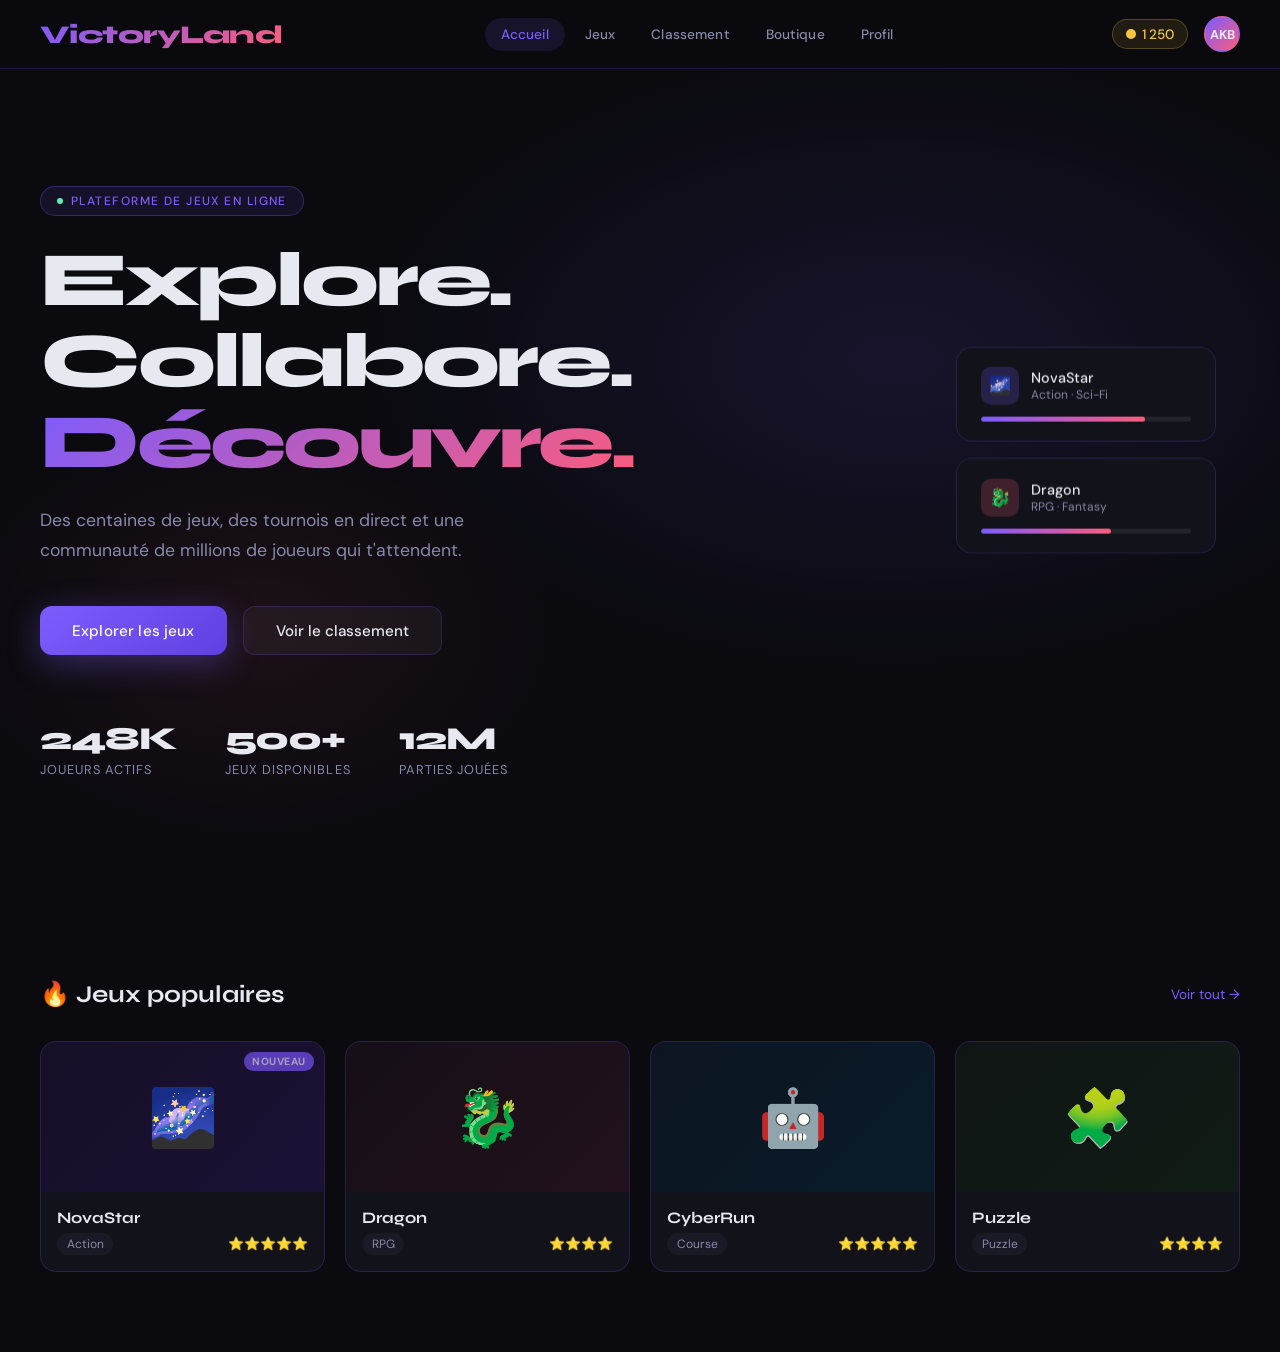
==== index.html @ 9557b651 "Create index.html" ====
<!DOCTYPE html>
<html lang="fr">
<head>
<meta charset="UTF-8">
<meta name="viewport" content="width=device-width, initial-scale=1.0">
<title>VictoryLand — Univers de Jeux</title>
<link href="https://fonts.googleapis.com/css2?family=Syne:wght@400;600;700;800&family=DM+Sans:wght@300;400;500&display=swap" rel="stylesheet">
<style>
  :root {
    --bg: #0a0a0f;
    --bg2: #12121a;
    --bg3: #1a1a26;
    --accent: #7c5cfc;
    --accent2: #fc5c7d;
    --accent3: #5cf0b4;
    --gold: #f5c542;
    --text: #e8e8f0;
    --text2: #8888aa;
    --border: rgba(124,92,252,0.2);
    --card: rgba(255,255,255,0.04);
    --card-hover: rgba(255,255,255,0.08);
    --glow: 0 0 30px rgba(124,92,252,0.3);
  }

  * { margin: 0; padding: 0; box-sizing: border-box; }

  body {
    font-family: 'DM Sans', sans-serif;
    background: var(--bg);
    color: var(--text);
    min-height: 100vh;
    overflow-x: hidden;
  }

  /* PAGES */
  .page { display: none; min-height: 100vh; }
  .page.active { display: block; }

  /* NAV */
  nav {
    position: fixed; top: 0; left: 0; right: 0; z-index: 100;
    display: flex; align-items: center; justify-content: space-between;
    padding: 1rem 2.5rem;
    background: rgba(10,10,15,0.85);
    backdrop-filter: blur(12px);
    border-bottom: 1px solid var(--border);
  }

  .nav-logo {
    font-family: 'Syne', sans-serif;
    font-size: 1.6rem; font-weight: 800;
    background: linear-gradient(135deg, var(--accent), var(--accent2));
    -webkit-background-clip: text; -webkit-text-fill-color: transparent;
    cursor: pointer; letter-spacing: -0.02em;
  }

  .nav-links { display: flex; gap: 0.25rem; }

  .nav-link {
    font-family: 'DM Sans', sans-serif;
    font-size: 0.85rem; font-weight: 500;
    padding: 0.5rem 1rem;
    border-radius: 999px;
    border: none; background: transparent;
    color: var(--text2); cursor: pointer;
    transition: all 0.2s;
    letter-spacing: 0.01em;
  }

  .nav-link:hover { color: var(--text); background: var(--card); }
  .nav-link.active { color: var(--accent); background: rgba(124,92,252,0.12); }

  .nav-right { display: flex; align-items: center; gap: 1rem; }

  .coins-badge {
    display: flex; align-items: center; gap: 0.4rem;
    background: rgba(245,197,66,0.1);
    border: 1px solid rgba(245,197,66,0.25);
    padding: 0.35rem 0.8rem;
    border-radius: 999px;
    font-size: 0.85rem; font-weight: 500;
    color: var(--gold);
  }

  .coin-dot { width: 10px; height: 10px; background: var(--gold); border-radius: 50%; }

  .avatar {
    width: 36px; height: 36px; border-radius: 50%;
    background: linear-gradient(135deg, var(--accent), var(--accent2));
    display: flex; align-items: center; justify-content: center;
    font-size: 0.8rem; font-weight: 700; cursor: pointer;
    border: 2px solid transparent;
    transition: border-color 0.2s;
  }
  .avatar:hover { border-color: var(--accent); }

  /* ===================== PAGE ACCUEIL ===================== */
  .hero {
    min-height: 100vh;
    display: flex; flex-direction: column; justify-content: center;
    padding: 8rem 2.5rem 4rem;
    position: relative; overflow: hidden;
  }

  .hero-bg {
    position: absolute; inset: 0;
    background:
      radial-gradient(ellipse 60% 50% at 70% 40%, rgba(124,92,252,0.12) 0%, transparent 70%),
      radial-gradient(ellipse 40% 40% at 20% 70%, rgba(252,92,125,0.08) 0%, transparent 60%);
    pointer-events: none;
  }

  .hero-tag {
    display: inline-flex; align-items: center; gap: 0.5rem;
    font-size: 0.75rem; font-weight: 500; letter-spacing: 0.12em;
    text-transform: uppercase; color: var(--accent);
    background: rgba(124,92,252,0.1);
    border: 1px solid rgba(124,92,252,0.3);
    padding: 0.4rem 1rem; border-radius: 999px;
    width: fit-content; margin-bottom: 1.5rem;
    animation: fadeUp 0.6s ease both;
  }

  .tag-dot { width: 6px; height: 6px; border-radius: 50%; background: var(--accent3); animation: pulse 2s infinite; }

  @keyframes pulse { 0%,100% { opacity:1; transform:scale(1); } 50% { opacity:0.5; transform:scale(1.4); } }
  @keyframes fadeUp { from { opacity:0; transform:translateY(20px); } to { opacity:1; transform:translateY(0); } }
  @keyframes fadeIn { from { opacity:0; } to { opacity:1; } }
  @keyframes spin { to { transform:rotate(360deg); } }
  @keyframes float { 0%,100% { transform:translateY(0); } 50% { transform:translateY(-8px); } }

  .hero-title {
    font-family: 'Syne', sans-serif;
    font-size: clamp(2.8rem, 6vw, 5.5rem);
    font-weight: 800; line-height: 1.05;
    letter-spacing: -0.04em;
    margin-bottom: 1.5rem;
    animation: fadeUp 0.6s 0.1s ease both;
    max-width: 700px;
  }

  .gradient-word {
    background: linear-gradient(135deg, var(--accent), var(--accent2));
    -webkit-background-clip: text; -webkit-text-fill-color: transparent;
  }

  .hero-sub {
    font-size: 1.1rem; color: var(--text2); line-height: 1.7;
    max-width: 480px; margin-bottom: 2.5rem;
    animation: fadeUp 0.6s 0.2s ease both;
  }

  .hero-cta { display: flex; gap: 1rem; animation: fadeUp 0.6s 0.3s ease both; flex-wrap: wrap; }

  .btn-primary {
    background: linear-gradient(135deg, var(--accent), #6040e0);
    color: #fff; border: none; padding: 0.85rem 2rem;
    border-radius: 12px; font-family: 'DM Sans', sans-serif;
    font-size: 0.95rem; font-weight: 500;
    cursor: pointer; transition: all 0.2s;
    box-shadow: 0 8px 32px rgba(124,92,252,0.35);
    letter-spacing: 0.01em;
  }
  .btn-primary:hover { transform: translateY(-2px); box-shadow: 0 12px 40px rgba(124,92,252,0.5); }

  .btn-secondary {
    background: var(--card); color: var(--text);
    border: 1px solid var(--border); padding: 0.85rem 2rem;
    border-radius: 12px; font-family: 'DM Sans', sans-serif;
    font-size: 0.95rem; font-weight: 500;
    cursor: pointer; transition: all 0.2s;
  }
  .btn-secondary:hover { background: var(--card-hover); border-color: rgba(124,92,252,0.4); }

  .hero-stats {
    display: flex; gap: 3rem; margin-top: 4rem;
    animation: fadeUp 0.6s 0.4s ease both;
  }

  .stat-item { }
  .stat-val {
    font-family: 'Syne', sans-serif;
    font-size: 2rem; font-weight: 800; color: var(--text);
    letter-spacing: -0.03em;
  }
  .stat-label { font-size: 0.8rem; color: var(--text2); margin-top: 0.2rem; text-transform: uppercase; letter-spacing: 0.08em; }

  .hero-cards {
    position: absolute; right: 5%; top: 50%; transform: translateY(-50%);
    display: flex; flex-direction: column; gap: 1rem;
    animation: float 4s ease-in-out infinite;
  }

  .floating-card {
    background: var(--bg2);
    border: 1px solid var(--border);
    border-radius: 16px;
    padding: 1.2rem 1.5rem;
    width: 260px;
    backdrop-filter: blur(8px);
  }

  .fc-top { display: flex; align-items: center; gap: 0.75rem; margin-bottom: 0.75rem; }
  .fc-icon { width: 38px; height: 38px; border-radius: 10px; display: flex; align-items: center; justify-content: center; font-size: 1.1rem; }
  .fc-icon.purple { background: rgba(124,92,252,0.2); }
  .fc-icon.pink { background: rgba(252,92,125,0.2); }
  .fc-name { font-weight: 500; font-size: 0.9rem; }
  .fc-genre { font-size: 0.75rem; color: var(--text2); }
  .fc-bar { height: 5px; background: rgba(255,255,255,0.07); border-radius: 999px; overflow: hidden; }
  .fc-fill { height: 100%; border-radius: 999px; background: linear-gradient(90deg, var(--accent), var(--accent2)); }

  /* Featured Section */
  .section { padding: 5rem 2.5rem; }
  .section-header { display: flex; align-items: center; justify-content: space-between; margin-bottom: 2rem; }
  .section-title { font-family: 'Syne', sans-serif; font-size: 1.5rem; font-weight: 700; }
  .section-link { font-size: 0.85rem; color: var(--accent); cursor: pointer; transition: opacity 0.2s; }
  .section-link:hover { opacity: 0.7; }

  .game-grid { display: grid; grid-template-columns: repeat(auto-fill, minmax(240px, 1fr)); gap: 1.25rem; }

  .game-card {
    background: var(--bg2);
    border: 1px solid var(--border);
    border-radius: 16px; overflow: hidden;
    cursor: pointer; transition: all 0.25s;
    position: relative;
  }
  .game-card:hover { transform: translateY(-4px); border-color: rgba(124,92,252,0.4); box-shadow: 0 20px 60px rgba(0,0,0,0.4); }

  .game-thumb {
    height: 150px; display: flex; align-items: center; justify-content: center;
    font-size: 3.5rem;
    position: relative; overflow: hidden;
  }
  .thumb-bg { position: absolute; inset: 0; opacity: 0.4; }

  .game-info { padding: 1rem; }
  .game-name { font-family: 'Syne', sans-serif; font-weight: 700; font-size: 1rem; margin-bottom: 0.35rem; }
  .game-meta { display: flex; align-items: center; justify-content: space-between; }
  .game-genre { font-size: 0.75rem; color: var(--text2); background: var(--bg3); padding: 0.2rem 0.6rem; border-radius: 999px; }
  .game-stars { font-size: 0.8rem; color: var(--gold); }

  .badge-new {
    position: absolute; top: 10px; right: 10px;
    background: var(--accent); color: #fff;
    font-size: 0.65rem; font-weight: 700;
    padding: 0.2rem 0.5rem; border-radius: 999px;
    letter-spacing: 0.05em; text-transform: uppercase;
  }

  /* ===================== PAGE JEUX ===================== */
  .page-hero {
    padding: 8rem 2.5rem 3rem;
    background: linear-gradient(180deg, rgba(124,92,252,0.06) 0%, transparent 100%);
    border-bottom: 1px solid var(--border);
  }

  .page-hero-title {
    font-family: 'Syne', sans-serif;
    font-size: 2.5rem; font-weight: 800;
    letter-spacing: -0.04em;
    margin-bottom: 0.5rem;
  }
  .page-hero-sub { color: var(--text2); font-size: 0.95rem; }

  .filters {
    display: flex; gap: 0.5rem; flex-wrap: wrap;
    padding: 1.5rem 2.5rem; border-bottom: 1px solid var(--border);
  }

  .filter-btn {
    padding: 0.45rem 1rem; border-radius: 999px;
    border: 1px solid var(--border); background: transparent;
    color: var(--text2); font-family: 'DM Sans', sans-serif;
    font-size: 0.82rem; font-weight: 500;
    cursor: pointer; transition: all 0.2s;
  }
  .filter-btn:hover { color: var(--text); border-color: rgba(124,92,252,0.4); }
  .filter-btn.active { background: rgba(124,92,252,0.15); border-color: var(--accent); color: var(--accent); }

  .games-grid {
    padding: 2rem 2.5rem;
    display: grid; grid-template-columns: repeat(auto-fill, minmax(220px, 1fr)); gap: 1.25rem;
  }

  .game-card-lg {
    background: var(--bg2); border: 1px solid var(--border);
    border-radius: 16px; overflow: hidden;
    cursor: pointer; transition: all 0.25s;
    animation: fadeIn 0.4s ease both;
  }
  .game-card-lg:hover { transform: translateY(-4px); border-color: rgba(124,92,252,0.5); box-shadow: 0 16px 48px rgba(0,0,0,0.5); }

  .gcl-thumb { height: 130px; display: flex; align-items: center; justify-content: center; font-size: 3rem; position: relative; overflow:hidden; }
  .gcl-info { padding: 1rem; }
  .gcl-name { font-family: 'Syne', sans-serif; font-weight: 700; font-size: 0.95rem; margin-bottom: 0.4rem; }
  .gcl-row { display: flex; align-items: center; justify-content: space-between; }
  .gcl-genre { font-size: 0.72rem; color: var(--text2); background: var(--bg3); padding: 0.18rem 0.55rem; border-radius: 999px; }
  .gcl-players { font-size: 0.72rem; color: var(--accent3); }
  .gcl-bar { height: 4px; background: rgba(255,255,255,0.06); border-radius: 999px; margin-top: 0.75rem; overflow: hidden; }
  .gcl-fill { height: 100%; border-radius: 999px; background: linear-gradient(90deg, var(--accent), var(--accent2)); }

  /* ===================== PAGE CLASSEMENT ===================== */
  .leaderboard { padding: 8rem 2.5rem 4rem; }
  .lb-header { margin-bottom: 2rem; }
  .lb-title { font-family: 'Syne', sans-serif; font-size: 2.5rem; font-weight: 800; letter-spacing: -0.04em; margin-bottom: 0.4rem; }
  .lb-sub { color: var(--text2); }

  .lb-tabs { display: flex; gap: 0.5rem; margin-bottom: 2rem; }
  .lb-tab {
    padding: 0.5rem 1.2rem; border-radius: 999px;
    border: 1px solid var(--border); background: transparent;
    color: var(--text2); font-family: 'DM Sans', sans-serif;
    font-size: 0.85rem; cursor: pointer; transition: all 0.2s;
  }
  .lb-tab:hover { color: var(--text); }
  .lb-tab.active { background: rgba(124,92,252,0.15); border-color: var(--accent); color: var(--accent); }

  .lb-list { display: flex; flex-direction: column; gap: 0.75rem; max-width: 720px; }

  .lb-item {
    display: flex; align-items: center; gap: 1.25rem;
    background: var(--bg2); border: 1px solid var(--border);
    border-radius: 14px; padding: 1rem 1.25rem;
    transition: all 0.2s; cursor: pointer;
  }
  .lb-item:hover { border-color: rgba(124,92,252,0.3); background: var(--bg3); }
  .lb-item.top1 { border-color: rgba(245,197,66,0.4); background: rgba(245,197,66,0.05); }
  .lb-item.top2 { border-color: rgba(192,192,192,0.3); background: rgba(192,192,192,0.04); }
  .lb-item.top3 { border-color: rgba(205,127,50,0.3); background: rgba(205,127,50,0.04); }

  .lb-rank { font-family: 'Syne', sans-serif; font-size: 1.3rem; font-weight: 800; min-width: 36px; text-align: center; }
  .lb-rank.r1 { color: var(--gold); }
  .lb-rank.r2 { color: #C0C0C0; }
  .lb-rank.r3 { color: #CD7F32; }

  .lb-avatar {
    width: 44px; height: 44px; border-radius: 50%;
    display: flex; align-items: center; justify-content: center;
    font-size: 1rem; font-weight: 700;
  }

  .lb-info { flex: 1; }
  .lb-name { font-weight: 600; font-size: 0.95rem; margin-bottom: 0.2rem; }
  .lb-game { font-size: 0.77rem; color: var(--text2); }

  .lb-score { text-align: right; }
  .lb-pts { font-family: 'Syne', sans-serif; font-size: 1.2rem; font-weight: 800; color: var(--accent); }
  .lb-level { font-size: 0.75rem; color: var(--text2); margin-top: 0.15rem; }

  /* ===================== PAGE BOUTIQUE ===================== */
  .shop { padding: 8rem 2.5rem 4rem; }
  .shop-header { margin-bottom: 2rem; }
  .shop-title { font-family: 'Syne', sans-serif; font-size: 2.5rem; font-weight: 800; letter-spacing: -0.04em; margin-bottom: 0.4rem; }
  .shop-sub { color: var(--text2); }

  .shop-balance {
    display: inline-flex; align-items: center; gap: 0.75rem;
    background: rgba(245,197,66,0.08); border: 1px solid rgba(245,197,66,0.25);
    border-radius: 14px; padding: 0.85rem 1.5rem; margin-bottom: 2.5rem;
  }
  .balance-label { font-size: 0.8rem; color: var(--text2); text-transform: uppercase; letter-spacing: 0.08em; }
  .balance-val { font-family: 'Syne', sans-serif; font-size: 1.8rem; font-weight: 800; color: var(--gold); }
  .balance-icon { font-size: 1.5rem; }

  .shop-grid { display: grid; grid-template-columns: repeat(auto-fill, minmax(240px, 1fr)); gap: 1.25rem; }

  .shop-item {
    background: var(--bg2); border: 1px solid var(--border);
    border-radius: 16px; overflow: hidden;
    transition: all 0.25s; cursor: pointer;
  }
  .shop-item:hover { transform: translateY(-4px); border-color: rgba(124,92,252,0.4); box-shadow: 0 16px 48px rgba(0,0,0,0.4); }

  .si-thumb { height: 140px; display: flex; align-items: center; justify-content: center; font-size: 3.5rem; position: relative; }
  .si-info { padding: 1.1rem; }
  .si-name { font-family: 'Syne', sans-serif; font-weight: 700; font-size: 1rem; margin-bottom: 0.3rem; }
  .si-desc { font-size: 0.78rem; color: var(--text2); line-height: 1.5; margin-bottom: 1rem; }
  .si-row { display: flex; align-items: center; justify-content: space-between; }
  .si-price { font-family: 'Syne', sans-serif; font-size: 1.1rem; font-weight: 800; color: var(--gold); display: flex; align-items: center; gap: 0.3rem; }

  .buy-btn {
    background: linear-gradient(135deg, var(--accent), #6040e0);
    color: #fff; border: none; padding: 0.45rem 1rem;
    border-radius: 8px; font-size: 0.8rem; font-weight: 500;
    cursor: pointer; transition: all 0.2s;
    font-family: 'DM Sans', sans-serif;
  }
  .buy-btn:hover { transform: scale(1.05); }
  .buy-btn:disabled { opacity: 0.4; cursor: default; }
  .buy-btn.owned { background: var(--accent3); color: #000; }

  .si-rarity {
    position: absolute; top: 10px; left: 10px;
    font-size: 0.65rem; font-weight: 700; padding: 0.2rem 0.55rem;
    border-radius: 999px; text-transform: uppercase; letter-spacing: 0.05em;
  }
  .rarity-epic { background: rgba(124,92,252,0.3); color: var(--accent); border: 1px solid rgba(124,92,252,0.5); }
  .rarity-rare { background: rgba(92,240,180,0.2); color: var(--accent3); border: 1px solid rgba(92,240,180,0.4); }
  .rarity-common { background: rgba(136,136,170,0.2); color: var(--text2); border: 1px solid rgba(136,136,170,0.3); }

  /* ===================== PAGE PROFIL ===================== */
  .profil { padding: 8rem 2.5rem 4rem; }

  .profil-top {
    display: flex; align-items: center; gap: 2rem;
    background: var(--bg2); border: 1px solid var(--border);
    border-radius: 20px; padding: 2rem;
    margin-bottom: 2rem;
    position: relative; overflow: hidden;
  }
  .profil-top::before {
    content: ''; position: absolute; top: 0; left: 0; right: 0; height: 4px;
    background: linear-gradient(90deg, var(--accent), var(--accent2), var(--accent3));
  }

  .profil-avatar {
    width: 80px; height: 80px; border-radius: 50%;
    background: linear-gradient(135deg, var(--accent), var(--accent2));
    display: flex; align-items: center; justify-content: center;
    font-size: 2rem; font-weight: 800;
    flex-shrink: 0;
    box-shadow: 0 0 0 4px rgba(124,92,252,0.2);
  }

  .profil-info { flex: 1; }
  .profil-name { font-family: 'Syne', sans-serif; font-size: 1.6rem; font-weight: 800; margin-bottom: 0.25rem; }
  .profil-handle { color: var(--text2); font-size: 0.9rem; margin-bottom: 0.75rem; }
  .profil-badges { display: flex; gap: 0.5rem; flex-wrap: wrap; }
  .p-badge {
    font-size: 0.72rem; font-weight: 600; padding: 0.2rem 0.6rem;
    border-radius: 999px; text-transform: uppercase; letter-spacing: 0.05em;
  }
  .pb-purple { background: rgba(124,92,252,0.2); color: var(--accent); border: 1px solid rgba(124,92,252,0.4); }
  .pb-green { background: rgba(92,240,180,0.15); color: var(--accent3); border: 1px solid rgba(92,240,180,0.3); }
  .pb-gold { background: rgba(245,197,66,0.15); color: var(--gold); border: 1px solid rgba(245,197,66,0.3); }

  .profil-stats { display: flex; gap: 1.5rem; }
  .ps-item { text-align: center; }
  .ps-val { font-family: 'Syne', sans-serif; font-size: 1.4rem; font-weight: 800; }
  .ps-key { font-size: 0.72rem; color: var(--text2); text-transform: uppercase; letter-spacing: 0.07em; margin-top: 0.15rem; }

  .profil-grid { display: grid; grid-template-columns: 1fr 1fr; gap: 1.25rem; }

  .p-card { background: var(--bg2); border: 1px solid var(--border); border-radius: 16px; padding: 1.5rem; }
  .p-card-title { font-family: 'Syne', sans-serif; font-weight: 700; font-size: 1rem; margin-bottom: 1.25rem; display: flex; align-items: center; gap: 0.5rem; }
  .p-card-icon { font-size: 1rem; }

  .activity-list { display: flex; flex-direction: column; gap: 0.75rem; }
  .activity-item { display: flex; align-items: center; gap: 0.75rem; }
  .act-icon { width: 34px; height: 34px; border-radius: 10px; display: flex; align-items: center; justify-content: center; font-size: 0.85rem; flex-shrink: 0; }
  .act-icon.purple { background: rgba(124,92,252,0.15); }
  .act-icon.pink { background: rgba(252,92,125,0.15); }
  .act-icon.green { background: rgba(92,240,180,0.12); }
  .act-desc { flex: 1; font-size: 0.83rem; }
  .act-time { font-size: 0.72rem; color: var(--text2); }

  .skills-list { display: flex; flex-direction: column; gap: 1rem; }
  .skill-item { }
  .skill-header { display: flex; justify-content: space-between; font-size: 0.83rem; margin-bottom: 0.4rem; }
  .skill-pct { color: var(--accent); font-weight: 600; }
  .skill-bar { height: 6px; background: rgba(255,255,255,0.07); border-radius: 999px; overflow: hidden; }
  .skill-fill { height: 100%; border-radius: 999px; }
  .sf-purple { background: linear-gradient(90deg, var(--accent), #a080ff); }
  .sf-pink { background: linear-gradient(90deg, var(--accent2), #ff80a0); }
  .sf-green { background: linear-gradient(90deg, var(--accent3), #40e090); }
  .sf-gold { background: linear-gradient(90deg, var(--gold), #ffd080); }

  /* GAME MODAL */
  .modal-overlay {
    position: fixed; inset: 0; background: rgba(0,0,0,0.75);
    backdrop-filter: blur(6px); z-index: 200;
    display: flex; align-items: center; justify-content: center;
    opacity: 0; pointer-events: none; transition: opacity 0.25s;
  }
  .modal-overlay.open { opacity: 1; pointer-events: all; }

  .modal {
    background: var(--bg2); border: 1px solid var(--border);
    border-radius: 24px; padding: 2rem; width: 90%; max-width: 480px;
    transform: translateY(20px); transition: transform 0.25s;
    position: relative;
  }
  .modal-overlay.open .modal { transform: translateY(0); }

  .modal-close {
    position: absolute; top: 1rem; right: 1rem;
    background: var(--card); border: none; color: var(--text2);
    width: 32px; height: 32px; border-radius: 50%;
    cursor: pointer; font-size: 1.1rem; display: flex; align-items: center; justify-content: center;
    transition: all 0.2s;
  }
  .modal-close:hover { background: var(--card-hover); color: var(--text); }

  .modal-thumb { font-size: 5rem; text-align: center; margin-bottom: 1rem; }
  .modal-name { font-family: 'Syne', sans-serif; font-size: 1.5rem; font-weight: 800; margin-bottom: 0.5rem; }
  .modal-desc { color: var(--text2); font-size: 0.9rem; line-height: 1.6; margin-bottom: 1.5rem; }
  .modal-play {
    width: 100%; background: linear-gradient(135deg, var(--accent), #6040e0);
    color: #fff; border: none; padding: 1rem;
    border-radius: 12px; font-size: 1rem; font-weight: 600;
    cursor: pointer; transition: all 0.2s; font-family: 'DM Sans', sans-serif;
  }
  .modal-play:hover { transform: scale(1.02); box-shadow: 0 8px 32px rgba(124,92,252,0.4); }

  /* NOTIF */
  .notif {
    position: fixed; bottom: 2rem; right: 2rem; z-index: 300;
    background: var(--bg2); border: 1px solid var(--accent);
    border-radius: 12px; padding: 1rem 1.5rem;
    display: flex; align-items: center; gap: 0.75rem;
    transform: translateY(100px); opacity: 0;
    transition: all 0.35s; pointer-events: none;
    box-shadow: var(--glow);
  }
  .notif.show { transform: translateY(0); opacity: 1; }
  .notif-icon { font-size: 1.2rem; }
  .notif-text { font-size: 0.9rem; font-weight: 500; }

  /* PROGRESS BAR NAV */
  .progress-bar {
    position: fixed; top: 0; left: 0; height: 2px; z-index: 200;
    background: linear-gradient(90deg, var(--accent), var(--accent2));
    transition: width 0.3s ease; width: 0%;
  }

  @media (max-width: 768px) {
    .hero-cards { display: none; }
    .profil-grid { grid-template-columns: 1fr; }
    nav { padding: 1rem 1.25rem; }
    .nav-links { display: none; }
  }
</style>
</head>
<body>

<div class="progress-bar" id="progressBar"></div>

<nav>
  <div class="nav-logo" onclick="goPage('accueil')">VictoryLand</div>
  <div class="nav-links">
    <button class="nav-link active" data-page="accueil" onclick="goPage('accueil')">Accueil</button>
    <button class="nav-link" data-page="jeux" onclick="goPage('jeux')">Jeux</button>
    <button class="nav-link" data-page="classement" onclick="goPage('classement')">Classement</button>
    <button class="nav-link" data-page="boutique" onclick="goPage('boutique')">Boutique</button>
    <button class="nav-link" data-page="profil" onclick="goPage('profil')">Profil</button>
  </div>
  <div class="nav-right">
    <div class="coins-badge"><div class="coin-dot"></div><span id="coinsDisplay">1 250</span></div>
    <div class="avatar" onclick="goPage('profil')">AKB</div>
  </div>
</nav>

<div class="modal-overlay" id="modalOverlay">
  <div class="modal">
    <button class="modal-close" onclick="closeModal()">✕</button>
    <div class="modal-thumb" id="modalThumb">🎮</div>
    <div class="modal-name" id="modalName">Jeu</div>
    <div class="modal-desc" id="modalDesc">Description du jeu</div>
    <button class="modal-play" onclick="startGame()">▶️  Jouer maintenant</button>
  </div>
</div>

<div class="notif" id="notif">
  <span class="notif-icon" id="notifIcon">✅</span>
  <span class="notif-text" id="notifText">Action effectuée</span>
</div>

<div class="page active" id="page-accueil">
  <section class="hero">
    <div class="hero-bg"></div>
    <div class="hero-tag"><div class="tag-dot"></div>Plateforme de jeux en ligne</div>
    <h1 class="hero-title">Explore. Collabore.<br><span class="gradient-word">Découvre.</span></h1>
    <p class="hero-sub">Des centaines de jeux, des tournois en direct et une communauté de millions de joueurs qui t'attendent.</p>
    <div class="hero-cta">
      <button class="btn-primary" onclick="goPage('jeux')">Explorer les jeux</button>
      <button class="btn-secondary" onclick="goPage('classement')">Voir le classement</button>
    </div>
    <div class="hero-stats">
      <div class="stat-item"><div class="stat-val">248K</div><div class="stat-label">Joueurs actifs</div></div>
      <div class="stat-item"><div class="stat-val">500+</div><div class="stat-label">Jeux disponibles</div></div>
      <div class="stat-item"><div class="stat-val">12M</div><div class="stat-label">Parties jouées</div></div>
    </div>
    <div class="hero-cards">
      <div class="floating-card">
        <div class="fc-top">
          <div class="fc-icon purple">🌌</div>
          <div><div class="fc-name">NovaStar</div><div class="fc-genre">Action · Sci-Fi</div></div>
        </div>
        <div class="fc-bar"><div class="fc-fill" style="width:78%"></div></div>
      </div>
      <div class="floating-card">
        <div class="fc-top">
          <div class="fc-icon pink">🐉</div>
          <div><div class="fc-name">Dragon</div><div class="fc-genre">RPG · Fantasy</div></div>
        </div>
        <div class="fc-bar"><div class="fc-fill" style="width:62%"></div></div>
      </div>
    </div>
  </section>

  <section class="section">
    <div class="section-header">
      <div class="section-title">🔥 Jeux populaires</div>
      <span class="section-link" onclick="goPage('jeux')">Voir tout →</span>
    </div>
    <div class="game-grid" id="homeGameGrid"></div>
  </section>
</div>

<div class="page" id="page-jeux">
  <div class="page-hero">
    <h1 class="page-hero-title">🎮 Bibliothèque de jeux</h1>
    <p class="page-hero-sub">Découvre tous les jeux disponibles sur VictoryLand</p>
  </div>
  <div class="filters" id="filtersBar"></div>
  <div class="games-grid" id="allGamesGrid"></div>
</div>

<div class="page" id="page-classement">
  <div class="leaderboard">
    <div class="lb-header">
      <h1 class="lb-title">🏆 Classement</h1>
      <p class="lb-sub">Les meilleurs joueurs de la semaine</p>
    </div>
    <div class="lb-tabs">
      <button class="lb-tab active" onclick="setLbTab(this,'global')">Global</button>
      <button class="lb-tab" onclick="setLbTab(this,'amis')">Amis</button>
    </div>
    <div class="lb-list" id="lbList"></div>
  </div>
</div>

<div class="page" id="page-boutique">
  <div class="shop">
    <div class="shop-header">
      <h1 class="shop-title">🛒 Boutique</h1>
      <p class="shop-sub">Utilise tes pièces pour débloquer des objets exclusifs</p>
    </div>
    <div class="shop-balance">
      <span class="balance-icon">🪙</span>
      <div>
        <div class="balance-label">Solde</div>
        <div class="balance-val" id="shopCoins">1 250</div>
      </div>
    </div>
    <div class="shop-grid" id="shopGrid"></div>
  </div>
</div>

<div class="page" id="page-profil">
  <div class="profil">
    <div class="profil-top">
      <div class="profil-avatar">AKB</div>
      <div class="profil-info">
        <div class="profil-name">AKBprime</div>
        <div class="profil-handle">@AKB · Membre depuis 2023</div>
        <div class="profil-badges">
          <span class="p-badge pb-purple">⚡ Élite</span>
          <span class="p-badge pb-green">🌟 Top 100</span>
          <span class="p-badge pb-gold">🏆 Champion</span>
        </div>
      </div>
      <div class="profil-stats">
        <div class="ps-item"><div class="ps-val">847</div><div class="ps-key">Victoires</div></div>
        <div class="ps-item"><div class="ps-val">42</div><div class="ps-key">Niveau</div></div>
        <div class="ps-item"><div class="ps-val">1250</div><div class="ps-key">Pièces</div></div>
      </div>
    </div>
    <div class="profil-grid">
      <div class="p-card">
        <div class="p-card-title"><span class="p-card-icon">⚡</span> Activité récente</div>
        <div class="activity-list">
          <div class="activity-item">
            <div class="act-icon purple">🌌</div>
            <div class="act-desc">Victoire sur <b>NovaStar</b> — Score: 12,450</div>
            <div class="act-time">2h</div>
          </div>
          <div class="activity-item">
            <div class="act-icon pink">🐉</div>
            <div class="act-desc">Niveau 15 atteint sur <b>Dragon</b></div>
            <div class="act-time">5h</div>
          </div>
          <div class="activity-item">
            <div class="act-icon green">🧩</div>
            <div class="act-desc">Achat: <b>Skin Galactique</b> (–500 pièces)</div>
            <div class="act-time">1j</div>
          </div>
          <div class="activity-item">
            <div class="act-icon purple">🏆</div>
            <div class="act-desc">Top 10 du tournoi <b>Hebdo</b></div>
            <div class="act-time">2j</div>
          </div>
        </div>
      </div>
      <div class="p-card">
        <div class="p-card-title"><span class="p-card-icon">📊</span> Compétences</div>
        <div class="skills-list">
          <div class="skill-item">
            <div class="skill-header"><span>Réflexes</span><span class="skill-pct">88%</span></div>
            <div class="skill-bar"><div class="skill-fill sf-purple" style="width:88%"></div></div>
          </div>
          <div class="skill-item">
            <div class="skill-header"><span>Stratégie</span><span class="skill-pct">72%</span></div>
            <div class="skill-bar"><div class="skill-fill sf-pink" style="width:72%"></div></div>
          </div>
          <div class="skill-item">
            <div class="skill-header"><span>Endurance</span><span class="skill-pct">95%</span></div>
            <div class="skill-bar"><div class="skill-fill sf-green" style="width:95%"></div></div>
          </div>
          <div class="skill-item">
            <div class="skill-header"><span>Précision</span><span class="skill-pct">64%</span></div>
            <div class="skill-bar"><div class="skill-fill sf-gold" style="width:64%"></div></div>
          </div>
        </div>
      </div>
    </div>
  </div>
</div>

<script>
// ====================================================
// DATA
// ====================================================
const games = [
  { id:1, name:'NovaStar', emoji:'🌌', genre:'Action', bg:'linear-gradient(135deg,#1a0a3a,#2a1060)', stars:'⭐⭐⭐⭐⭐', desc:'Un jeu de survie spatiale intense avec des combats épiques et des vaisseaux personnalisables.', players:'12.4K', pop:78 },
  { id:2, name:'Dragon', emoji:'🐉', genre:'RPG', bg:'linear-gradient(135deg,#1a0a10,#3a1020)', stars:'⭐⭐⭐⭐', desc:'Forge ton destin dans un monde fantastique peuplé de dragons et de magie ancienne.', players:'8.1K', pop:62 },
  { id:3, name:'CyberRun', emoji:'🤖', genre:'Course', bg:'linear-gradient(135deg,#001a2a,#002a40)', stars:'⭐⭐⭐⭐⭐', desc:'Fonce à travers une mégapole cyberpunk sur des bolides futuristes à pleine vitesse.', players:'15.2K', pop:90 },
  { id:4, name:'Puzzle', emoji:'🧩', genre:'Puzzle', bg:'linear-gradient(135deg,#0a1a0a,#102a10)', stars:'⭐⭐⭐⭐', desc:'Des énigmes redoutables qui mettent ton cerveau à l\'épreuve dans des décors magnifiques.', players:'5.6K', pop:55 },
  { id:5, name:'Aqua Venture', emoji:'🌊', genre:'Aventure', bg:'linear-gradient(135deg,#001025,#001a35)', stars:'⭐⭐⭐⭐⭐', desc:'Explore les profondeurs océaniques à la recherche de trésors et créatures mystérieuses.', players:'9.3K', pop:70 },
  { id:6, name:'Bit Battles', emoji:'🕹️', genre:'Rétro', bg:'linear-gradient(135deg,#1a1000,#2a1800)', stars:'⭐⭐⭐⭐', desc:'Un hommage aux jeux d\'arcade des années 80, amélioré pour l\'ère moderne.', players:'3.2K', pop:44 },
  { id:7, name:'SkyFly', emoji:'✈️', genre:'Action', bg:'linear-gradient(135deg,#0a0a2a,#10102a)', stars:'⭐⭐⭐⭐⭐', desc:'Combats aériens spectaculaires dans des arènes volantes suspenduesdans les nuages.', players:'11.8K', pop:85 },
  { id:8, name:'Dark Vault Go', emoji:'⚔️', genre:'RPG', bg:'linear-gradient(135deg,#1a0000,#2a0010)', stars:'⭐⭐⭐⭐', desc:'Gère ton propre donjon, recrute des monstres et défends-toi contre les héros.', players:'6.7K', pop:58 },
];

const leaderboardGlobal = [
  { name:'darkjohan', game:'NovaStar', pts:'98,540', level:55, color:'linear-gradient(135deg,#f5c542,#ff9800)', initials:'DJ' },
  { name:'faker', game:'CyberRun', pts:'87,210', level:50, color:'linear-gradient(135deg,#a0a0b0,#707080)', initials:'FK' },
  { name:'mango', game:'Dragon', pts:'76,880', level:48, color:'linear-gradient(135deg,#cd7f32,#a05020)', initials:'MG' },
  { name:'gotagaa', game:'SkyFly', pts:'65,400', level:42, color:'linear-gradient(135deg,#7c5cfc,#fc5c7d)', initials:'GT' },
  { name:'dangeroustiger', game:'Aqua Venture', pts:'54,200', level:39, color:'linear-gradient(135deg,#5cf0b4,#20c080)', initials:'DT' },
  { name:'ironman', game:'Dark Vault Go', pts:'48,750', level:36, color:'linear-gradient(135deg,#ff6060,#c03030)', initials:'IM' },
  { name:'hunter', game:'Puzzle', pts:'41,100', level:33, color:'linear-gradient(135deg,#60c0ff,#2080c0)', initials:'HT' },
  { name:'the killer', game:'Bit Battles', pts:'35,560', level:30, color:'linear-gradient(135deg,#ff80e0,#c040a0)', initials:'TK' },
];

const leaderboardAmis = [
  { name:'supermario', game:'NovaStar', pts:'91,200', level:52, color:'linear-gradient(135deg,#ff6060,#c03030)', initials:'SM' },
  { name:'urnightmare', game:'Dark Vault Go', pts:'82,450', level:46, color:'linear-gradient(135deg,#7c5cfc,#4010a0)', initials:'UN' },
  { name:'avatar', game:'SkyFly', pts:'68,900', level:40, color:'linear-gradient(135deg,#60c0ff,#2080c0)', initials:'AV' }
];

const shopItems = [
  { id:1, name:'Skin Galactique', desc:'Transforme ton avatar en explorateur de l\'espace.', emoji:'🌌', price:500, rarity:'epic', owned:true },
  { id:2, name:'Ailes de Dragon', desc:'Des ailes légendaires qui font trembler tes ennemis.', emoji:'🐉', price:800, rarity:'epic', owned:false },
  { id:3, name:'Turbo Boost', desc:'+20% de vitesse en jeu pendant 7 jours.', emoji:'⚡', price:250, rarity:'rare', owned:false },
  { id:4, name:'Bouclier Néon', desc:'Un bouclier lumineux qui protège et impressionne.', emoji:'🛡️', price:350, rarity:'rare', owned:false },
  { id:5, name:'Cadre Doré', desc:'Un cadre exclusif pour ton profil de joueur.', emoji:'🖼️', price:150, rarity:'common', owned:false },
  { id:6, name:'Confettis', desc:'Des effets spéciaux lors de tes victoires.', emoji:'🎉', price:100, rarity:'common', owned:false },
  { id:7, name:'Titre Champion', desc:'Affiche ton statut légendaire avec ce titre rare.', emoji:'🏆', price:1000, rarity:'epic', owned:false },
  { id:8, name:'Double XP 24h', desc:'Double ton expérience pendant 24 heures.', emoji:'✨', price:200, rarity:'rare', owned:false },
];

let coins = 1250;
let activeFilter = 'Tous';
const genres = ['Tous', 'Action', 'RPG', 'Course', 'Puzzle', 'Aventure', 'Rétro'];

// ====================================================
// NAVIGATION
// ====================================================
function goPage(id) {
  document.querySelectorAll('.page').forEach(p => p.classList.remove('active'));
  document.querySelectorAll('.nav-link').forEach(l => {
    l.classList.toggle('active', l.dataset.page === id);
  });
  document.getElementById('page-' + id).classList.add('active');
  window.scrollTo(0,0);

  const map = { accueil:20, jeux:40, classement:60, boutique:80, profil:100 };
  document.getElementById('progressBar').style.width = map[id] + '%';
}

// ====================================================
// HOME GRID
// ====================================================
function renderHomeGrid() {
  const top = games.slice(0,4);
  document.getElementById('homeGameGrid').innerHTML = top.map(g => `
    <div class="game-card" onclick="openModal(${g.id})">
      ${g.id===1 ? '<span class="badge-new">Nouveau</span>' : ''}
      <div class="game-thumb">
        <div class="thumb-bg" style="background:${g.bg}"></div>
        <span style="position:relative;font-size:3.5rem">${g.emoji}</span>
      </div>
      <div class="game-info">
        <div class="game-name">${g.name}</div>
        <div class="game-meta">
          <span class="game-genre">${g.genre}</span>
          <span class="game-stars">${g.stars}</span>
        </div>
      </div>
    </div>
  `).join('');
}

// ====================================================
// JEUX GRID
// ====================================================
function renderFilters() {
  document.getElementById('filtersBar').innerHTML = genres.map(g => `
    <button class="filter-btn ${g===activeFilter?'active':''}" onclick="setFilter('${g}')">${g}</button>
  `).join('');
}

function setFilter(f) {
  activeFilter = f;
  renderFilters();
  renderAllGames();
}

function renderAllGames() {
  const filtered = activeFilter === 'Tous' ? games : games.filter(g => g.genre === activeFilter);
  document.getElementById('allGamesGrid').innerHTML = filtered.map(g => `
    <div class="game-card-lg" onclick="openModal(${g.id})">
      <div class="gcl-thumb">
        <div style="position:absolute;inset:0;background:${g.bg};opacity:0.5"></div>
        <span style="position:relative;font-size:3rem">${g.emoji}</span>
      </div>
      <div class="gcl-info">
        <div class="gcl-name">${g.name}</div>
        <div class="gcl-row">
          <span class="gcl-genre">${g.genre}</span>
          <span class="gcl-players">● ${g.players} joueurs</span>
        </div>
        <div class="gcl-bar"><div class="gcl-fill" style="width:${g.pop}%"></div></div>
      </div>
    </div>
  `).join('');
}

// ====================================================
// LEADERBOARD
// ====================================================
function renderLb(type='global') {
  const data = type === 'amis' ? leaderboardAmis : leaderboardGlobal;
  const rankClass = ['top1','top2','top3'];
  const rankLabel = ['r1','r2','r3'];
  document.getElementById('lbList').innerHTML = data.map((p,i) => `
    <div class="lb-item ${i<3?rankClass[i]:''}">
      <div class="lb-rank ${i<3?rankLabel[i]:''}">
        ${i===0?'👑':i===1?'🥈':i===2?'🥉':i+1}
      </div>
      <div class="lb-avatar" style="background:${p.color}">${p.initials}</div>
      <div class="lb-info">
        <div class="lb-name">${p.name}</div>
        <div class="lb-game">${p.game}</div>
      </div>
      <div class="lb-score">
        <div class="lb-pts">${p.pts}</div>
        <div class="lb-level">Niv. ${p.level}</div>
      </div>
    </div>
  `).join('');
}

function setLbTab(el, type) {
  document.querySelectorAll('.lb-tab').forEach(t => t.classList.remove('active'));
  el.classList.add('active');
  renderLb(type);
}

// ====================================================
// BOUTIQUE
// ====================================================
function renderShop() {
  document.getElementById('shopCoins').textContent = coins.toLocaleString('fr-FR');
  document.getElementById('coinsDisplay').textContent = coins.toLocaleString('fr-FR');

  document.getElementById('shopGrid').innerHTML = shopItems.map(item => `
    <div class="shop-item">
      <div class="si-thumb" style="background:linear-gradient(135deg,#0a0a1a,#1a1a2a)">
        <span class="si-rarity rarity-${item.rarity}">${item.rarity==='epic'?'Épique':item.rarity==='rare'?'Rare':'Commun'}</span>
        <span style="font-size:3.5rem">${item.emoji}</span>
      </div>
      <div class="si-info">
        <div class="si-name">${item.name}</div>
        <div class="si-desc">${item.desc}</div>
        <div class="si-row">
          <div class="si-price">🪙 ${item.price}</div>
          <button class="buy-btn ${item.owned?'owned':''}"
            onclick="buyItem(${item.id})"
            ${item.owned?'disabled':''}>
            ${item.owned?'✓ Possédé':'Acheter'}
          </button>
        </div>
      </div>
    </div>
  `).join('');
}

function buyItem(id) {
  const item = shopItems.find(i => i.id === id);
  if (!item || item.owned) return;
  if (coins < item.price) {
    showNotif('❌', 'Pièces insuffisantes !'); return;
  }
  coins -= item.price;
  item.owned = true;
  renderShop();
  showNotif('✅', '${item.name} acheté !');
}

// ====================================================
// MODAL
// ====================================================
function openModal(id) {
  const g = games.find(x => x.id === id);
  if (!g) return;
  document.getElementById('modalThumb').textContent = g.emoji;
  document.getElementById('modalName').textContent = g.name;
  document.getElementById('modalDesc').textContent = g.desc;
  document.getElementById('modalOverlay').classList.add('open');
}

function closeModal() {
  document.getElementById('modalOverlay').classList.remove('open');
}

function startGame() {
  closeModal();
  showNotif('🎮', 'Lancement du jeu…');
  setTimeout(() => showNotif('⚡', '+50 pièces gagnées !'), 2500);
  coins += 50;
  setTimeout(() => {
    document.getElementById('coinsDisplay').textContent = coins.toLocaleString('fr-FR');
    document.getElementById('shopCoins').textContent = coins.toLocaleString('fr-FR');
  }, 2600);
}

document.getElementById('modalOverlay').addEventListener('click', function(e) {
  if (e.target === this) closeModal();
});

// ====================================================
// NOTIF
// ====================================================
let notifTimer;
function showNotif(icon, text) {
  clearTimeout(notifTimer);
  document.getElementById('notifIcon').textContent = icon;
  document.getElementById('notifText').textContent = text;
  const el = document.getElementById('notif');
  el.classList.add('show');
  notifTimer = setTimeout(() => el.classList.remove('show'), 2800);
}

// ====================================================
// INIT
// ====================================================
renderHomeGrid();
renderFilters();
renderAllGames();
renderLb();
renderShop();
</script>
</body>
</html>
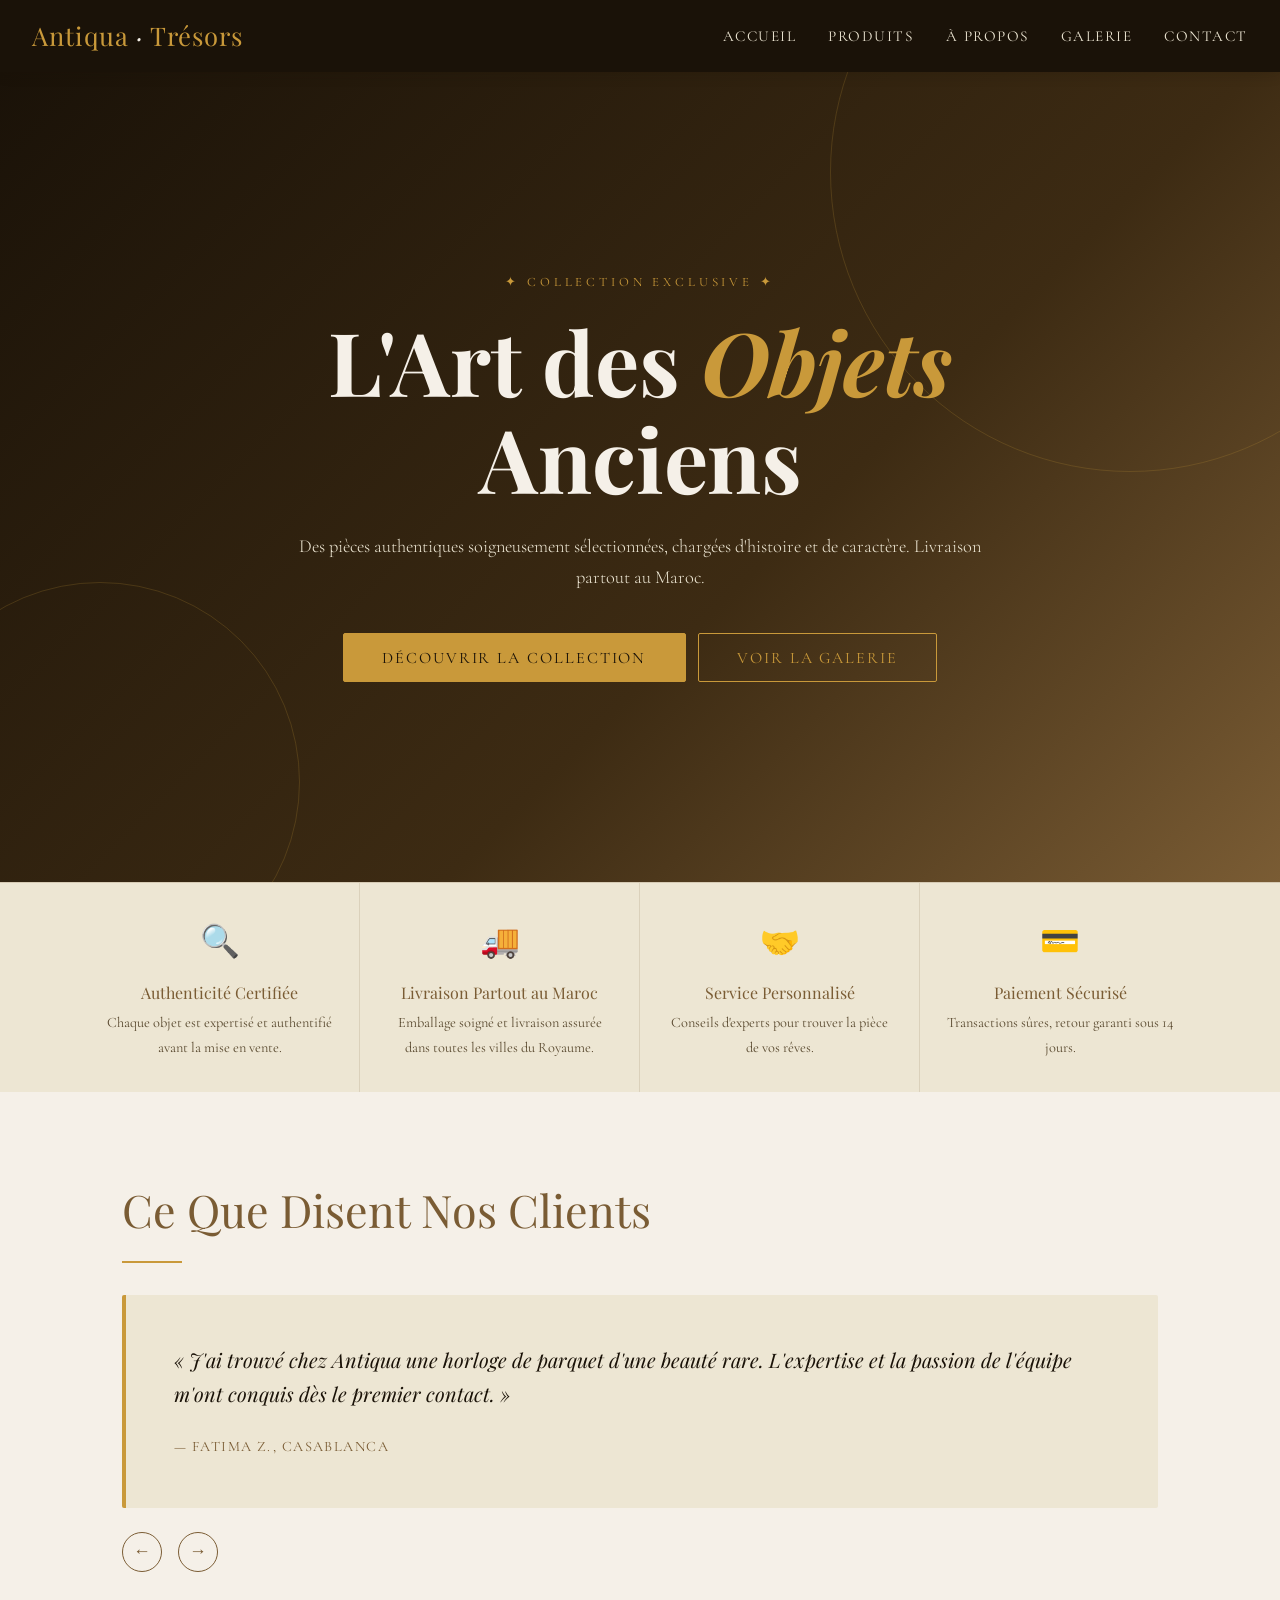
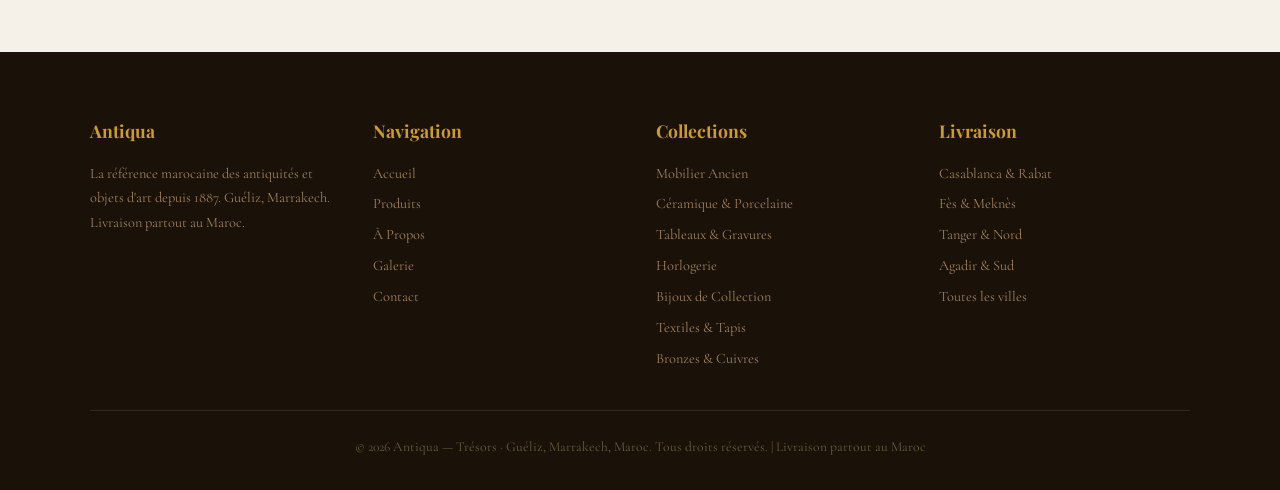
==== commit 079717d8: "Update index.html New code" ====
--- a/index.html
+++ b/index.html
@@ -1,967 +1,1289 @@
 <!DOCTYPE html>
 <html lang="fr">
 <head>
-<meta charset="UTF-8">
-<meta name="viewport" content="width=device-width, initial-scale=1.0">
-<title>VictoryLand — Univers de Jeux</title>
-<link href="https://fonts.googleapis.com/css2?family=Syne:wght@400;600;700;800&family=DM+Sans:wght@300;400;500&display=swap" rel="stylesheet">
-<style>
-  :root {
-    --bg: #0a0a0f;
-    --bg2: #12121a;
-    --bg3: #1a1a26;
-    --accent: #7c5cfc;
-    --accent2: #fc5c7d;
-    --accent3: #5cf0b4;
-    --gold: #f5c542;
-    --text: #e8e8f0;
-    --text2: #8888aa;
-    --border: rgba(124,92,252,0.2);
-    --card: rgba(255,255,255,0.04);
-    --card-hover: rgba(255,255,255,0.08);
-    --glow: 0 0 30px rgba(124,92,252,0.3);
-  }
-
-  * { margin: 0; padding: 0; box-sizing: border-box; }
-
-  body {
-    font-family: 'DM Sans', sans-serif;
-    background: var(--bg);
-    color: var(--text);
-    min-height: 100vh;
-    overflow-x: hidden;
-  }
-
-  /* PAGES */
-  .page { display: none; min-height: 100vh; }
-  .page.active { display: block; }
-
-  /* NAV */
-  nav {
-    position: fixed; top: 0; left: 0; right: 0; z-index: 100;
-    display: flex; align-items: center; justify-content: space-between;
-    padding: 1rem 2.5rem;
-    background: rgba(10,10,15,0.85);
-    backdrop-filter: blur(12px);
-    border-bottom: 1px solid var(--border);
-  }
-
-  .nav-logo {
-    font-family: 'Syne', sans-serif;
-    font-size: 1.6rem; font-weight: 800;
-    background: linear-gradient(135deg, var(--accent), var(--accent2));
-    -webkit-background-clip: text; -webkit-text-fill-color: transparent;
-    cursor: pointer; letter-spacing: -0.02em;
-  }
-
-  .nav-links { display: flex; gap: 0.25rem; }
-
-  .nav-link {
-    font-family: 'DM Sans', sans-serif;
-    font-size: 0.85rem; font-weight: 500;
-    padding: 0.5rem 1rem;
-    border-radius: 999px;
-    border: none; background: transparent;
-    color: var(--text2); cursor: pointer;
-    transition: all 0.2s;
-    letter-spacing: 0.01em;
-  }
-
-  .nav-link:hover { color: var(--text); background: var(--card); }
-  .nav-link.active { color: var(--accent); background: rgba(124,92,252,0.12); }
-
-  .nav-right { display: flex; align-items: center; gap: 1rem; }
-
-  .coins-badge {
-    display: flex; align-items: center; gap: 0.4rem;
-    background: rgba(245,197,66,0.1);
-    border: 1px solid rgba(245,197,66,0.25);
-    padding: 0.35rem 0.8rem;
-    border-radius: 999px;
-    font-size: 0.85rem; font-weight: 500;
-    color: var(--gold);
-  }
-
-  .coin-dot { width: 10px; height: 10px; background: var(--gold); border-radius: 50%; }
-
-  .avatar {
-    width: 36px; height: 36px; border-radius: 50%;
-    background: linear-gradient(135deg, var(--accent), var(--accent2));
-    display: flex; align-items: center; justify-content: center;
-    font-size: 0.8rem; font-weight: 700; cursor: pointer;
-    border: 2px solid transparent;
-    transition: border-color 0.2s;
-  }
-  .avatar:hover { border-color: var(--accent); }
-
-  /* ===================== PAGE ACCUEIL ===================== */
-  .hero {
-    min-height: 100vh;
-    display: flex; flex-direction: column; justify-content: center;
-    padding: 8rem 2.5rem 4rem;
-    position: relative; overflow: hidden;
-  }
-
-  .hero-bg {
-    position: absolute; inset: 0;
-    background:
-      radial-gradient(ellipse 60% 50% at 70% 40%, rgba(124,92,252,0.12) 0%, transparent 70%),
-      radial-gradient(ellipse 40% 40% at 20% 70%, rgba(252,92,125,0.08) 0%, transparent 60%);
-    pointer-events: none;
-  }
-
-  .hero-tag {
-    display: inline-flex; align-items: center; gap: 0.5rem;
-    font-size: 0.75rem; font-weight: 500; letter-spacing: 0.12em;
-    text-transform: uppercase; color: var(--accent);
-    background: rgba(124,92,252,0.1);
-    border: 1px solid rgba(124,92,252,0.3);
-    padding: 0.4rem 1rem; border-radius: 999px;
-    width: fit-content; margin-bottom: 1.5rem;
-    animation: fadeUp 0.6s ease both;
-  }
-
-  .tag-dot { width: 6px; height: 6px; border-radius: 50%; background: var(--accent3); animation: pulse 2s infinite; }
-
-  @keyframes pulse { 0%,100% { opacity:1; transform:scale(1); } 50% { opacity:0.5; transform:scale(1.4); } }
-  @keyframes fadeUp { from { opacity:0; transform:translateY(20px); } to { opacity:1; transform:translateY(0); } }
-  @keyframes fadeIn { from { opacity:0; } to { opacity:1; } }
-  @keyframes spin { to { transform:rotate(360deg); } }
-  @keyframes float { 0%,100% { transform:translateY(0); } 50% { transform:translateY(-8px); } }
-
-  .hero-title {
-    font-family: 'Syne', sans-serif;
-    font-size: clamp(2.8rem, 6vw, 5.5rem);
-    font-weight: 800; line-height: 1.05;
-    letter-spacing: -0.04em;
-    margin-bottom: 1.5rem;
-    animation: fadeUp 0.6s 0.1s ease both;
-    max-width: 700px;
-  }
-
-  .gradient-word {
-    background: linear-gradient(135deg, var(--accent), var(--accent2));
-    -webkit-background-clip: text; -webkit-text-fill-color: transparent;
-  }
-
-  .hero-sub {
-    font-size: 1.1rem; color: var(--text2); line-height: 1.7;
-    max-width: 480px; margin-bottom: 2.5rem;
-    animation: fadeUp 0.6s 0.2s ease both;
-  }
-
-  .hero-cta { display: flex; gap: 1rem; animation: fadeUp 0.6s 0.3s ease both; flex-wrap: wrap; }
-
-  .btn-primary {
-    background: linear-gradient(135deg, var(--accent), #6040e0);
-    color: #fff; border: none; padding: 0.85rem 2rem;
-    border-radius: 12px; font-family: 'DM Sans', sans-serif;
-    font-size: 0.95rem; font-weight: 500;
-    cursor: pointer; transition: all 0.2s;
-    box-shadow: 0 8px 32px rgba(124,92,252,0.35);
-    letter-spacing: 0.01em;
-  }
-  .btn-primary:hover { transform: translateY(-2px); box-shadow: 0 12px 40px rgba(124,92,252,0.5); }
-
-  .btn-secondary {
-    background: var(--card); color: var(--text);
-    border: 1px solid var(--border); padding: 0.85rem 2rem;
-    border-radius: 12px; font-family: 'DM Sans', sans-serif;
-    font-size: 0.95rem; font-weight: 500;
-    cursor: pointer; transition: all 0.2s;
-  }
-  .btn-secondary:hover { background: var(--card-hover); border-color: rgba(124,92,252,0.4); }
-
-  .hero-stats {
-    display: flex; gap: 3rem; margin-top: 4rem;
-    animation: fadeUp 0.6s 0.4s ease both;
-  }
-
-  .stat-item { }
-  .stat-val {
-    font-family: 'Syne', sans-serif;
-    font-size: 2rem; font-weight: 800; color: var(--text);
-    letter-spacing: -0.03em;
-  }
-  .stat-label { font-size: 0.8rem; color: var(--text2); margin-top: 0.2rem; text-transform: uppercase; letter-spacing: 0.08em; }
-
-  .hero-cards {
-    position: absolute; right: 5%; top: 50%; transform: translateY(-50%);
-    display: flex; flex-direction: column; gap: 1rem;
-    animation: float 4s ease-in-out infinite;
-  }
-
-  .floating-card {
-    background: var(--bg2);
-    border: 1px solid var(--border);
-    border-radius: 16px;
-    padding: 1.2rem 1.5rem;
-    width: 260px;
-    backdrop-filter: blur(8px);
-  }
-
-  .fc-top { display: flex; align-items: center; gap: 0.75rem; margin-bottom: 0.75rem; }
-  .fc-icon { width: 38px; height: 38px; border-radius: 10px; display: flex; align-items: center; justify-content: center; font-size: 1.1rem; }
-  .fc-icon.purple { background: rgba(124,92,252,0.2); }
-  .fc-icon.pink { background: rgba(252,92,125,0.2); }
-  .fc-name { font-weight: 500; font-size: 0.9rem; }
-  .fc-genre { font-size: 0.75rem; color: var(--text2); }
-  .fc-bar { height: 5px; background: rgba(255,255,255,0.07); border-radius: 999px; overflow: hidden; }
-  .fc-fill { height: 100%; border-radius: 999px; background: linear-gradient(90deg, var(--accent), var(--accent2)); }
-
-  /* Featured Section */
-  .section { padding: 5rem 2.5rem; }
-  .section-header { display: flex; align-items: center; justify-content: space-between; margin-bottom: 2rem; }
-  .section-title { font-family: 'Syne', sans-serif; font-size: 1.5rem; font-weight: 700; }
-  .section-link { font-size: 0.85rem; color: var(--accent); cursor: pointer; transition: opacity 0.2s; }
-  .section-link:hover { opacity: 0.7; }
-
-  .game-grid { display: grid; grid-template-columns: repeat(auto-fill, minmax(240px, 1fr)); gap: 1.25rem; }
-
-  .game-card {
-    background: var(--bg2);
-    border: 1px solid var(--border);
-    border-radius: 16px; overflow: hidden;
-    cursor: pointer; transition: all 0.25s;
-    position: relative;
-  }
-  .game-card:hover { transform: translateY(-4px); border-color: rgba(124,92,252,0.4); box-shadow: 0 20px 60px rgba(0,0,0,0.4); }
-
-  .game-thumb {
-    height: 150px; display: flex; align-items: center; justify-content: center;
-    font-size: 3.5rem;
-    position: relative; overflow: hidden;
-  }
-  .thumb-bg { position: absolute; inset: 0; opacity: 0.4; }
-
-  .game-info { padding: 1rem; }
-  .game-name { font-family: 'Syne', sans-serif; font-weight: 700; font-size: 1rem; margin-bottom: 0.35rem; }
-  .game-meta { display: flex; align-items: center; justify-content: space-between; }
-  .game-genre { font-size: 0.75rem; color: var(--text2); background: var(--bg3); padding: 0.2rem 0.6rem; border-radius: 999px; }
-  .game-stars { font-size: 0.8rem; color: var(--gold); }
-
-  .badge-new {
-    position: absolute; top: 10px; right: 10px;
-    background: var(--accent); color: #fff;
-    font-size: 0.65rem; font-weight: 700;
-    padding: 0.2rem 0.5rem; border-radius: 999px;
-    letter-spacing: 0.05em; text-transform: uppercase;
-  }
-
-  /* ===================== PAGE JEUX ===================== */
-  .page-hero {
-    padding: 8rem 2.5rem 3rem;
-    background: linear-gradient(180deg, rgba(124,92,252,0.06) 0%, transparent 100%);
-    border-bottom: 1px solid var(--border);
-  }
-
-  .page-hero-title {
-    font-family: 'Syne', sans-serif;
-    font-size: 2.5rem; font-weight: 800;
-    letter-spacing: -0.04em;
-    margin-bottom: 0.5rem;
-  }
-  .page-hero-sub { color: var(--text2); font-size: 0.95rem; }
-
-  .filters {
-    display: flex; gap: 0.5rem; flex-wrap: wrap;
-    padding: 1.5rem 2.5rem; border-bottom: 1px solid var(--border);
-  }
-
-  .filter-btn {
-    padding: 0.45rem 1rem; border-radius: 999px;
-    border: 1px solid var(--border); background: transparent;
-    color: var(--text2); font-family: 'DM Sans', sans-serif;
-    font-size: 0.82rem; font-weight: 500;
-    cursor: pointer; transition: all 0.2s;
-  }
-  .filter-btn:hover { color: var(--text); border-color: rgba(124,92,252,0.4); }
-  .filter-btn.active { background: rgba(124,92,252,0.15); border-color: var(--accent); color: var(--accent); }
-
-  .games-grid {
-    padding: 2rem 2.5rem;
-    display: grid; grid-template-columns: repeat(auto-fill, minmax(220px, 1fr)); gap: 1.25rem;
-  }
-
-  .game-card-lg {
-    background: var(--bg2); border: 1px solid var(--border);
-    border-radius: 16px; overflow: hidden;
-    cursor: pointer; transition: all 0.25s;
-    animation: fadeIn 0.4s ease both;
-  }
-  .game-card-lg:hover { transform: translateY(-4px); border-color: rgba(124,92,252,0.5); box-shadow: 0 16px 48px rgba(0,0,0,0.5); }
-
-  .gcl-thumb { height: 130px; display: flex; align-items: center; justify-content: center; font-size: 3rem; position: relative; overflow:hidden; }
-  .gcl-info { padding: 1rem; }
-  .gcl-name { font-family: 'Syne', sans-serif; font-weight: 700; font-size: 0.95rem; margin-bottom: 0.4rem; }
-  .gcl-row { display: flex; align-items: center; justify-content: space-between; }
-  .gcl-genre { font-size: 0.72rem; color: var(--text2); background: var(--bg3); padding: 0.18rem 0.55rem; border-radius: 999px; }
-  .gcl-players { font-size: 0.72rem; color: var(--accent3); }
-  .gcl-bar { height: 4px; background: rgba(255,255,255,0.06); border-radius: 999px; margin-top: 0.75rem; overflow: hidden; }
-  .gcl-fill { height: 100%; border-radius: 999px; background: linear-gradient(90deg, var(--accent), var(--accent2)); }
-
-  /* ===================== PAGE CLASSEMENT ===================== */
-  .leaderboard { padding: 8rem 2.5rem 4rem; }
-  .lb-header { margin-bottom: 2rem; }
-  .lb-title { font-family: 'Syne', sans-serif; font-size: 2.5rem; font-weight: 800; letter-spacing: -0.04em; margin-bottom: 0.4rem; }
-  .lb-sub { color: var(--text2); }
-
-  .lb-tabs { display: flex; gap: 0.5rem; margin-bottom: 2rem; }
-  .lb-tab {
-    padding: 0.5rem 1.2rem; border-radius: 999px;
-    border: 1px solid var(--border); background: transparent;
-    color: var(--text2); font-family: 'DM Sans', sans-serif;
-    font-size: 0.85rem; cursor: pointer; transition: all 0.2s;
-  }
-  .lb-tab:hover { color: var(--text); }
-  .lb-tab.active { background: rgba(124,92,252,0.15); border-color: var(--accent); color: var(--accent); }
-
-  .lb-list { display: flex; flex-direction: column; gap: 0.75rem; max-width: 720px; }
-
-  .lb-item {
-    display: flex; align-items: center; gap: 1.25rem;
-    background: var(--bg2); border: 1px solid var(--border);
-    border-radius: 14px; padding: 1rem 1.25rem;
-    transition: all 0.2s; cursor: pointer;
-  }
-  .lb-item:hover { border-color: rgba(124,92,252,0.3); background: var(--bg3); }
-  .lb-item.top1 { border-color: rgba(245,197,66,0.4); background: rgba(245,197,66,0.05); }
-  .lb-item.top2 { border-color: rgba(192,192,192,0.3); background: rgba(192,192,192,0.04); }
-  .lb-item.top3 { border-color: rgba(205,127,50,0.3); background: rgba(205,127,50,0.04); }
-
-  .lb-rank { font-family: 'Syne', sans-serif; font-size: 1.3rem; font-weight: 800; min-width: 36px; text-align: center; }
-  .lb-rank.r1 { color: var(--gold); }
-  .lb-rank.r2 { color: #C0C0C0; }
-  .lb-rank.r3 { color: #CD7F32; }
-
-  .lb-avatar {
-    width: 44px; height: 44px; border-radius: 50%;
-    display: flex; align-items: center; justify-content: center;
-    font-size: 1rem; font-weight: 700;
-  }
-
-  .lb-info { flex: 1; }
-  .lb-name { font-weight: 600; font-size: 0.95rem; margin-bottom: 0.2rem; }
-  .lb-game { font-size: 0.77rem; color: var(--text2); }
-
-  .lb-score { text-align: right; }
-  .lb-pts { font-family: 'Syne', sans-serif; font-size: 1.2rem; font-weight: 800; color: var(--accent); }
-  .lb-level { font-size: 0.75rem; color: var(--text2); margin-top: 0.15rem; }
-
-  /* ===================== PAGE BOUTIQUE ===================== */
-  .shop { padding: 8rem 2.5rem 4rem; }
-  .shop-header { margin-bottom: 2rem; }
-  .shop-title { font-family: 'Syne', sans-serif; font-size: 2.5rem; font-weight: 800; letter-spacing: -0.04em; margin-bottom: 0.4rem; }
-  .shop-sub { color: var(--text2); }
-
-  .shop-balance {
-    display: inline-flex; align-items: center; gap: 0.75rem;
-    background: rgba(245,197,66,0.08); border: 1px solid rgba(245,197,66,0.25);
-    border-radius: 14px; padding: 0.85rem 1.5rem; margin-bottom: 2.5rem;
-  }
-  .balance-label { font-size: 0.8rem; color: var(--text2); text-transform: uppercase; letter-spacing: 0.08em; }
-  .balance-val { font-family: 'Syne', sans-serif; font-size: 1.8rem; font-weight: 800; color: var(--gold); }
-  .balance-icon { font-size: 1.5rem; }
-
-  .shop-grid { display: grid; grid-template-columns: repeat(auto-fill, minmax(240px, 1fr)); gap: 1.25rem; }
-
-  .shop-item {
-    background: var(--bg2); border: 1px solid var(--border);
-    border-radius: 16px; overflow: hidden;
-    transition: all 0.25s; cursor: pointer;
-  }
-  .shop-item:hover { transform: translateY(-4px); border-color: rgba(124,92,252,0.4); box-shadow: 0 16px 48px rgba(0,0,0,0.4); }
-
-  .si-thumb { height: 140px; display: flex; align-items: center; justify-content: center; font-size: 3.5rem; position: relative; }
-  .si-info { padding: 1.1rem; }
-  .si-name { font-family: 'Syne', sans-serif; font-weight: 700; font-size: 1rem; margin-bottom: 0.3rem; }
-  .si-desc { font-size: 0.78rem; color: var(--text2); line-height: 1.5; margin-bottom: 1rem; }
-  .si-row { display: flex; align-items: center; justify-content: space-between; }
-  .si-price { font-family: 'Syne', sans-serif; font-size: 1.1rem; font-weight: 800; color: var(--gold); display: flex; align-items: center; gap: 0.3rem; }
-
-  .buy-btn {
-    background: linear-gradient(135deg, var(--accent), #6040e0);
-    color: #fff; border: none; padding: 0.45rem 1rem;
-    border-radius: 8px; font-size: 0.8rem; font-weight: 500;
-    cursor: pointer; transition: all 0.2s;
-    font-family: 'DM Sans', sans-serif;
-  }
-  .buy-btn:hover { transform: scale(1.05); }
-  .buy-btn:disabled { opacity: 0.4; cursor: default; }
-  .buy-btn.owned { background: var(--accent3); color: #000; }
-
-  .si-rarity {
-    position: absolute; top: 10px; left: 10px;
-    font-size: 0.65rem; font-weight: 700; padding: 0.2rem 0.55rem;
-    border-radius: 999px; text-transform: uppercase; letter-spacing: 0.05em;
-  }
-  .rarity-epic { background: rgba(124,92,252,0.3); color: var(--accent); border: 1px solid rgba(124,92,252,0.5); }
-  .rarity-rare { background: rgba(92,240,180,0.2); color: var(--accent3); border: 1px solid rgba(92,240,180,0.4); }
-  .rarity-common { background: rgba(136,136,170,0.2); color: var(--text2); border: 1px solid rgba(136,136,170,0.3); }
-
-  /* ===================== PAGE PROFIL ===================== */
-  .profil { padding: 8rem 2.5rem 4rem; }
-
-  .profil-top {
-    display: flex; align-items: center; gap: 2rem;
-    background: var(--bg2); border: 1px solid var(--border);
-    border-radius: 20px; padding: 2rem;
-    margin-bottom: 2rem;
-    position: relative; overflow: hidden;
-  }
-  .profil-top::before {
-    content: ''; position: absolute; top: 0; left: 0; right: 0; height: 4px;
-    background: linear-gradient(90deg, var(--accent), var(--accent2), var(--accent3));
-  }
-
-  .profil-avatar {
-    width: 80px; height: 80px; border-radius: 50%;
-    background: linear-gradient(135deg, var(--accent), var(--accent2));
-    display: flex; align-items: center; justify-content: center;
-    font-size: 2rem; font-weight: 800;
-    flex-shrink: 0;
-    box-shadow: 0 0 0 4px rgba(124,92,252,0.2);
-  }
-
-  .profil-info { flex: 1; }
-  .profil-name { font-family: 'Syne', sans-serif; font-size: 1.6rem; font-weight: 800; margin-bottom: 0.25rem; }
-  .profil-handle { color: var(--text2); font-size: 0.9rem; margin-bottom: 0.75rem; }
-  .profil-badges { display: flex; gap: 0.5rem; flex-wrap: wrap; }
-  .p-badge {
-    font-size: 0.72rem; font-weight: 600; padding: 0.2rem 0.6rem;
-    border-radius: 999px; text-transform: uppercase; letter-spacing: 0.05em;
-  }
-  .pb-purple { background: rgba(124,92,252,0.2); color: var(--accent); border: 1px solid rgba(124,92,252,0.4); }
-  .pb-green { background: rgba(92,240,180,0.15); color: var(--accent3); border: 1px solid rgba(92,240,180,0.3); }
-  .pb-gold { background: rgba(245,197,66,0.15); color: var(--gold); border: 1px solid rgba(245,197,66,0.3); }
-
-  .profil-stats { display: flex; gap: 1.5rem; }
-  .ps-item { text-align: center; }
-  .ps-val { font-family: 'Syne', sans-serif; font-size: 1.4rem; font-weight: 800; }
-  .ps-key { font-size: 0.72rem; color: var(--text2); text-transform: uppercase; letter-spacing: 0.07em; margin-top: 0.15rem; }
-
-  .profil-grid { display: grid; grid-template-columns: 1fr 1fr; gap: 1.25rem; }
-
-  .p-card { background: var(--bg2); border: 1px solid var(--border); border-radius: 16px; padding: 1.5rem; }
-  .p-card-title { font-family: 'Syne', sans-serif; font-weight: 700; font-size: 1rem; margin-bottom: 1.25rem; display: flex; align-items: center; gap: 0.5rem; }
-  .p-card-icon { font-size: 1rem; }
-
-  .activity-list { display: flex; flex-direction: column; gap: 0.75rem; }
-  .activity-item { display: flex; align-items: center; gap: 0.75rem; }
-  .act-icon { width: 34px; height: 34px; border-radius: 10px; display: flex; align-items: center; justify-content: center; font-size: 0.85rem; flex-shrink: 0; }
-  .act-icon.purple { background: rgba(124,92,252,0.15); }
-  .act-icon.pink { background: rgba(252,92,125,0.15); }
-  .act-icon.green { background: rgba(92,240,180,0.12); }
-  .act-desc { flex: 1; font-size: 0.83rem; }
-  .act-time { font-size: 0.72rem; color: var(--text2); }
-
-  .skills-list { display: flex; flex-direction: column; gap: 1rem; }
-  .skill-item { }
-  .skill-header { display: flex; justify-content: space-between; font-size: 0.83rem; margin-bottom: 0.4rem; }
-  .skill-pct { color: var(--accent); font-weight: 600; }
-  .skill-bar { height: 6px; background: rgba(255,255,255,0.07); border-radius: 999px; overflow: hidden; }
-  .skill-fill { height: 100%; border-radius: 999px; }
-  .sf-purple { background: linear-gradient(90deg, var(--accent), #a080ff); }
-  .sf-pink { background: linear-gradient(90deg, var(--accent2), #ff80a0); }
-  .sf-green { background: linear-gradient(90deg, var(--accent3), #40e090); }
-  .sf-gold { background: linear-gradient(90deg, var(--gold), #ffd080); }
-
-  /* GAME MODAL */
-  .modal-overlay {
-    position: fixed; inset: 0; background: rgba(0,0,0,0.75);
-    backdrop-filter: blur(6px); z-index: 200;
-    display: flex; align-items: center; justify-content: center;
-    opacity: 0; pointer-events: none; transition: opacity 0.25s;
-  }
-  .modal-overlay.open { opacity: 1; pointer-events: all; }
-
-  .modal {
-    background: var(--bg2); border: 1px solid var(--border);
-    border-radius: 24px; padding: 2rem; width: 90%; max-width: 480px;
-    transform: translateY(20px); transition: transform 0.25s;
-    position: relative;
-  }
-  .modal-overlay.open .modal { transform: translateY(0); }
-
-  .modal-close {
-    position: absolute; top: 1rem; right: 1rem;
-    background: var(--card); border: none; color: var(--text2);
-    width: 32px; height: 32px; border-radius: 50%;
-    cursor: pointer; font-size: 1.1rem; display: flex; align-items: center; justify-content: center;
-    transition: all 0.2s;
-  }
-  .modal-close:hover { background: var(--card-hover); color: var(--text); }
-
-  .modal-thumb { font-size: 5rem; text-align: center; margin-bottom: 1rem; }
-  .modal-name { font-family: 'Syne', sans-serif; font-size: 1.5rem; font-weight: 800; margin-bottom: 0.5rem; }
-  .modal-desc { color: var(--text2); font-size: 0.9rem; line-height: 1.6; margin-bottom: 1.5rem; }
-  .modal-play {
-    width: 100%; background: linear-gradient(135deg, var(--accent), #6040e0);
-    color: #fff; border: none; padding: 1rem;
-    border-radius: 12px; font-size: 1rem; font-weight: 600;
-    cursor: pointer; transition: all 0.2s; font-family: 'DM Sans', sans-serif;
-  }
-  .modal-play:hover { transform: scale(1.02); box-shadow: 0 8px 32px rgba(124,92,252,0.4); }
-
-  /* NOTIF */
-  .notif {
-    position: fixed; bottom: 2rem; right: 2rem; z-index: 300;
-    background: var(--bg2); border: 1px solid var(--accent);
-    border-radius: 12px; padding: 1rem 1.5rem;
-    display: flex; align-items: center; gap: 0.75rem;
-    transform: translateY(100px); opacity: 0;
-    transition: all 0.35s; pointer-events: none;
-    box-shadow: var(--glow);
-  }
-  .notif.show { transform: translateY(0); opacity: 1; }
-  .notif-icon { font-size: 1.2rem; }
-  .notif-text { font-size: 0.9rem; font-weight: 500; }
-
-  /* PROGRESS BAR NAV */
-  .progress-bar {
-    position: fixed; top: 0; left: 0; height: 2px; z-index: 200;
-    background: linear-gradient(90deg, var(--accent), var(--accent2));
-    transition: width 0.3s ease; width: 0%;
-  }
-
-  @media (max-width: 768px) {
-    .hero-cards { display: none; }
-    .profil-grid { grid-template-columns: 1fr; }
-    nav { padding: 1rem 1.25rem; }
-    .nav-links { display: none; }
-  }
-</style>
+  <meta charset="UTF-8" />
+  <meta name="viewport" content="width=device-width, initial-scale=1.0" />
+  <title>Antiqua — Trésors</title>
+  <link href="https://fonts.googleapis.com/css2?family=Playfair+Display:ital,wght@0,400;0,700;1,400&family=Cormorant+Garamond:wght@300;400;500&display=swap" rel="stylesheet" />
+  <style>
+    :root {
+      --cream:  #f5f0e8;
+      --paper:  #ede6d3;
+      --ink:    #1a1208;
+      --sepia:  #7a5c34;
+      --gold:   #c9993a;
+      --rust:   #9e4423;
+      --moss:   #4a5e3a;
+      --shadow: rgba(26,18,8,.18);
+      --ff-display: 'Playfair Display', serif;
+      --ff-body:    'Cormorant Garamond', serif;
+    }
+    *, *::before, *::after { box-sizing: border-box; margin: 0; padding: 0; }
+    html { scroll-behavior: smooth; font-size: 16px; }
+    body {
+      background: var(--cream);
+      color: var(--ink);
+      font-family: var(--ff-body);
+      font-size: 1.1rem;
+      line-height: 1.7;
+      overflow-x: hidden;
+    }
+    a { color: inherit; text-decoration: none; }
+    img { max-width: 100%; display: block; }
+    ul { list-style: none; }
+
+    body::before {
+      content: '';
+      position: fixed; inset: 0; z-index: 0; pointer-events: none;
+      background-image: url("data:image/svg+xml,%3Csvg xmlns='http://www.w3.org/2000/svg' width='300' height='300'%3E%3Cfilter id='n'%3E%3CfeTurbulence type='fractalNoise' baseFrequency='.75' numOctaves='4' stitchTiles='stitch'/%3E%3C/filter%3E%3Crect width='300' height='300' filter='url(%23n)' opacity='.04'/%3E%3C/svg%3E");
+      opacity: .5;
+    }
+    body > * { position: relative; z-index: 1; }
+
+    .navbar {
+      position: sticky; top: 0; z-index: 999;
+      background: var(--ink);
+      padding: .9rem 2rem;
+      display: flex; align-items: center; justify-content: space-between;
+      box-shadow: 0 2px 12px var(--shadow);
+    }
+    .nav-logo {
+      font-family: var(--ff-display);
+      font-size: 1.6rem; color: var(--gold);
+      letter-spacing: .04em;
+    }
+    .nav-logo span { font-style: italic; color: var(--cream); }
+    .nav-links { display: flex; gap: 2rem; }
+    .nav-links a {
+      color: var(--paper);
+      font-size: .95rem;
+      letter-spacing: .1em;
+      text-transform: uppercase;
+      position: relative;
+      padding-bottom: 2px;
+      transition: color .25s;
+    }
+    .nav-links a::after {
+      content: '';
+      position: absolute; bottom: 0; left: 0; width: 0; height: 1px;
+      background: var(--gold); transition: width .3s;
+    }
+    .nav-links a:hover { color: var(--gold); }
+    .nav-links a:hover::after { width: 100%; }
+    .nav-toggle { display: none; cursor: pointer; flex-direction: column; gap: 5px; }
+    .nav-toggle span { width: 24px; height: 2px; background: var(--paper); display: block; transition: .3s; }
+
+    .page { display: none; animation: fadeIn .5s ease; }
+    .page.active { display: block; }
+    @keyframes fadeIn { from { opacity: 0; transform: translateY(12px); } to { opacity: 1; transform: translateY(0); } }
+
+    .hero {
+      min-height: 90vh;
+      display: flex; align-items: center; justify-content: center;
+      background: linear-gradient(135deg, #1a1208 0%, #3d2b13 60%, #7a5c34 100%);
+      position: relative; overflow: hidden; padding: 4rem 2rem;
+      text-align: center;
+    }
+    .hero-bg-circles { position: absolute; inset: 0; overflow: hidden; }
+    .hero-bg-circles::before, .hero-bg-circles::after {
+      content: '';
+      position: absolute;
+      border-radius: 50%;
+      border: 1px solid rgba(201,153,58,.2);
+    }
+    .hero-bg-circles::before { width: 600px; height: 600px; top: -200px; right: -150px; }
+    .hero-bg-circles::after  { width: 400px; height: 400px; bottom: -100px; left: -100px; }
+    .hero-content { position: relative; z-index: 2; max-width: 700px; }
+    .hero-eyebrow {
+      font-size: .8rem; letter-spacing: .3em; text-transform: uppercase;
+      color: var(--gold); margin-bottom: 1.2rem;
+      animation: slideDown .8s .1s both;
+    }
+    .hero h1 {
+      font-family: var(--ff-display);
+      font-size: clamp(2.8rem, 8vw, 5.5rem);
+      color: var(--cream); line-height: 1.1;
+      animation: slideDown .8s .2s both;
+    }
+    .hero h1 em { color: var(--gold); font-style: italic; }
+    .hero-sub {
+      color: var(--paper); font-size: 1.15rem;
+      margin: 1.5rem 0 2.5rem;
+      font-weight: 300;
+      animation: slideDown .8s .35s both;
+    }
+    .btn {
+      display: inline-block;
+      padding: .85rem 2.4rem;
+      font-family: var(--ff-body);
+      font-size: 1rem; letter-spacing: .12em; text-transform: uppercase;
+      border: 1px solid var(--gold);
+      color: var(--ink); background: var(--gold);
+      cursor: pointer; transition: background .25s, color .25s, transform .2s;
+      border-radius: 2px;
+    }
+    .btn:hover { background: transparent; color: var(--gold); transform: translateY(-2px); }
+    .btn-outline { background: transparent; color: var(--gold); }
+    .btn-outline:hover { background: var(--gold); color: var(--ink); }
+
+    @keyframes slideDown {
+      from { opacity: 0; transform: translateY(-20px); }
+      to   { opacity: 1; transform: translateY(0); }
+    }
+
+    .features-strip {
+      background: var(--paper);
+      display: flex; flex-wrap: wrap; justify-content: center;
+      gap: 0; border-top: 1px solid rgba(122,92,52,.2);
+    }
+    .feature-item {
+      flex: 1 1 200px; max-width: 280px;
+      padding: 2rem 1.5rem; text-align: center;
+      border-right: 1px solid rgba(122,92,52,.15);
+      transition: background .25s;
+    }
+    .feature-item:last-child { border-right: none; }
+    .feature-item:hover { background: var(--cream); }
+    .feature-icon { font-size: 2rem; margin-bottom: .6rem; }
+    .feature-title { font-family: var(--ff-display); font-size: 1rem; margin-bottom: .3rem; color: var(--sepia); }
+    .feature-desc { font-size: .9rem; color: #5a4a30; }
+
+    .section { padding: 5rem 2rem; max-width: 1100px; margin: 0 auto; }
+    .section-title {
+      font-family: var(--ff-display);
+      font-size: clamp(1.8rem, 4vw, 2.8rem);
+      color: var(--sepia); margin-bottom: .5rem;
+    }
+    .section-sub { color: #7a6a50; font-size: 1rem; margin-bottom: 3rem; }
+    .divider {
+      width: 60px; height: 2px; background: var(--gold);
+      margin: .8rem 0 2rem;
+    }
+    .testimonials-slider { position: relative; overflow: hidden; }
+    .testimonials-track { display: flex; transition: transform .5s ease; }
+    .testimonial {
+      min-width: 100%;
+      background: var(--paper);
+      padding: 3rem; border-left: 4px solid var(--gold);
+      border-radius: 2px;
+    }
+    .testimonial-text {
+      font-size: 1.25rem; font-style: italic;
+      color: var(--ink); margin-bottom: 1.5rem;
+      font-family: var(--ff-display);
+    }
+    .testimonial-author { font-size: .9rem; letter-spacing: .1em; text-transform: uppercase; color: var(--sepia); }
+    .slider-controls { display: flex; gap: 1rem; margin-top: 1.5rem; }
+    .slider-btn {
+      width: 40px; height: 40px;
+      border: 1px solid var(--sepia); background: transparent;
+      color: var(--sepia); cursor: pointer; font-size: 1.1rem;
+      border-radius: 50%; transition: .25s;
+      display: flex; align-items: center; justify-content: center;
+    }
+    .slider-btn:hover { background: var(--sepia); color: var(--cream); }
+
+    .shop-hero {
+      background: linear-gradient(to right, var(--ink), #3d2b13);
+      padding: 3rem 2rem; text-align: center;
+    }
+    .shop-hero h2 { font-family: var(--ff-display); font-size: 2.5rem; color: var(--gold); }
+    .shop-hero p { color: var(--paper); margin-top: .5rem; }
+
+    .filters {
+      display: flex; flex-wrap: wrap; gap: .8rem;
+      padding: 2rem 2rem 0;
+      max-width: 1100px; margin: 0 auto;
+    }
+    .filter-btn {
+      padding: .45rem 1.4rem;
+      border: 1px solid var(--sepia); background: transparent;
+      color: var(--sepia); cursor: pointer; border-radius: 20px;
+      font-family: var(--ff-body); font-size: .95rem;
+      transition: .25s;
+    }
+    .filter-btn.active, .filter-btn:hover { background: var(--sepia); color: var(--cream); }
+
+    .products-grid {
+      display: grid;
+      grid-template-columns: repeat(auto-fill, minmax(270px, 1fr));
+      gap: 2rem; padding: 2rem;
+      max-width: 1100px; margin: 0 auto;
+    }
+    .product-card {
+      background: var(--paper);
+      border-radius: 3px; overflow: hidden;
+      box-shadow: 0 4px 18px var(--shadow);
+      transition: transform .3s, box-shadow .3s;
+      cursor: pointer;
+    }
+    .product-card:hover { transform: translateY(-6px); box-shadow: 0 10px 30px rgba(26,18,8,.25); }
+    .product-img {
+      height: 220px; overflow: hidden; position: relative;
+      background: linear-gradient(135deg, #3d2b13, #7a5c34);
+    }
+    .product-img img {
+      width: 100%; height: 100%; object-fit: cover;
+      transition: transform .5s;
+    }
+    .product-card:hover .product-img img { transform: scale(1.06); }
+    .product-img-fallback {
+      width: 100%; height: 100%;
+      background: linear-gradient(135deg, #3d2b13 0%, #7a5c34 60%, #c9993a 100%);
+      display: flex; align-items: center; justify-content: center;
+      font-size: 3.5rem;
+    }
+    .product-badge {
+      position: absolute; top: 12px; left: 12px;
+      background: var(--rust); color: #fff;
+      font-size: .75rem; letter-spacing: .1em; text-transform: uppercase;
+      padding: .2rem .7rem; border-radius: 2px;
+    }
+    .product-info { padding: 1.3rem 1.5rem; }
+    .product-era { font-size: .78rem; letter-spacing: .15em; text-transform: uppercase; color: var(--gold); margin-bottom: .3rem; }
+    .product-name { font-family: var(--ff-display); font-size: 1.2rem; margin-bottom: .4rem; }
+    .product-origin { font-size: .82rem; color: var(--sepia); font-style: italic; margin-bottom: .4rem; }
+    .product-desc { font-size: .9rem; color: #5a4a30; margin-bottom: 1rem; line-height: 1.5; }
+    .product-footer { display: flex; align-items: center; justify-content: space-between; }
+    .product-price { font-family: var(--ff-display); font-size: 1.35rem; color: var(--rust); }
+    .add-cart-btn {
+      background: var(--ink); color: var(--gold);
+      border: none; padding: .5rem 1rem;
+      font-family: var(--ff-body); font-size: .85rem; letter-spacing: .08em;
+      cursor: pointer; border-radius: 2px; transition: .25s;
+    }
+    .add-cart-btn:hover { background: var(--gold); color: var(--ink); }
+
+    .about-split {
+      display: grid; grid-template-columns: 1fr 1fr; gap: 0;
+      min-height: 60vh; max-width: 1100px; margin: 3rem auto;
+      border-radius: 4px; overflow: hidden;
+      box-shadow: 0 8px 32px var(--shadow);
+    }
+    .about-visual {
+      background: linear-gradient(145deg, #3d2b13, #7a5c34);
+      display: flex; align-items: center; justify-content: center;
+      padding: 3rem; color: var(--cream); text-align: center;
+    }
+    .about-visual .big-year {
+      font-family: var(--ff-display);
+      font-size: 7rem; color: var(--gold); opacity: .2;
+      position: absolute; line-height: 1;
+    }
+    .about-visual .icon-stack { position: relative; z-index: 1; }
+    .about-visual .icon-stack span { font-size: 4rem; display: block; margin-bottom: 1rem; }
+    .about-visual .icon-stack p { font-size: 1.1rem; color: var(--paper); font-style: italic; }
+    .about-text { background: var(--paper); padding: 4rem 3rem; }
+    .about-text h2 { font-family: var(--ff-display); font-size: 2rem; color: var(--sepia); margin-bottom: .5rem; }
+    .about-text p { font-size: 1.05rem; color: #4a3a20; margin-bottom: 1.2rem; }
+
+    .team-grid {
+      display: grid; grid-template-columns: repeat(auto-fill, minmax(220px, 1fr));
+      gap: 2rem; padding: 0 2rem 4rem;
+      max-width: 1100px; margin: 0 auto;
+    }
+    .team-card {
+      background: var(--paper); border-radius: 3px;
+      padding: 2rem; text-align: center;
+      box-shadow: 0 4px 16px var(--shadow);
+      transition: transform .3s;
+    }
+    .team-card:hover { transform: translateY(-4px); }
+    .team-avatar {
+      width: 80px; height: 80px; border-radius: 50%;
+      background: linear-gradient(135deg, var(--sepia), var(--gold));
+      margin: 0 auto 1rem;
+      display: flex; align-items: center; justify-content: center;
+      font-size: 2rem; color: var(--cream);
+      overflow: hidden;
+    }
+    .team-avatar img { width: 100%; height: 100%; object-fit: cover; }
+    .team-name { font-family: var(--ff-display); font-size: 1.15rem; margin-bottom: .2rem; }
+    .team-role { font-size: .85rem; color: var(--sepia); text-transform: uppercase; letter-spacing: .1em; }
+
+    /* GALLERY */
+    .gallery-grid {
+      display: grid;
+      grid-template-columns: repeat(auto-fill, minmax(280px, 1fr));
+      gap: 1.2rem; padding: 2rem;
+      max-width: 1200px; margin: 0 auto;
+    }
+    .gallery-item {
+      position: relative; overflow: hidden; border-radius: 3px;
+      cursor: pointer; aspect-ratio: 4/3;
+      background: var(--paper);
+      box-shadow: 0 4px 16px var(--shadow);
+    }
+    .gallery-item:nth-child(3n) { aspect-ratio: 4/5; }
+    .gallery-item img {
+      width: 100%; height: 100%; object-fit: cover;
+      transition: transform .5s;
+      display: block;
+    }
+    .gallery-item:hover img { transform: scale(1.06); }
+    .gallery-overlay {
+      position: absolute; inset: 0;
+      background: rgba(26,18,8,.7);
+      opacity: 0; transition: opacity .35s;
+      display: flex; flex-direction: column;
+      align-items: center; justify-content: center;
+      color: var(--cream); text-align: center; padding: 1.5rem;
+    }
+    .gallery-item:hover .gallery-overlay { opacity: 1; }
+    .gallery-overlay h3 { font-family: var(--ff-display); font-size: 1.2rem; margin-bottom: .4rem; color: var(--gold); }
+    .gallery-overlay p { font-size: .9rem; }
+
+    .lightbox {
+      display: none; position: fixed; inset: 0; z-index: 2000;
+      background: rgba(0,0,0,.92);
+      align-items: center; justify-content: center;
+    }
+    .lightbox.open { display: flex; }
+    .lightbox-inner { max-width: 700px; width: 90%; text-align: center; position: relative; }
+    .lightbox-close {
+      position: absolute; top: -40px; right: 0;
+      color: var(--gold); font-size: 1.8rem; cursor: pointer; background: none; border: none;
+    }
+    .lightbox-img {
+      width: 100%; height: 400px;
+      border-radius: 4px; overflow: hidden; margin-bottom: 1rem;
+      background: linear-gradient(135deg, var(--ink), #3d2b13);
+    }
+    .lightbox-img img { width: 100%; height: 100%; object-fit: cover; }
+    .lightbox-caption { color: var(--paper); font-family: var(--ff-display); font-size: 1.3rem; }
+
+    .contact-wrapper {
+      max-width: 900px; margin: 4rem auto; padding: 0 2rem;
+      display: grid; grid-template-columns: 1fr 1.4fr; gap: 3rem;
+    }
+    .contact-info h2 { font-family: var(--ff-display); font-size: 2rem; color: var(--sepia); margin-bottom: 1rem; }
+    .contact-info p { color: #5a4a30; margin-bottom: 1.5rem; }
+    .contact-item { display: flex; align-items: flex-start; gap: .8rem; margin-bottom: 1.2rem; }
+    .contact-icon { font-size: 1.3rem; margin-top: .1rem; }
+    .contact-detail strong { display: block; font-family: var(--ff-display); color: var(--sepia); }
+    .contact-detail span { font-size: .95rem; color: #5a4a30; }
+
+    .contact-form { background: var(--paper); padding: 2.5rem; border-radius: 4px; box-shadow: 0 6px 24px var(--shadow); }
+    .contact-form h3 { font-family: var(--ff-display); font-size: 1.5rem; color: var(--sepia); margin-bottom: 1.5rem; }
+    .form-group { margin-bottom: 1.3rem; }
+    .form-group label { display: block; font-size: .85rem; letter-spacing: .1em; text-transform: uppercase; color: var(--sepia); margin-bottom: .5rem; }
+    .form-group input,
+    .form-group select,
+    .form-group textarea {
+      width: 100%; padding: .8rem 1rem;
+      background: var(--cream); border: 1px solid rgba(122,92,52,.3);
+      font-family: var(--ff-body); font-size: 1rem; color: var(--ink);
+      border-radius: 2px; outline: none; transition: border-color .25s;
+    }
+    .form-group input:focus,
+    .form-group select:focus,
+    .form-group textarea:focus { border-color: var(--gold); }
+    .form-group textarea { resize: vertical; min-height: 120px; }
+    .form-row { display: grid; grid-template-columns: 1fr 1fr; gap: 1rem; }
+    .form-msg {
+      display: none; padding: 1rem;
+      background: #4a5e3a; color: #d4ecc8;
+      border-radius: 2px; margin-top: 1rem; font-size: .95rem;
+    }
+    .form-msg.show { display: block; }
+
+    footer {
+      background: var(--ink); color: var(--paper);
+      padding: 4rem 2rem 2rem;
+    }
+    .footer-grid {
+      display: grid; grid-template-columns: repeat(auto-fill, minmax(200px, 1fr));
+      gap: 2rem; max-width: 1100px; margin: 0 auto 2rem;
+    }
+    .footer-col h4 { font-family: var(--ff-display); color: var(--gold); margin-bottom: 1rem; font-size: 1.1rem; }
+    .footer-col p, .footer-col a { font-size: .9rem; color: #a08060; display: block; margin-bottom: .4rem; transition: color .2s; }
+    .footer-col a:hover { color: var(--gold); }
+    .footer-bottom { border-top: 1px solid rgba(255,255,255,.1); padding-top: 1.5rem; text-align: center; color: #6a5a40; font-size: .85rem; max-width: 1100px; margin: 0 auto; }
+
+    .toast {
+      position: fixed; bottom: 2rem; right: 2rem; z-index: 3000;
+      background: var(--moss); color: var(--cream);
+      padding: 1rem 1.8rem; border-radius: 4px;
+      font-family: var(--ff-body); font-size: 1rem;
+      box-shadow: 0 4px 20px rgba(0,0,0,.3);
+      transform: translateY(100px); opacity: 0;
+      transition: .4s cubic-bezier(.175,.885,.32,1.275);
+      pointer-events: none;
+    }
+    .toast.show { transform: translateY(0); opacity: 1; }
+
+    /* Loading skeleton */
+    .img-loading {
+      background: linear-gradient(90deg, #d4c9a8 25%, #e8dfc5 50%, #d4c9a8 75%);
+      background-size: 200% 100%;
+      animation: shimmer 1.5s infinite;
+    }
+    @keyframes shimmer {
+      0% { background-position: -200% 0; }
+      100% { background-position: 200% 0; }
+    }
+
+    @media (max-width: 768px) {
+      .nav-links { display: none; flex-direction: column; position: absolute; top: 100%; left: 0; right: 0; background: var(--ink); padding: 1.5rem 2rem; gap: 1.2rem; }
+      .nav-links.open { display: flex; }
+      .nav-toggle { display: flex; }
+      .about-split { grid-template-columns: 1fr; }
+      .contact-wrapper { grid-template-columns: 1fr; }
+      .form-row { grid-template-columns: 1fr; }
+    }
+    @media (max-width: 480px) {
+      .products-grid { grid-template-columns: 1fr; }
+      .gallery-grid { grid-template-columns: 1fr; }
+    }
+  </style>
 </head>
 <body>
 
-<div class="progress-bar" id="progressBar"></div>
-
-<nav>
-  <div class="nav-logo" onclick="goPage('accueil')">VictoryLand</div>
-  <div class="nav-links">
-    <button class="nav-link active" data-page="accueil" onclick="goPage('accueil')">Accueil</button>
-    <button class="nav-link" data-page="jeux" onclick="goPage('jeux')">Jeux</button>
-    <button class="nav-link" data-page="classement" onclick="goPage('classement')">Classement</button>
-    <button class="nav-link" data-page="boutique" onclick="goPage('boutique')">Boutique</button>
-    <button class="nav-link" data-page="profil" onclick="goPage('profil')">Profil</button>
-  </div>
-  <div class="nav-right">
-    <div class="coins-badge"><div class="coin-dot"></div><span id="coinsDisplay">1 250</span></div>
-    <div class="avatar" onclick="goPage('profil')">AKB</div>
+<!-- NAVBAR -->
+<nav class="navbar">
+  <div class="nav-logo">Antiqua <span>·</span> Trésors</div>
+  <ul class="nav-links" id="navLinks">
+    <li><a href="#" onclick="showPage('home')">Accueil</a></li>
+    <li><a href="#" onclick="showPage('produits')">Produits</a></li>
+    <li><a href="#" onclick="showPage('apropos')">À Propos</a></li>
+    <li><a href="#" onclick="showPage('galerie')">Galerie</a></li>
+    <li><a href="#" onclick="showPage('contact')">Contact</a></li>
+  </ul>
+  <div class="nav-toggle" id="navToggle" onclick="toggleMenu()">
+    <span></span><span></span><span></span>
   </div>
 </nav>
 
-<div class="modal-overlay" id="modalOverlay">
-  <div class="modal">
-    <button class="modal-close" onclick="closeModal()">✕</button>
-    <div class="modal-thumb" id="modalThumb">🎮</div>
-    <div class="modal-name" id="modalName">Jeu</div>
-    <div class="modal-desc" id="modalDesc">Description du jeu</div>
-    <button class="modal-play" onclick="startGame()">▶️  Jouer maintenant</button>
+<!-- PAGE 1 — ACCUEIL -->
+<section class="page active" id="page-home">
+  <div class="hero">
+    <div class="hero-bg-circles"></div>
+    <div class="hero-content">
+      <p class="hero-eyebrow">✦ Collection Exclusive ✦</p>
+      <h1>L'Art des <em>Objets</em><br>Anciens</h1>
+      <p class="hero-sub">Des pièces authentiques soigneusement sélectionnées, chargées d'histoire et de caractère. Livraison partout au Maroc.</p>
+      <button class="btn" onclick="showPage('produits')">Découvrir la Collection</button>
+      &nbsp;
+      <button class="btn btn-outline" onclick="showPage('galerie')">Voir la Galerie</button>
+    </div>
+  </div>
+
+  <div class="features-strip">
+    <div class="feature-item">
+      <div class="feature-icon">🔍</div>
+      <div class="feature-title">Authenticité Certifiée</div>
+      <div class="feature-desc">Chaque objet est expertisé et authentifié avant la mise en vente.</div>
+    </div>
+    <div class="feature-item">
+      <div class="feature-icon">🚚</div>
+      <div class="feature-title">Livraison Partout au Maroc</div>
+      <div class="feature-desc">Emballage soigné et livraison assurée dans toutes les villes du Royaume.</div>
+    </div>
+    <div class="feature-item">
+      <div class="feature-icon">🤝</div>
+      <div class="feature-title">Service Personnalisé</div>
+      <div class="feature-desc">Conseils d'experts pour trouver la pièce de vos rêves.</div>
+    </div>
+    <div class="feature-item">
+      <div class="feature-icon">💳</div>
+      <div class="feature-title">Paiement Sécurisé</div>
+      <div class="feature-desc">Transactions sûres, retour garanti sous 14 jours.</div>
+    </div>
+  </div>
+
+  <div class="section">
+    <p class="section-title">Ce Que Disent Nos Clients</p>
+    <div class="divider"></div>
+    <div class="testimonials-slider">
+      <div class="testimonials-track" id="testimonialsTrack">
+        <div class="testimonial">
+          <div class="testimonial-text">« J'ai trouvé chez Antiqua une horloge de parquet d'une beauté rare. L'expertise et la passion de l'équipe m'ont conquis dès le premier contact. »</div>
+          <div class="testimonial-author">— Fatima Z., Casablanca</div>
+        </div>
+        <div class="testimonial">
+          <div class="testimonial-text">« Une collection exceptionnelle et un service impeccable. Je recommande Antiqua à tous les passionnés d'objets anciens. Qualité et sérieux au rendez-vous. »</div>
+          <div class="testimonial-author">— Karim B., Rabat</div>
+        </div>
+        <div class="testimonial">
+          <div class="testimonial-text">« Grâce à Antiqua, j'ai pu compléter ma collection de céramiques Art Nouveau avec des pièces introuvables ailleurs. La livraison à Fès était rapide et soignée ! »</div>
+          <div class="testimonial-author">— Nadia T., Fès</div>
+        </div>
+      </div>
+    </div>
+    <div class="slider-controls">
+      <button class="slider-btn" onclick="prevSlide()">&#8592;</button>
+      <button class="slider-btn" onclick="nextSlide()">&#8594;</button>
+    </div>
+  </div>
+</section>
+
+<!-- PAGE 2 — PRODUITS -->
+<section class="page" id="page-produits">
+  <div class="shop-hero">
+    <h2>Notre Collection</h2>
+    <p>Des trésors authentiques du XVIIIe au XXe siècle — Livraison partout au Maroc</p>
+  </div>
+
+  <div class="filters">
+    <button class="filter-btn active" onclick="filterProducts('all', this)">Tous</button>
+    <button class="filter-btn" onclick="filterProducts('mobilier', this)">Mobilier</button>
+    <button class="filter-btn" onclick="filterProducts('ceramique', this)">Céramique</button>
+    <button class="filter-btn" onclick="filterProducts('tableau', this)">Tableaux</button>
+    <button class="filter-btn" onclick="filterProducts('bijou', this)">Bijoux</button>
+    <button class="filter-btn" onclick="filterProducts('horloge', this)">Horlogerie</button>
+    <button class="filter-btn" onclick="filterProducts('textile', this)">Textiles</button>
+    <button class="filter-btn" onclick="filterProducts('bronze', this)">Bronzes & Cuivres</button>
+    <button class="filter-btn" onclick="filterProducts('arme', this)">Armes Décoratives</button>
+  </div>
+
+  <div class="products-grid" id="productsGrid"></div>
+</section>
+
+<!-- PAGE 3 — À PROPOS -->
+<section class="page" id="page-apropos">
+  <div class="about-split">
+    <div class="about-visual" style="position:relative;">
+      <div class="big-year">1887</div>
+      <div class="icon-stack">
+        <span>🏺</span>
+        <p>« Chaque objet porte<br>l'âme de son époque. »</p>
+      </div>
+    </div>
+    <div class="about-text">
+      <h2>Notre Histoire</h2>
+      <div class="divider"></div>
+      <p>Fondée en 1887 à Marrakech, la maison <strong>Antiqua</strong> est née de la passion de Moulay Hassan El Fassi pour les objets d'art et les antiquités du Maroc. Depuis quatre générations, nous perpétuons cette tradition d'excellence au cœur de Guéliz.</p>
+      <p>Notre expertise couvre les meubles anciens en cèdre et thuya, la céramique de Fès et Salé, la peinture orientaliste, l'horlogerie et les bijoux amazighs de collection, du XVIIIe siècle à l'Art Déco des années 1930.</p>
+      <p>Chaque pièce présentée dans notre galerie est soigneusement expertisée, restaurée si nécessaire, et accompagnée d'un certificat d'authenticité reconnu par le Ministère de la Culture du Maroc. Nous livrons partout au Maroc.</p>
+      <button class="btn" onclick="showPage('contact')">Nous Contacter</button>
+    </div>
+  </div>
+
+  <div class="section" style="padding-top:1rem;">
+    <p class="section-title">Notre Équipe</p>
+    <div class="divider"></div>
+  </div>
+  <div class="team-grid">
+    <div class="team-card">
+      <div class="team-avatar">
+        <img src="https://images.pexels.com/photos/7428857/pexels-photo-7428857.jpeg?cs=srgb&dl=pexels-cottonbro-7428857.jpg&fm=jpg&_gl=1*1j4vnl*_ga*ODI4NDEyOTAzLjE3Nzc0NzgyMTA.*_ga_8JE65Q40S6*czE3Nzc0NzgyMDkkbzEkZzEkdDE3Nzc0NzgyNTkkajEwJGwwJGgw" alt=" photo de Conservateur">
+      </div>
+      <div class="team-name">Bayane Tahiri</div>
+      <div class="team-role">Conservateur en chef</div>
+    </div>
+    <div class="team-card">
+      <div class="team-avatar">
+        <img src="https://images.pexels.com/photos/8528742/pexels-photo-8528742.jpeg?cs=srgb&dl=pexels-karola-g-8528742.jpg&fm=jpg&_gl=1*ab5n3h*_ga*ODI4NDEyOTAzLjE3Nzc0NzgyMTA.*_ga_8JE65Q40S6*czE3Nzc0NzgyMDkkbzEkZzEkdDE3Nzc0NzgyNzQkajYwJGwwJGgw" alt="photo de l'expert">
+      </div>
+      <div class="team-name">Khadija Zahraoui</div>
+      <div class="team-role">Expert en Design Traditionnel</div>
+    </div>
+    <div class="team-card">
+      <div class="team-avatar">
+        <img src="https://images.pexels.com/photos/7706959/pexels-photo-7706959.jpeg?cs=srgb&dl=pexels-a-darmel-7706959.jpg&fm=jpg&_gl=1*8eb5w2*_ga*ODI4NDEyOTAzLjE3Nzc0NzgyMTA.*_ga_8JE65Q40S6*czE3Nzc0NzgyMDkkbzEkZzEkdDE3Nzc0NzgyNzQkajYwJGwwJGgw" alt="photo d'Ambassadeur">
+      </div>
+      <div class="team-name">Amal Nejmi</div>
+      <div class="team-role">Ambassadeur de l'Artisanat</div>
+    </div>
+  </div>
+</section>
+
+<!-- PAGE 4 — GALERIE -->
+<section class="page" id="page-galerie">
+  <div class="section" style="padding-bottom:1rem;">
+    <p class="section-title">Galerie</p>
+    <div class="divider"></div>
+    <p class="section-sub">Cliquez sur une pièce pour en savoir plus</p>
+  </div>
+  <div class="gallery-grid" id="galleryGrid"></div>
+</section>
+
+<!-- PAGE 5 — CONTACT -->
+<section class="page" id="page-contact">
+  <div class="section" style="padding-bottom:0;">
+    <p class="section-title">Contactez-Nous</p>
+    <div class="divider"></div>
+  </div>
+  <div class="contact-wrapper">
+    <div class="contact-info">
+      <h2>Nous Sommes à Votre Service</h2>
+      <p>Notre équipe d'experts est disponible pour répondre à toutes vos questions sur nos collections, expertises et services de recherche.</p>
+      <div class="contact-item">
+        <div class="contact-icon">📍</div>
+        <div class="contact-detail">
+          <strong>Adresse</strong>
+          <span>12 Rue de la Liberté, Guéliz, Marrakech 40000</span>
+        </div>
+      </div>
+      <div class="contact-item">
+        <div class="contact-icon">📞</div>
+        <div class="contact-detail">
+          <strong>Téléphone</strong>
+          <span>+212 (0)5 24 43 22 15</span>
+        </div>
+      </div>
+      <div class="contact-item">
+        <div class="contact-icon">✉️</div>
+        <div class="contact-detail">
+          <strong>Email</strong>
+          <span>contact@antiqua-marrakech.ma</span>
+        </div>
+      </div>
+      <div class="contact-item">
+        <div class="contact-icon">🚚</div>
+        <div class="contact-detail">
+          <strong>Livraison</strong>
+          <span>Partout au Maroc — Casablanca, Rabat, Fès, Tanger, Agadir et toutes les villes</span>
+        </div>
+      </div>
+      <div class="contact-item">
+        <div class="contact-icon">🕐</div>
+        <div class="contact-detail">
+          <strong>Horaires</strong>
+          <span>Lundi–Samedi : 9h–20h | Dimanche : 10h–17h</span>
+        </div>
+      </div>
+    </div>
+
+    <div class="contact-form">
+      <h3>Envoyer un Message</h3>
+      <div class="form-row">
+        <div class="form-group">
+          <label>Prénom</label>
+          <input type="text" id="fPrenom" placeholder="Mohammed" />
+        </div>
+        <div class="form-group">
+          <label>Nom</label>
+          <input type="text" id="fNom" placeholder="Alaoui" />
+        </div>
+      </div>
+      <div class="form-group">
+        <label>Email</label>
+        <input type="email" id="fEmail" placeholder="votre@email.com" />
+      </div>
+      <div class="form-group">
+        <label>Ville</label>
+        <select id="fVille">
+          <option value="">— Votre ville —</option>
+          <option>Marrakech</option>
+          <option>Casablanca</option>
+          <option>Rabat</option>
+          <option>Fès</option>
+          <option>Tanger</option>
+          <option>Agadir</option>
+          <option>Meknès</option>
+          <option>Oujda</option>
+          <option>Autre</option>
+        </select>
+      </div>
+      <div class="form-group">
+        <label>Sujet</label>
+        <select id="fSujet">
+          <option value="">— Choisissez un sujet —</option>
+          <option>Information sur un produit</option>
+          <option>Expertise d'un objet</option>
+          <option>Demande de livraison</option>
+          <option>Demande de recherche</option>
+          <option>Partenariat</option>
+          <option>Autre</option>
+        </select>
+      </div>
+      <div class="form-group">
+        <label>Message</label>
+        <textarea id="fMessage" placeholder="Décrivez votre demande..."></textarea>
+      </div>
+      <button class="btn" style="width:100%;" onclick="submitForm()">Envoyer le Message</button>
+      <div class="form-msg" id="formMsg">✓ Votre message a bien été envoyé ! Nous vous répondrons sous 48h.</div>
+    </div>
+  </div>
+</section>
+
+<!-- FOOTER -->
+<footer>
+  <div class="footer-grid">
+    <div class="footer-col">
+      <h4>Antiqua</h4>
+      <p>La référence marocaine des antiquités et objets d'art depuis 1887. Guéliz, Marrakech. Livraison partout au Maroc.</p>
+    </div>
+    <div class="footer-col">
+      <h4>Navigation</h4>
+      <a href="#" onclick="showPage('home')">Accueil</a>
+      <a href="#" onclick="showPage('produits')">Produits</a>
+      <a href="#" onclick="showPage('apropos')">À Propos</a>
+      <a href="#" onclick="showPage('galerie')">Galerie</a>
+      <a href="#" onclick="showPage('contact')">Contact</a>
+    </div>
+    <div class="footer-col">
+      <h4>Collections</h4>
+      <a href="#">Mobilier Ancien</a>
+      <a href="#">Céramique & Porcelaine</a>
+      <a href="#">Tableaux & Gravures</a>
+      <a href="#">Horlogerie</a>
+      <a href="#">Bijoux de Collection</a>
+      <a href="#">Textiles & Tapis</a>
+      <a href="#">Bronzes & Cuivres</a>
+    </div>
+    <div class="footer-col">
+      <h4>Livraison</h4>
+      <a href="#">Casablanca & Rabat</a>
+      <a href="#">Fès & Meknès</a>
+      <a href="#">Tanger & Nord</a>
+      <a href="#">Agadir & Sud</a>
+      <a href="#">Toutes les villes</a>
+    </div>
+  </div>
+  <div class="footer-bottom">
+    ©️ 2026 Antiqua — Trésors · Guéliz, Marrakech, Maroc. Tous droits réservés. | Livraison partout au Maroc
+  </div>
+</footer>
+
+<!-- LIGHTBOX -->
+<div class="lightbox" id="lightbox" onclick="closeLightbox(event)">
+  <div class="lightbox-inner">
+    <button class="lightbox-close" onclick="closeLightbox()">✕</button>
+    <div class="lightbox-img" id="lightboxImg"></div>
+    <div class="lightbox-caption" id="lightboxCaption"></div>
   </div>
 </div>
 
-<div class="notif" id="notif">
-  <span class="notif-icon" id="notifIcon">✅</span>
-  <span class="notif-text" id="notifText">Action effectuée</span>
-</div>
-
-<div class="page active" id="page-accueil">
-  <section class="hero">
-    <div class="hero-bg"></div>
-    <div class="hero-tag"><div class="tag-dot"></div>Plateforme de jeux en ligne</div>
-    <h1 class="hero-title">Explore. Collabore.<br><span class="gradient-word">Découvre.</span></h1>
-    <p class="hero-sub">Des centaines de jeux, des tournois en direct et une communauté de millions de joueurs qui t'attendent.</p>
-    <div class="hero-cta">
-      <button class="btn-primary" onclick="goPage('jeux')">Explorer les jeux</button>
-      <button class="btn-secondary" onclick="goPage('classement')">Voir le classement</button>
-    </div>
-    <div class="hero-stats">
-      <div class="stat-item"><div class="stat-val">248K</div><div class="stat-label">Joueurs actifs</div></div>
-      <div class="stat-item"><div class="stat-val">500+</div><div class="stat-label">Jeux disponibles</div></div>
-      <div class="stat-item"><div class="stat-val">12M</div><div class="stat-label">Parties jouées</div></div>
-    </div>
-    <div class="hero-cards">
-      <div class="floating-card">
-        <div class="fc-top">
-          <div class="fc-icon purple">🌌</div>
-          <div><div class="fc-name">NovaStar</div><div class="fc-genre">Action · Sci-Fi</div></div>
+<!-- TOAST -->
+<div class="toast" id="toast">✓ Ajouté au panier !</div>
+
+<script>
+  function showPage(id) {
+    document.querySelectorAll('.page').forEach(p => p.classList.remove('active'));
+    document.getElementById('page-' + id).classList.add('active');
+    window.scrollTo({ top: 0, behavior: 'smooth' });
+    document.getElementById('navLinks').classList.remove('open');
+  }
+
+  function toggleMenu() {
+    document.getElementById('navLinks').classList.toggle('open');
+  }
+
+  let slideIndex = 0;
+  const slides = document.querySelectorAll('.testimonial');
+  function goSlide(n) {
+    slideIndex = (n + slides.length) % slides.length;
+    document.getElementById('testimonialsTrack').style.transform = `translateX(-${slideIndex * 100}%)`;
+  }
+  function nextSlide() { goSlide(slideIndex + 1); }
+  function prevSlide() { goSlide(slideIndex - 1); }
+  setInterval(nextSlide, 6000);
+
+  // Each product has a unique Unsplash image (curated search IDs for antique/moroccan items)
+  // Using Unsplash Source API with relevant keywords for each category
+  const products = [
+    // MOBILIER (unique items only)
+    {
+      id: 1,
+      name: 'Commode Zellige Sculptée',
+      era: 'XIXe siècle',
+      category: 'mobilier',
+      price: '18 500 MAD',
+      origin: 'Fès, Maroc',
+      desc: 'Bois de cèdre sculpté à la main, incrustations de zellige bleu de Fès. Tiroirs d\'origine, ferrures en laiton. Pièce unique certifiée.',
+      badge: 'Rare',
+      img: 'https://i.etsystatic.com/32696640/r/il/83043e/6122564868/il_340x270.6122564868_r41z.jpg'
+    },
+    {
+      id: 2,
+      name: 'Banquette Moucharabieh',
+      era: 'Début XXe s.',
+      category: 'mobilier',
+      price: '9 800 MAD',
+      origin: 'Meknès, Maroc',
+      desc: 'Structure bois de thuya, lattes tressées, coussin cuir tannée végétal. Travail artisanal de Meknès. Parfait état de conservation.',
+      badge: '',
+      img: 'https://image.invaluable.com/housePhotos/Tajan/74/629174/H0965-L156292127_original.jpg'
+    },
+    {
+      id: 3,
+      name: "Armoire Berbère de l'Atlas",
+      era: 'XVIIIe siècle',
+      category: 'mobilier',
+      price: '24 000 MAD',
+      origin: 'Haut-Atlas, Maroc',
+      desc: 'Peuplier massif, peintures tribales originales aux pigments naturels ocre et indigo. Serrure en fer forgé d\'époque. Authentique.',
+      badge: 'Exclusif',
+      img: 'https://a.1stdibscdn.com/moroccan-hand-crafted-painted-and-carved-berber-style-wardrobe-for-sale/f_8880/f_409964121723134918293/f_40996412_1723134920058_bg_processed.jpg?width=768'
+    },
+    {
+      id: 4,
+      name: 'Table Basse Marqueterie Thuya',
+      era: '1930',
+      category: 'mobilier',
+      price: '6 500 MAD',
+      origin: 'Essaouira, Maroc',
+      desc: "Essence de thuya d'Essaouira, marqueterie citronnier et ébène. Plateau vitré de protection. Artisanat d'exception Art Déco.",
+      badge: '',
+      img: 'https://www.idfdesign.fr/photos/tables-classiques-de-luxe/art-222-r-petite-tables-de-luxe-sculpte-a-la-main.jpg'
+    },
+    {
+      id: 5,
+      name: 'Bureau Moucharabieh Sculpté',
+      era: '1890',
+      category: 'mobilier',
+      price: '32 000 MAD',
+      origin: 'Fès, Maroc',
+      desc: "Cèdre de l'Atlas, panneau moucharabieh percé à la main, tiroirs à poignées laiton. Plateau cuir vert. Majestueux.",
+      badge: 'Coup de cœur',
+      img: 'https://bigoffice.ma/wp-content/uploads/2025/11/table-de-reunion-design-moucharabieh-MDF-1.png'
+    },
+    {
+      id: 6,
+      name: 'Coffre de Mariée Tafilalet',
+      era: 'XIXe siècle',
+      category: 'mobilier',
+      price: '12 000 MAD',
+      origin: 'Tafilalet, Maroc',
+      desc: 'Bois peint à la main, serrure en fer forgé, motifs géométriques berbères. Doublure tissu d\'origine. Très rare hors région.',
+      badge: 'Rare',
+      img: 'https://encrypted-tbn0.gstatic.com/images?q=tbn:ANd9GcT-uZC8wQw-96pTlF75Mgu6APMUYn4VqcWhJg&s'
+    },
+    {
+      id: 7,
+      name: 'Lit à Baldaquin Andalou',
+      era: 'XVIIIe siècle',
+      category: 'mobilier',
+      price: '45 000 MAD',
+      origin: 'Tétouan, Maroc',
+      desc: 'Cèdre massif, colonnes tournées, baldaquin soie brodée fils or. Héritage andalou-marocain unique. Certificat Ministère Culture.',
+      badge: 'Exclusif',
+      img: 'https://www.univers-ciel-de-lit.com/_i/175928/10889/2452/92/lit-baldaquin-adulte-rouge-renaissance.jpeg'
+    },
+
+    // CÉRAMIQUE (unique items only)
+    {
+      id: 8,
+      name: 'Vase Zellij Bleu de Fès',
+      era: 'XIXe siècle',
+      category: 'ceramique',
+      price: '4 200 MAD',
+      origin: 'Fès, Maroc',
+      desc: 'Poterie de Fès, émaux bleu cobalt et blanc laiteux, motifs géométriques entrelacés. Signé sous la base. Collection privée.',
+      badge: '',
+      img: 'https://encrypted-tbn0.gstatic.com/images?q=tbn:ANd9GcQzVrnzz8-oUWWKTBQqvnOZnDpY1msQdL3aSA&s'
+    },
+    {
+      id: 9,
+      name: 'Tajine Cérémoniel Gravé',
+      era: 'XVIIIe siècle',
+      category: 'ceramique',
+      price: '3 600 MAD',
+      origin: 'Salé, Maroc',
+      desc: 'Terre cuite rouge de Salé, gravures florales et végétales au tour. Couvercle en dôme original. Usage strictement décoratif.',
+      badge: 'Rare',
+      img: 'https://encrypted-tbn0.gstatic.com/images?q=tbn:ANd9GcSOkE7jpNR8ccZ2X94tXDxPMbZ90EHq9c3RaQ&s'
+    },
+    {
+      id: 10,
+      name: 'Fontaine Zellige Miniature',
+      era: '1900',
+      category: 'ceramique',
+      price: '7 500 MAD',
+      origin: 'Fès, Maroc',
+      desc: 'Fontaine de table en zellige multicolore sur structure cuivre argenté. Pompe mécanique d\'époque. Pièce exceptionnelle et unique.',
+      badge: 'Exclusif',
+      img: 'https://i.etsystatic.com/34444554/r/il/93ce8c/7782921703/il_fullxfull.7782921703_eecv.jpg'
+    },
+    {
+      id: 11,
+      name: 'Poterie Berbère Amazigh',
+      era: 'XIXe siècle',
+      category: 'ceramique',
+      price: '2 900 MAD',
+      origin: 'Tamegroute, Maroc',
+      desc: "Argile noire caractéristique de Tamegroute, décors géométriques berbères incisés à la main. Authenticité certifiée. Rare hors région.",
+      badge: '',
+      img: 'https://i.pinimg.com/474x/cc/5e/75/cc5e751021c8a722d4c4b615219709ae.jpg'
+    },
+    {
+      id: 12,
+      name: 'Amphore Tamegroute Noire',
+      era: '1870',
+      category: 'ceramique',
+      price: '8 400 MAD',
+      origin: 'Tamegroute, Maroc',
+      desc: "Argile noire caractéristique de Tamegroute, grande taille (68 cm), décors incisés profonds. Col à rebord. Pièce muséale.",
+      badge: 'Coup de cœur',
+      img: 'https://encrypted-tbn0.gstatic.com/images?q=tbn:ANd9GcRD9lySqyWZh5ePoN3kmFbtIXOC9kbfPSY-qA&s'
+    },
+    {
+      id: 13,
+      name: 'Service à Thé Fassi Complet',
+      era: '1915',
+      category: 'ceramique',
+      price: '6 800 MAD',
+      origin: 'Fès, Maroc',
+      desc: 'Service 12 pièces en faïence de Fès, motifs arabesques bleu et blanc, état de collection. Théière, verres, plateau inclus.',
+      badge: '',
+      img: 'https://daradyafa.com/cdn/shop/files/SNGOLDSILVER33_1200x1200.webp?v=1713748420'
+    },
+
+    // TABLEAUX (unique items)
+    {
+      id: 14,
+      name: 'Miniature Orientaliste',
+      era: '1885',
+      category: 'tableau',
+      price: '14 000 MAD',
+      origin: 'École de Paris',
+      desc: 'Gouache sur ivoire, scène de souk marocain animée. École orientaliste européenne. Cadre bois doré d\'époque. Signé et daté.',
+      badge: 'Signé',
+      img: 'https://a.1stdibscdn.com/exceptional-quality-miniature-painting-of-an-orientalist-turkish-dancer-1860-for-sale/f_73862/f_313923521668887044098/f_31392352_1668887044384_bg_processed.jpg?width=768'
+    },
+    {
+      id: 15,
+      name: 'Aquarelle Médina de Marrakech',
+      era: '1910',
+      category: 'tableau',
+      price: '8 800 MAD',
+      origin: 'Marrakech, Maroc',
+      desc: "Aquarelle sur papier Fabriano, vue sur la Koutoubia au coucher du soleil. Artiste anonyme. Très belle condition générale.",
+      badge: '',
+      img: 'https://cdng.europosters.eu/pod_public/1300/157509.jpg'
+    },
+    {
+      id: 16,
+      name: 'Calligraphie Arabe Encadrée',
+      era: 'XIXe siècle',
+      category: 'tableau',
+      price: '5 500 MAD',
+      origin: 'Fès, Maroc',
+      desc: "Encre de Chine sur papier de Samarcande, sourate coranique en coufique fleuri. Cadre bois doré d'époque. Pièce spirituelle rare.",
+      badge: 'Rare',
+      img: 'https://encrypted-tbn0.gstatic.com/images?q=tbn:ANd9GcSwvQheU5BbneHE1mdn2w-MTyreGEgKSo3Phg&s'
+    },
+    {
+      id: 17,
+      name: 'Huile sur Toile Souk de Fès',
+      era: '1895',
+      category: 'tableau',
+      price: '22 000 MAD',
+      origin: 'Fès, Maroc',
+      desc: "Huile sur toile marouflée, scène animée du souk El Attarine de Fès. Provenance collection d'État. Certificat d'authenticité.",
+      badge: 'Exclusif',
+      img: 'https://imgprivate2.artprice.com/get/classifieds/ebd0/53d1/4d55/15d5/d669/767f/4cad/6dc8/e161/01b7/1024/1024/Maurice-GUIRAUD-RIVIERE-Scene-de-souk-a-Fes-au-Mar-1699460282.jpg'
+    },
+    {
+      id: 18,
+      name: 'Portrait Femme Amazigh',
+      era: '1900',
+      category: 'tableau',
+      price: '16 500 MAD',
+      origin: 'Haut-Atlas, Maroc',
+      desc: "Pastel sur papier, portrait d'une femme berbère en parure traditionnelle complète. Signé J. Renard. Cadre acajou doré.",
+      badge: 'Coup de cœur',
+      img: 'https://urbanart.ma/8266-large_default/tableau-decoratif-femme-berbere.jpg'
+    },
+
+    // BIJOUX (unique items)
+    {
+      id: 19,
+      name: 'Collier Amazigh Argent',
+      era: 'XIXe siècle',
+      category: 'bijou',
+      price: '5 800 MAD',
+      origin: 'Atlas Central, Maroc',
+      desc: 'Argent massif niellé, pendeloques corail rouge et ambre naturel. Bijou de fiançailles traditionnel. Fermoir crochet d\'origine.',
+      badge: 'Coup de cœur',
+      img: 'https://encrypted-tbn0.gstatic.com/images?q=tbn:ANd9GcSW-ncuPWm9Gi8b7CzdwrF9NpjqEnt3pbplyQ&s'
+    },
+    {
+      id: 20,
+      name: 'Fibule Double Tisfri',
+      era: 'XVIIIe siècle',
+      category: 'bijou',
+      price: '9 500 MAD',
+      origin: 'Souss, Maroc',
+      desc: 'Argent, corail, émail cloisonné. Paire complète avec chaîne de liaison d\'origine. Très rare en parfait état de conservation.',
+      badge: 'Rare',
+      img: 'https://upload.wikimedia.org/wikipedia/commons/thumb/e/e9/MAP_Paris_Fibules_04032012_1.jpg/250px-MAP_Paris_Fibules_04032012_1.jpg'
+    },
+    {
+      id: 21,
+      name: 'Bague Chevalière Fès',
+      era: '1870',
+      category: 'bijou',
+      price: '13 500 MAD',
+      origin: 'Souss-Massa, Maroc',
+      desc: 'Argent doré, pierres de corail et turquoise, pendeloques mobiles. Bijou de mariée du Souss. Pièce unique certifiée.',
+      badge: 'Exclusif',
+      img: 'https://graazie.com/wp-content/uploads/2025/01/Chevaliere-Rimbaud-ovale-en-argent-gravee-1U7A6658.jpg'
+    },
+    {
+      id: 22,
+      name: 'Ceinture Argent Repoussé',
+      era: 'XIXe siècle',
+      category: 'bijou',
+      price: '7 800 MAD',
+      origin: 'Marrakech, Maroc',
+      desc: 'Argent massif repoussé, plaques articulées, motifs floraux et géométriques. Ceinture de cérémonie. Fermoir en argent massif.',
+      badge: 'Rare',
+      img: 'https://i.etsystatic.com/7460334/r/il/44745d/3677957320/il_570xN.3677957320_8ex9.jpg'
+    },
+    {
+      id: 23,
+      name: 'Bracelet Manchette Tislit',
+      era: 'XVIIIe siècle',
+      category: 'bijou',
+      price: '6 200 MAD',
+      origin: 'Tiznit, Maroc',
+      desc: 'Argent massif gravé, ouverture à charnière, motifs amazighs géométriques. Format manchette rare. Provenance collection privée.',
+      badge: 'Coup de cœur',
+      img: 'https://encrypted-tbn0.gstatic.com/images?q=tbn:ANd9GcTmi8wAbwFavKEQXW75Z0gVD_pTS6FFAtKodw&s'
+    },
+
+    // HORLOGERIE (unique items)
+    {
+      id: 24,
+      name: 'Horloge de Mosquée Ottomane',
+      era: 'XIXe siècle',
+      category: 'horloge',
+      price: '28 000 MAD',
+      origin: 'Istanbul / Maroc',
+      desc: 'Boîtier laiton doré, cadran arabe et latin, mécanisme Westminster. Provenance mosquée historique. Pièce rarissime en état de marche.',
+      badge: 'Exclusif',
+      img: 'https://medias.gazette-drouot.com/prod/medias/mediatheque/88945.jpg'
+    },
+    {
+      id: 25,
+      name: 'Montre de Gousset Gravée',
+      era: '1895',
+      category: 'horloge',
+      price: '7 200 MAD',
+      origin: 'Suisse / Maroc',
+      desc: 'Boîtier argent niellé à décor arabesque, mouvement suisse 17 rubis. Parfaite marche assurée. Chaîne Albert d\'origine incluse.',
+      badge: 'Signé',
+      img: 'https://votre-horloge-murale.com/cdn/shop/files/montre-a-gousset-personnalise-2.jpg?v=1730882207'
+    },
+    {
+      id: 26,
+      name: 'Pendule de Table Moorish',
+      era: '1910',
+      category: 'horloge',
+      price: '11 500 MAD',
+      origin: 'France / Maroc',
+      desc: "Boîtier bronze doré à décor mauresque, carillon sonnant les quarts d'heure, socle marbre noir. Entretien récent.",
+      badge: '',
+      img: 'https://www.1001pendules.fr/pendules_images/produits/2195-1-1-_prd.jpg'
+    },
+    {
+      id: 27,
+      name: 'Montre de Poche Sultan',
+      era: '1870',
+      category: 'horloge',
+      price: '15 000 MAD',
+      origin: 'Genève / Palais Royal',
+      desc: 'Savonnette or 18 carats, cadran chiffres arabes dorés, mouvement Patek vintage. Provenance palais. Exceptionnel état.',
+      badge: 'Exclusif',
+      img: 'https://ma.jumia.is/unsafe/fit-in/680x680/filters:fill(white)/product/43/256966/1.jpg?0905'
+    },
+
+    // TEXTILES (unique items)
+    {
+      id: 28,
+      name: 'Tapis Berbère Moyen Atlas',
+      era: 'XIXe siècle',
+      category: 'textile',
+      price: '22 000 MAD',
+      origin: 'Moyen Atlas, Maroc',
+      desc: 'Laine nouée à la main, motifs losanges et croix amazighes, rouge et ivoire sur fond naturel. Authenticité certifiée par expert.',
+      badge: 'Rare',
+      img: 'https://cinumedpub.mmsh.fr/prosper-ricard_tapis/Planche-13.jpg'
+    },
+    {
+      id: 29,
+      name: 'Caftan de Cour Brodé',
+      era: '1880',
+      category: 'textile',
+      price: '18 500 MAD',
+      origin: 'Fès, Maroc',
+      desc: 'Velours grenat, broderies sfifa et maâlem dorées au fil passé, boutons dorés anciens. Habit de cérémonie de cour fassi.',
+      badge: 'Exclusif',
+      img: 'https://www.shutterstock.com/image-photo/elegant-moroccan-caftan-traditional-embroidery-600nw-2635542823.jpg'
+    },
+    {
+      id: 30,
+      name: 'Klim Haouz Antique',
+      era: 'XVIIIe siècle',
+      category: 'textile',
+      price: '35 000 MAD',
+      origin: 'Haouz, Maroc',
+      desc: 'Tapisserie plate laine et soie, motifs abstraits Haouz, colorants végétaux d\'origine. Conservation remarquable. Qualité muséale.',
+      badge: 'Coup de cœur',
+      img: 'https://encrypted-tbn0.gstatic.com/images?q=tbn:ANd9GcQiJe4duutXfvIhS2t10aKaAoby6NMgH50ZYg&s'
+    },
+    {
+      id: 31,
+      name: 'Ceinture Handira de Mariage',
+      era: 'XIXe siècle',
+      category: 'textile',
+      price: '6 800 MAD',
+      origin: 'Moyen Atlas, Maroc',
+      desc: 'Laine tissée main avec paillettes argent intégrées, handira de mariée berbère. Rarissime en état complet. Provenance familiale.',
+      badge: 'Rare',
+      img: 'https://www.casablancax.com/wp-content/uploads/2025/05/C254D2B8-EDA4-4041-A161-D8007EC51A1A.jpeg'
+    },
+
+    // BRONZES & CUIVRES (unique items)
+    {
+      id: 32,
+      name: 'Plateau Cuivre Gravé Tawriq',
+      era: 'XIXe siècle',
+      category: 'bronze',
+      price: '5 200 MAD',
+      origin: 'Meknès, Maroc',
+      desc: 'Cuivre battu et gravé, motifs arabesques et calligraphie, 80 cm de diamètre. Pied en bois sculpté inclus. Somptueux travail.',
+      badge: '',
+      img: 'https://m.media-amazon.com/images/I/81XZUUB40KS._AC_UF1000,1000_QL80_.jpg'
+    },
+    {
+      id: 33,
+      name: 'Mortier Bronze Apothicaire',
+      era: 'XVIIIe siècle',
+      category: 'bronze',
+      price: '7 500 MAD',
+      origin: 'Fès, Maroc',
+      desc: 'Bronze à patine ancienne vert-de-gris, gravures latines et arabes, pilon assorti. Provenance officine médicale historique. Rare.',
+      badge: 'Rare',
+      img: 'https://encrypted-tbn0.gstatic.com/images?q=tbn:ANd9GcQ-i6dTpUL6kaayDboz_fZooKMoSwFaltmeGQ&s'
+    },
+    {
+      id: 34,
+      name: 'Encensoir Mosquée Argent Bronze',
+      era: '1860',
+      category: 'bronze',
+      price: '12 000 MAD',
+      origin: 'Marrakech, Maroc',
+      desc: "Encensoir cérémoniel, alliage argent-bronze, chaînes originales à 3 brins, décor arabesque d'époque. Usage religieux authentique.",
+      badge: 'Exclusif',
+      img: 'https://fesstore.ma/wp-content/uploads/2025/08/WhatsApp-Image-2025-08-06-a-21.37.35_9fef9528.jpg'
+    },
+
+    // ARMES DÉCORATIVES (unique items)
+    {
+      id: 35,
+      name: 'Koummya Argent Gravée',
+      era: 'XIXe siècle',
+      category: 'arme',
+      price: '8 900 MAD',
+      origin: 'Maroc',
+      desc: 'Poignard cérémoniel courbé, manche argent massif niellé, fourreau cuir et argent ciselé. Lame inactivée. Usage strictement décoratif.',
+      badge: 'Coup de cœur',
+      img: 'https://www.proantic.com/galerie/coridon/img/1704963-698b738c55fcc.jpg'
+    },
+    {
+      id: 36,
+      name: 'Sabre de Cérémonie Sultanien',
+      era: 'XVIIIe siècle',
+      category: 'arme',
+      price: '24 000 MAD',
+      origin: 'Palais Royal, Maroc',
+      desc: "Lame acier damas à motifs ondés, garde dorée filigranée, fourreau velours rouge et or. Héritage palatial. Usage décoratif exclusif.",
+      badge: 'Exclusif',
+      img: 'https://balp-france.fr/img/p/8/6/6/866.jpg'
+    },
+  ];
+
+  function renderProducts(category) {
+    const grid = document.getElementById('productsGrid');
+    const filtered = category === 'all' ? products : products.filter(p => p.category === category);
+    grid.innerHTML = filtered.map(p => `
+      <div class="product-card" data-id="${p.id}">
+        <div class="product-img img-loading">
+          <img
+            src="${p.img}"
+            alt="${p.name}"
+            loading="lazy"
+            onload="this.parentElement.classList.remove('img-loading')"
+            onerror="this.style.display='none'; this.parentElement.classList.remove('img-loading'); this.parentElement.innerHTML += '<div class=\\'product-img-fallback\\'>🏺</div>${p.badge ? '<span class="product-badge">' + p.badge + '</span>' : ''}';"
+          />
+          ${p.badge ? `<span class="product-badge">${p.badge}</span>` : ''}
         </div>
-        <div class="fc-bar"><div class="fc-fill" style="width:78%"></div></div>
-      </div>
-      <div class="floating-card">
-        <div class="fc-top">
-          <div class="fc-icon pink">🐉</div>
-          <div><div class="fc-name">Dragon</div><div class="fc-genre">RPG · Fantasy</div></div>
-        </div>
-        <div class="fc-bar"><div class="fc-fill" style="width:62%"></div></div>
-      </div>
-    </div>
-  </section>
-
-  <section class="section">
-    <div class="section-header">
-      <div class="section-title">🔥 Jeux populaires</div>
-      <span class="section-link" onclick="goPage('jeux')">Voir tout →</span>
-    </div>
-    <div class="game-grid" id="homeGameGrid"></div>
-  </section>
-</div>
-
-<div class="page" id="page-jeux">
-  <div class="page-hero">
-    <h1 class="page-hero-title">🎮 Bibliothèque de jeux</h1>
-    <p class="page-hero-sub">Découvre tous les jeux disponibles sur VictoryLand</p>
-  </div>
-  <div class="filters" id="filtersBar"></div>
-  <div class="games-grid" id="allGamesGrid"></div>
-</div>
-
-<div class="page" id="page-classement">
-  <div class="leaderboard">
-    <div class="lb-header">
-      <h1 class="lb-title">🏆 Classement</h1>
-      <p class="lb-sub">Les meilleurs joueurs de la semaine</p>
-    </div>
-    <div class="lb-tabs">
-      <button class="lb-tab active" onclick="setLbTab(this,'global')">Global</button>
-      <button class="lb-tab" onclick="setLbTab(this,'amis')">Amis</button>
-    </div>
-    <div class="lb-list" id="lbList"></div>
-  </div>
-</div>
-
-<div class="page" id="page-boutique">
-  <div class="shop">
-    <div class="shop-header">
-      <h1 class="shop-title">🛒 Boutique</h1>
-      <p class="shop-sub">Utilise tes pièces pour débloquer des objets exclusifs</p>
-    </div>
-    <div class="shop-balance">
-      <span class="balance-icon">🪙</span>
-      <div>
-        <div class="balance-label">Solde</div>
-        <div class="balance-val" id="shopCoins">1 250</div>
-      </div>
-    </div>
-    <div class="shop-grid" id="shopGrid"></div>
-  </div>
-</div>
-
-<div class="page" id="page-profil">
-  <div class="profil">
-    <div class="profil-top">
-      <div class="profil-avatar">AKB</div>
-      <div class="profil-info">
-        <div class="profil-name">AKBprime</div>
-        <div class="profil-handle">@AKB · Membre depuis 2023</div>
-        <div class="profil-badges">
-          <span class="p-badge pb-purple">⚡ Élite</span>
-          <span class="p-badge pb-green">🌟 Top 100</span>
-          <span class="p-badge pb-gold">🏆 Champion</span>
-        </div>
-      </div>
-      <div class="profil-stats">
-        <div class="ps-item"><div class="ps-val">847</div><div class="ps-key">Victoires</div></div>
-        <div class="ps-item"><div class="ps-val">42</div><div class="ps-key">Niveau</div></div>
-        <div class="ps-item"><div class="ps-val">1250</div><div class="ps-key">Pièces</div></div>
-      </div>
-    </div>
-    <div class="profil-grid">
-      <div class="p-card">
-        <div class="p-card-title"><span class="p-card-icon">⚡</span> Activité récente</div>
-        <div class="activity-list">
-          <div class="activity-item">
-            <div class="act-icon purple">🌌</div>
-            <div class="act-desc">Victoire sur <b>NovaStar</b> — Score: 12,450</div>
-            <div class="act-time">2h</div>
-          </div>
-          <div class="activity-item">
-            <div class="act-icon pink">🐉</div>
-            <div class="act-desc">Niveau 15 atteint sur <b>Dragon</b></div>
-            <div class="act-time">5h</div>
-          </div>
-          <div class="activity-item">
-            <div class="act-icon green">🧩</div>
-            <div class="act-desc">Achat: <b>Skin Galactique</b> (–500 pièces)</div>
-            <div class="act-time">1j</div>
-          </div>
-          <div class="activity-item">
-            <div class="act-icon purple">🏆</div>
-            <div class="act-desc">Top 10 du tournoi <b>Hebdo</b></div>
-            <div class="act-time">2j</div>
+        <div class="product-info">
+          <div class="product-era">${p.era}</div>
+          <div class="product-name">${p.name}</div>
+          <div class="product-origin">📍 ${p.origin}</div>
+          <div class="product-desc">${p.desc}</div>
+          <div class="product-footer">
+            <div class="product-price">${p.price}</div>
+            <button class="add-cart-btn" onclick="addToCart('${p.name}')">+ Panier</button>
           </div>
         </div>
       </div>
-      <div class="p-card">
-        <div class="p-card-title"><span class="p-card-icon">📊</span> Compétences</div>
-        <div class="skills-list">
-          <div class="skill-item">
-            <div class="skill-header"><span>Réflexes</span><span class="skill-pct">88%</span></div>
-            <div class="skill-bar"><div class="skill-fill sf-purple" style="width:88%"></div></div>
-          </div>
-          <div class="skill-item">
-            <div class="skill-header"><span>Stratégie</span><span class="skill-pct">72%</span></div>
-            <div class="skill-bar"><div class="skill-fill sf-pink" style="width:72%"></div></div>
-          </div>
-          <div class="skill-item">
-            <div class="skill-header"><span>Endurance</span><span class="skill-pct">95%</span></div>
-            <div class="skill-bar"><div class="skill-fill sf-green" style="width:95%"></div></div>
-          </div>
-          <div class="skill-item">
-            <div class="skill-header"><span>Précision</span><span class="skill-pct">64%</span></div>
-            <div class="skill-bar"><div class="skill-fill sf-gold" style="width:64%"></div></div>
-          </div>
+    `).join('');
+  }
+  renderProducts('all');
+
+  function filterProducts(cat, btn) {
+    document.querySelectorAll('.filter-btn').forEach(b => b.classList.remove('active'));
+    btn.classList.add('active');
+    renderProducts(cat);
+  }
+
+  function addToCart(name) {
+    const t = document.getElementById('toast');
+    t.textContent = `✓ "${name}" ajouté au panier !`;
+    t.classList.add('show');
+    setTimeout(() => t.classList.remove('show'), 3000);
+  }
+
+  // Gallery uses same products as a curated selection
+  const galleryItems = [
+    { img: 'https://i.etsystatic.com/32696640/r/il/83043e/6122564868/il_340x270.6122564868_r41z.jpg', title: 'Commode Zellige Sculptée', desc: 'Bois de cèdre, incrustations zellige, XIXe siècle, Fès' },
+    { img: 'https://encrypted-tbn0.gstatic.com/images?q=tbn:ANd9GcSW-ncuPWm9Gi8b7CzdwrF9NpjqEnt3pbplyQ&s', title: 'Collier Amazigh Argent', desc: 'Argent niellé et corail rouge, Atlas Central, XIXe s.' },
+    { img: 'https://medias.gazette-drouot.com/prod/medias/mediatheque/88945.jpg', title: 'Horloge de Mosquée Ottomane', desc: 'Laiton doré, cadran arabe, mécanisme Westminster, XIXe s.' },
+    { img: 'https://encrypted-tbn0.gstatic.com/images?q=tbn:ANd9GcQzVrnzz8-oUWWKTBQqvnOZnDpY1msQdL3aSA&s', title: 'Vase Zellij Bleu de Fès', desc: 'Poterie émaillée XIXe siècle, manufacture de Fès' },
+    { img: 'https://a.1stdibscdn.com/exceptional-quality-miniature-painting-of-an-orientalist-turkish-dancer-1860-for-sale/f_73862/f_313923521668887044098/f_31392352_1668887044384_bg_processed.jpg?width=768', title: 'Miniature Orientaliste', desc: 'Gouache sur ivoire, scène de souk, École Paris, 1885' },
+    { img: 'https://cinumedpub.mmsh.fr/prosper-ricard_tapis/Planche-13.jpg', title: 'Tapis Berbère Moyen Atlas', desc: 'Laine nouée, motifs amazighs, rouge et ivoire, XIXe s.' },
+    { img: 'https://www.idfdesign.fr/photos/tables-classiques-de-luxe/art-222-r-petite-tables-de-luxe-sculpte-a-la-main.jpg', title: 'Table Marqueterie Thuya', desc: "Bois de thuya d'Essaouira, citronnier et ébène, 1930" },
+    { img: 'https://www.shutterstock.com/image-photo/elegant-moroccan-caftan-traditional-embroidery-600nw-2635542823.jpg', title: 'Caftan de Cour Brodé', desc: 'Velours grenat, broderies dorées sfifa, Fès, 1880' },
+    { img: 'https://ma.jumia.is/unsafe/fit-in/680x680/filters:fill(white)/product/43/256966/1.jpg?0905', title: 'Montre de Gousset Gravée', desc: 'Argent niellé arabesque, mouvement suisse 17 rubis, 1895' },
+    { img: 'https://imgprivate2.artprice.com/get/classifieds/ebd0/53d1/4d55/15d5/d669/767f/4cad/6dc8/e161/01b7/1024/1024/Maurice-GUIRAUD-RIVIERE-Scene-de-souk-a-Fes-au-Mar-1699460282.jpg', title: 'Huile sur Toile Souk de Fès', desc: 'Scène animée souk El Attarine, collection État, 1895' },
+    { img: 'https://a.1stdibscdn.com/moroccan-hand-crafted-painted-and-carved-berber-style-wardrobe-for-sale/f_8880/f_409964121723134918293/f_40996412_1723134920058_bg_processed.jpg?width=768', title: "Armoire Berbère de l'Atlas", desc: "Peuplier massif, peintures tribales, pigments naturels, XVIIIe s." },
+  ];
+
+  function renderGallery() {
+    const grid = document.getElementById('galleryGrid');
+    grid.innerHTML = galleryItems.map((item, i) => `
+      <div class="gallery-item" onclick="openLightbox(${i})">
+        <img src="${item.img}" alt="${item.title}" loading="lazy" />
+        <div class="gallery-overlay">
+          <h3>${item.title}</h3>
+          <p>${item.desc}</p>
         </div>
       </div>
-    </div>
-  </div>
-</div>
-
-<script>
-// ====================================================
-// DATA
-// ====================================================
-const games = [
-  { id:1, name:'NovaStar', emoji:'🌌', genre:'Action', bg:'linear-gradient(135deg,#1a0a3a,#2a1060)', stars:'⭐⭐⭐⭐⭐', desc:'Un jeu de survie spatiale intense avec des combats épiques et des vaisseaux personnalisables.', players:'12.4K', pop:78 },
-  { id:2, name:'Dragon', emoji:'🐉', genre:'RPG', bg:'linear-gradient(135deg,#1a0a10,#3a1020)', stars:'⭐⭐⭐⭐', desc:'Forge ton destin dans un monde fantastique peuplé de dragons et de magie ancienne.', players:'8.1K', pop:62 },
-  { id:3, name:'CyberRun', emoji:'🤖', genre:'Course', bg:'linear-gradient(135deg,#001a2a,#002a40)', stars:'⭐⭐⭐⭐⭐', desc:'Fonce à travers une mégapole cyberpunk sur des bolides futuristes à pleine vitesse.', players:'15.2K', pop:90 },
-  { id:4, name:'Puzzle', emoji:'🧩', genre:'Puzzle', bg:'linear-gradient(135deg,#0a1a0a,#102a10)', stars:'⭐⭐⭐⭐', desc:'Des énigmes redoutables qui mettent ton cerveau à l\'épreuve dans des décors magnifiques.', players:'5.6K', pop:55 },
-  { id:5, name:'Aqua Venture', emoji:'🌊', genre:'Aventure', bg:'linear-gradient(135deg,#001025,#001a35)', stars:'⭐⭐⭐⭐⭐', desc:'Explore les profondeurs océaniques à la recherche de trésors et créatures mystérieuses.', players:'9.3K', pop:70 },
-  { id:6, name:'Bit Battles', emoji:'🕹️', genre:'Rétro', bg:'linear-gradient(135deg,#1a1000,#2a1800)', stars:'⭐⭐⭐⭐', desc:'Un hommage aux jeux d\'arcade des années 80, amélioré pour l\'ère moderne.', players:'3.2K', pop:44 },
-  { id:7, name:'SkyFly', emoji:'✈️', genre:'Action', bg:'linear-gradient(135deg,#0a0a2a,#10102a)', stars:'⭐⭐⭐⭐⭐', desc:'Combats aériens spectaculaires dans des arènes volantes suspenduesdans les nuages.', players:'11.8K', pop:85 },
-  { id:8, name:'Dark Vault Go', emoji:'⚔️', genre:'RPG', bg:'linear-gradient(135deg,#1a0000,#2a0010)', stars:'⭐⭐⭐⭐', desc:'Gère ton propre donjon, recrute des monstres et défends-toi contre les héros.', players:'6.7K', pop:58 },
-];
-
-const leaderboardGlobal = [
-  { name:'darkjohan', game:'NovaStar', pts:'98,540', level:55, color:'linear-gradient(135deg,#f5c542,#ff9800)', initials:'DJ' },
-  { name:'faker', game:'CyberRun', pts:'87,210', level:50, color:'linear-gradient(135deg,#a0a0b0,#707080)', initials:'FK' },
-  { name:'mango', game:'Dragon', pts:'76,880', level:48, color:'linear-gradient(135deg,#cd7f32,#a05020)', initials:'MG' },
-  { name:'gotagaa', game:'SkyFly', pts:'65,400', level:42, color:'linear-gradient(135deg,#7c5cfc,#fc5c7d)', initials:'GT' },
-  { name:'dangeroustiger', game:'Aqua Venture', pts:'54,200', level:39, color:'linear-gradient(135deg,#5cf0b4,#20c080)', initials:'DT' },
-  { name:'ironman', game:'Dark Vault Go', pts:'48,750', level:36, color:'linear-gradient(135deg,#ff6060,#c03030)', initials:'IM' },
-  { name:'hunter', game:'Puzzle', pts:'41,100', level:33, color:'linear-gradient(135deg,#60c0ff,#2080c0)', initials:'HT' },
-  { name:'the killer', game:'Bit Battles', pts:'35,560', level:30, color:'linear-gradient(135deg,#ff80e0,#c040a0)', initials:'TK' },
-];
-
-const leaderboardAmis = [
-  { name:'supermario', game:'NovaStar', pts:'91,200', level:52, color:'linear-gradient(135deg,#ff6060,#c03030)', initials:'SM' },
-  { name:'urnightmare', game:'Dark Vault Go', pts:'82,450', level:46, color:'linear-gradient(135deg,#7c5cfc,#4010a0)', initials:'UN' },
-  { name:'avatar', game:'SkyFly', pts:'68,900', level:40, color:'linear-gradient(135deg,#60c0ff,#2080c0)', initials:'AV' }
-];
-
-const shopItems = [
-  { id:1, name:'Skin Galactique', desc:'Transforme ton avatar en explorateur de l\'espace.', emoji:'🌌', price:500, rarity:'epic', owned:true },
-  { id:2, name:'Ailes de Dragon', desc:'Des ailes légendaires qui font trembler tes ennemis.', emoji:'🐉', price:800, rarity:'epic', owned:false },
-  { id:3, name:'Turbo Boost', desc:'+20% de vitesse en jeu pendant 7 jours.', emoji:'⚡', price:250, rarity:'rare', owned:false },
-  { id:4, name:'Bouclier Néon', desc:'Un bouclier lumineux qui protège et impressionne.', emoji:'🛡️', price:350, rarity:'rare', owned:false },
-  { id:5, name:'Cadre Doré', desc:'Un cadre exclusif pour ton profil de joueur.', emoji:'🖼️', price:150, rarity:'common', owned:false },
-  { id:6, name:'Confettis', desc:'Des effets spéciaux lors de tes victoires.', emoji:'🎉', price:100, rarity:'common', owned:false },
-  { id:7, name:'Titre Champion', desc:'Affiche ton statut légendaire avec ce titre rare.', emoji:'🏆', price:1000, rarity:'epic', owned:false },
-  { id:8, name:'Double XP 24h', desc:'Double ton expérience pendant 24 heures.', emoji:'✨', price:200, rarity:'rare', owned:false },
-];
-
-let coins = 1250;
-let activeFilter = 'Tous';
-const genres = ['Tous', 'Action', 'RPG', 'Course', 'Puzzle', 'Aventure', 'Rétro'];
-
-// ====================================================
-// NAVIGATION
-// ====================================================
-function goPage(id) {
-  document.querySelectorAll('.page').forEach(p => p.classList.remove('active'));
-  document.querySelectorAll('.nav-link').forEach(l => {
-    l.classList.toggle('active', l.dataset.page === id);
-  });
-  document.getElementById('page-' + id).classList.add('active');
-  window.scrollTo(0,0);
-
-  const map = { accueil:20, jeux:40, classement:60, boutique:80, profil:100 };
-  document.getElementById('progressBar').style.width = map[id] + '%';
-}
-
-// ====================================================
-// HOME GRID
-// ====================================================
-function renderHomeGrid() {
-  const top = games.slice(0,4);
-  document.getElementById('homeGameGrid').innerHTML = top.map(g => `
-    <div class="game-card" onclick="openModal(${g.id})">
-      ${g.id===1 ? '<span class="badge-new">Nouveau</span>' : ''}
-      <div class="game-thumb">
-        <div class="thumb-bg" style="background:${g.bg}"></div>
-        <span style="position:relative;font-size:3.5rem">${g.emoji}</span>
-      </div>
-      <div class="game-info">
-        <div class="game-name">${g.name}</div>
-        <div class="game-meta">
-          <span class="game-genre">${g.genre}</span>
-          <span class="game-stars">${g.stars}</span>
-        </div>
-      </div>
-    </div>
-  `).join('');
-}
-
-// ====================================================
-// JEUX GRID
-// ====================================================
-function renderFilters() {
-  document.getElementById('filtersBar').innerHTML = genres.map(g => `
-    <button class="filter-btn ${g===activeFilter?'active':''}" onclick="setFilter('${g}')">${g}</button>
-  `).join('');
-}
-
-function setFilter(f) {
-  activeFilter = f;
-  renderFilters();
-  renderAllGames();
-}
-
-function renderAllGames() {
-  const filtered = activeFilter === 'Tous' ? games : games.filter(g => g.genre === activeFilter);
-  document.getElementById('allGamesGrid').innerHTML = filtered.map(g => `
-    <div class="game-card-lg" onclick="openModal(${g.id})">
-      <div class="gcl-thumb">
-        <div style="position:absolute;inset:0;background:${g.bg};opacity:0.5"></div>
-        <span style="position:relative;font-size:3rem">${g.emoji}</span>
-      </div>
-      <div class="gcl-info">
-        <div class="gcl-name">${g.name}</div>
-        <div class="gcl-row">
-          <span class="gcl-genre">${g.genre}</span>
-          <span class="gcl-players">● ${g.players} joueurs</span>
-        </div>
-        <div class="gcl-bar"><div class="gcl-fill" style="width:${g.pop}%"></div></div>
-      </div>
-    </div>
-  `).join('');
-}
-
-// ====================================================
-// LEADERBOARD
-// ====================================================
-function renderLb(type='global') {
-  const data = type === 'amis' ? leaderboardAmis : leaderboardGlobal;
-  const rankClass = ['top1','top2','top3'];
-  const rankLabel = ['r1','r2','r3'];
-  document.getElementById('lbList').innerHTML = data.map((p,i) => `
-    <div class="lb-item ${i<3?rankClass[i]:''}">
-      <div class="lb-rank ${i<3?rankLabel[i]:''}">
-        ${i===0?'👑':i===1?'🥈':i===2?'🥉':i+1}
-      </div>
-      <div class="lb-avatar" style="background:${p.color}">${p.initials}</div>
-      <div class="lb-info">
-        <div class="lb-name">${p.name}</div>
-        <div class="lb-game">${p.game}</div>
-      </div>
-      <div class="lb-score">
-        <div class="lb-pts">${p.pts}</div>
-        <div class="lb-level">Niv. ${p.level}</div>
-      </div>
-    </div>
-  `).join('');
-}
-
-function setLbTab(el, type) {
-  document.querySelectorAll('.lb-tab').forEach(t => t.classList.remove('active'));
-  el.classList.add('active');
-  renderLb(type);
-}
-
-// ====================================================
-// BOUTIQUE
-// ====================================================
-function renderShop() {
-  document.getElementById('shopCoins').textContent = coins.toLocaleString('fr-FR');
-  document.getElementById('coinsDisplay').textContent = coins.toLocaleString('fr-FR');
-
-  document.getElementById('shopGrid').innerHTML = shopItems.map(item => `
-    <div class="shop-item">
-      <div class="si-thumb" style="background:linear-gradient(135deg,#0a0a1a,#1a1a2a)">
-        <span class="si-rarity rarity-${item.rarity}">${item.rarity==='epic'?'Épique':item.rarity==='rare'?'Rare':'Commun'}</span>
-        <span style="font-size:3.5rem">${item.emoji}</span>
-      </div>
-      <div class="si-info">
-        <div class="si-name">${item.name}</div>
-        <div class="si-desc">${item.desc}</div>
-        <div class="si-row">
-          <div class="si-price">🪙 ${item.price}</div>
-          <button class="buy-btn ${item.owned?'owned':''}"
-            onclick="buyItem(${item.id})"
-            ${item.owned?'disabled':''}>
-            ${item.owned?'✓ Possédé':'Acheter'}
-          </button>
-        </div>
-      </div>
-    </div>
-  `).join('');
-}
-
-function buyItem(id) {
-  const item = shopItems.find(i => i.id === id);
-  if (!item || item.owned) return;
-  if (coins < item.price) {
-    showNotif('❌', 'Pièces insuffisantes !'); return;
+    `).join('');
   }
-  coins -= item.price;
-  item.owned = true;
-  renderShop();
-  showNotif('✅', '${item.name} acheté !');
-}
-
-// ====================================================
-// MODAL
-// ====================================================
-function openModal(id) {
-  const g = games.find(x => x.id === id);
-  if (!g) return;
-  document.getElementById('modalThumb').textContent = g.emoji;
-  document.getElementById('modalName').textContent = g.name;
-  document.getElementById('modalDesc').textContent = g.desc;
-  document.getElementById('modalOverlay').classList.add('open');
-}
-
-function closeModal() {
-  document.getElementById('modalOverlay').classList.remove('open');
-}
-
-function startGame() {
-  closeModal();
-  showNotif('🎮', 'Lancement du jeu…');
-  setTimeout(() => showNotif('⚡', '+50 pièces gagnées !'), 2500);
-  coins += 50;
-  setTimeout(() => {
-    document.getElementById('coinsDisplay').textContent = coins.toLocaleString('fr-FR');
-    document.getElementById('shopCoins').textContent = coins.toLocaleString('fr-FR');
-  }, 2600);
-}
-
-document.getElementById('modalOverlay').addEventListener('click', function(e) {
-  if (e.target === this) closeModal();
-});
-
-// ====================================================
-// NOTIF
-// ====================================================
-let notifTimer;
-function showNotif(icon, text) {
-  clearTimeout(notifTimer);
-  document.getElementById('notifIcon').textContent = icon;
-  document.getElementById('notifText').textContent = text;
-  const el = document.getElementById('notif');
-  el.classList.add('show');
-  notifTimer = setTimeout(() => el.classList.remove('show'), 2800);
-}
-
-// ====================================================
-// INIT
-// ====================================================
-renderHomeGrid();
-renderFilters();
-renderAllGames();
-renderLb();
-renderShop();
+  renderGallery();
+
+  function openLightbox(i) {
+    const item = galleryItems[i];
+    document.getElementById('lightboxImg').innerHTML = `<img src="${item.img}" alt="${item.title}" style="width:100%;height:100%;object-fit:cover;" />`;
+    document.getElementById('lightboxCaption').textContent = item.title + ' — ' + item.desc;
+    document.getElementById('lightbox').classList.add('open');
+  }
+  function closeLightbox(e) {
+    if (!e || e.target === document.getElementById('lightbox') || e.target.classList.contains('lightbox-close')) {
+      document.getElementById('lightbox').classList.remove('open');
+    }
+  }
+
+  function submitForm() {
+    const prenom = document.getElementById('fPrenom').value.trim();
+    const email  = document.getElementById('fEmail').value.trim();
+    const sujet  = document.getElementById('fSujet').value;
+    const msg    = document.getElementById('fMessage').value.trim();
+    if (!prenom || !email || !sujet || !msg) {
+      alert('Veuillez remplir tous les champs obligatoires.');
+      return;
+    }
+    document.getElementById('formMsg').classList.add('show');
+    ['fPrenom','fNom','fEmail','fMessage'].forEach(id => document.getElementById(id).value = '');
+    document.getElementById('fSujet').selectedIndex = 0;
+  }
 </script>
 </body>
 </html>
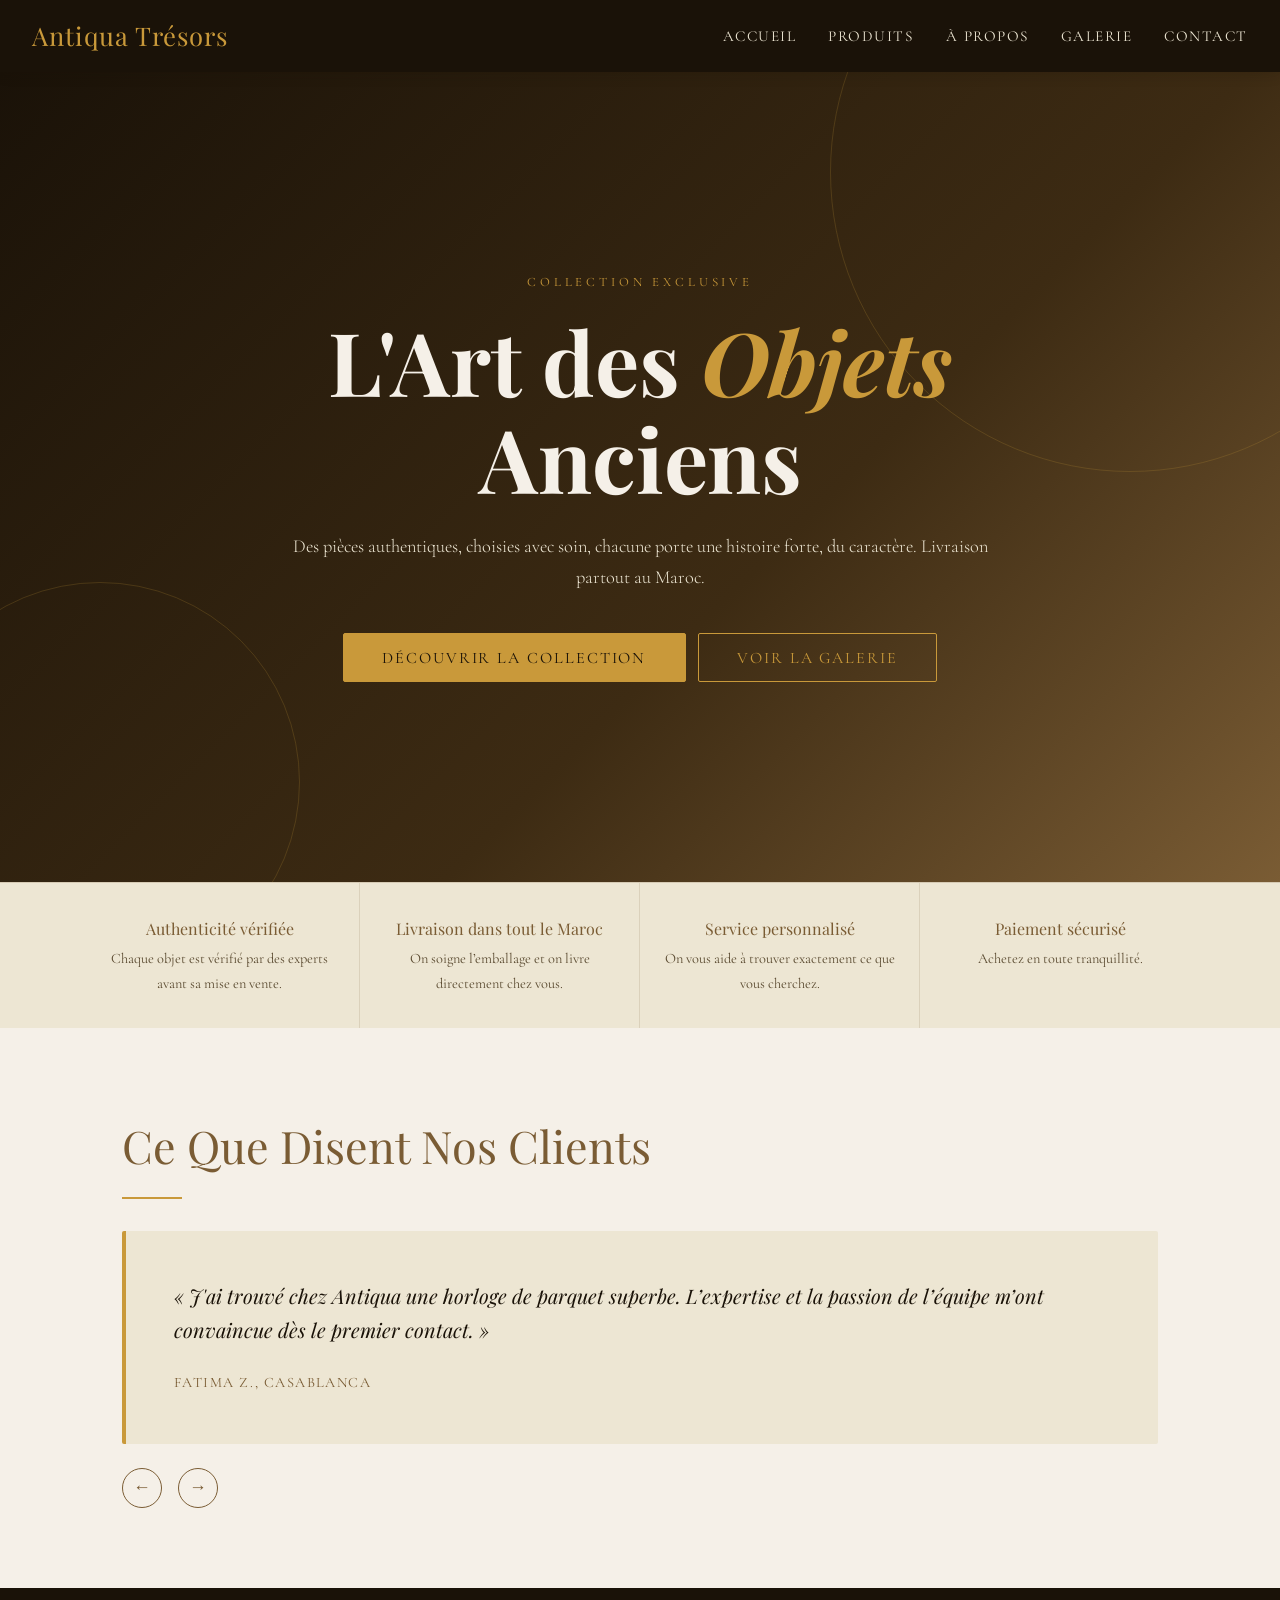
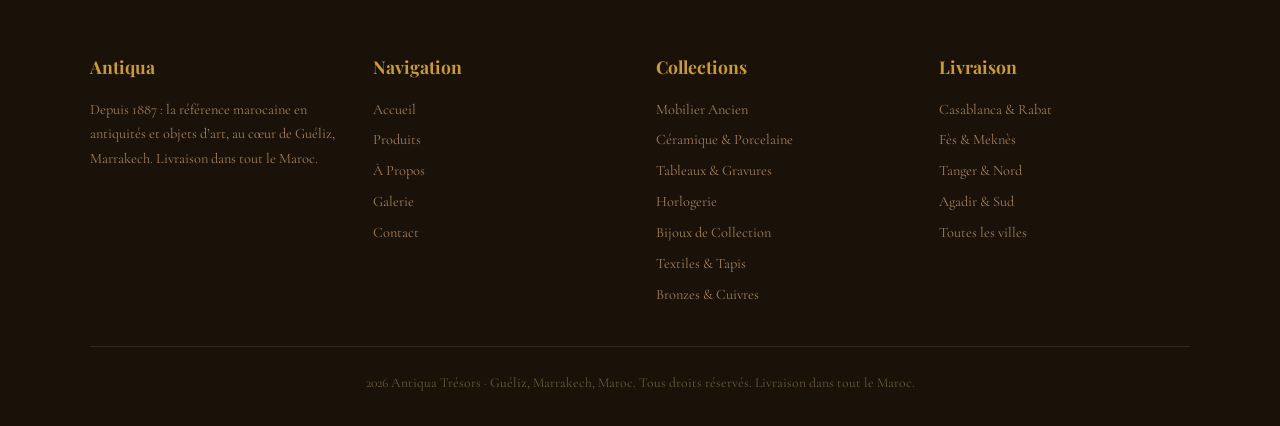
==== commit 2fe2d5c6: "updite" ====
--- a/index.html
+++ b/index.html
@@ -1,447 +1,15 @@
-<!DOCTYPE html>
-<html lang="fr">
+<!DOCTYPE html><html lang="fr">
 <head>
   <meta charset="UTF-8" />
   <meta name="viewport" content="width=device-width, initial-scale=1.0" />
-  <title>Antiqua — Trésors</title>
+  <title>Antiqua Trésors</title>
   <link href="https://fonts.googleapis.com/css2?family=Playfair+Display:ital,wght@0,400;0,700;1,400&family=Cormorant+Garamond:wght@300;400;500&display=swap" rel="stylesheet" />
-  <style>
-    :root {
-      --cream:  #f5f0e8;
-      --paper:  #ede6d3;
-      --ink:    #1a1208;
-      --sepia:  #7a5c34;
-      --gold:   #c9993a;
-      --rust:   #9e4423;
-      --moss:   #4a5e3a;
-      --shadow: rgba(26,18,8,.18);
-      --ff-display: 'Playfair Display', serif;
-      --ff-body:    'Cormorant Garamond', serif;
-    }
-    *, *::before, *::after { box-sizing: border-box; margin: 0; padding: 0; }
-    html { scroll-behavior: smooth; font-size: 16px; }
-    body {
-      background: var(--cream);
-      color: var(--ink);
-      font-family: var(--ff-body);
-      font-size: 1.1rem;
-      line-height: 1.7;
-      overflow-x: hidden;
-    }
-    a { color: inherit; text-decoration: none; }
-    img { max-width: 100%; display: block; }
-    ul { list-style: none; }
-
-    body::before {
-      content: '';
-      position: fixed; inset: 0; z-index: 0; pointer-events: none;
-      background-image: url("data:image/svg+xml,%3Csvg xmlns='http://www.w3.org/2000/svg' width='300' height='300'%3E%3Cfilter id='n'%3E%3CfeTurbulence type='fractalNoise' baseFrequency='.75' numOctaves='4' stitchTiles='stitch'/%3E%3C/filter%3E%3Crect width='300' height='300' filter='url(%23n)' opacity='.04'/%3E%3C/svg%3E");
-      opacity: .5;
-    }
-    body > * { position: relative; z-index: 1; }
-
-    .navbar {
-      position: sticky; top: 0; z-index: 999;
-      background: var(--ink);
-      padding: .9rem 2rem;
-      display: flex; align-items: center; justify-content: space-between;
-      box-shadow: 0 2px 12px var(--shadow);
-    }
-    .nav-logo {
-      font-family: var(--ff-display);
-      font-size: 1.6rem; color: var(--gold);
-      letter-spacing: .04em;
-    }
-    .nav-logo span { font-style: italic; color: var(--cream); }
-    .nav-links { display: flex; gap: 2rem; }
-    .nav-links a {
-      color: var(--paper);
-      font-size: .95rem;
-      letter-spacing: .1em;
-      text-transform: uppercase;
-      position: relative;
-      padding-bottom: 2px;
-      transition: color .25s;
-    }
-    .nav-links a::after {
-      content: '';
-      position: absolute; bottom: 0; left: 0; width: 0; height: 1px;
-      background: var(--gold); transition: width .3s;
-    }
-    .nav-links a:hover { color: var(--gold); }
-    .nav-links a:hover::after { width: 100%; }
-    .nav-toggle { display: none; cursor: pointer; flex-direction: column; gap: 5px; }
-    .nav-toggle span { width: 24px; height: 2px; background: var(--paper); display: block; transition: .3s; }
-
-    .page { display: none; animation: fadeIn .5s ease; }
-    .page.active { display: block; }
-    @keyframes fadeIn { from { opacity: 0; transform: translateY(12px); } to { opacity: 1; transform: translateY(0); } }
-
-    .hero {
-      min-height: 90vh;
-      display: flex; align-items: center; justify-content: center;
-      background: linear-gradient(135deg, #1a1208 0%, #3d2b13 60%, #7a5c34 100%);
-      position: relative; overflow: hidden; padding: 4rem 2rem;
-      text-align: center;
-    }
-    .hero-bg-circles { position: absolute; inset: 0; overflow: hidden; }
-    .hero-bg-circles::before, .hero-bg-circles::after {
-      content: '';
-      position: absolute;
-      border-radius: 50%;
-      border: 1px solid rgba(201,153,58,.2);
-    }
-    .hero-bg-circles::before { width: 600px; height: 600px; top: -200px; right: -150px; }
-    .hero-bg-circles::after  { width: 400px; height: 400px; bottom: -100px; left: -100px; }
-    .hero-content { position: relative; z-index: 2; max-width: 700px; }
-    .hero-eyebrow {
-      font-size: .8rem; letter-spacing: .3em; text-transform: uppercase;
-      color: var(--gold); margin-bottom: 1.2rem;
-      animation: slideDown .8s .1s both;
-    }
-    .hero h1 {
-      font-family: var(--ff-display);
-      font-size: clamp(2.8rem, 8vw, 5.5rem);
-      color: var(--cream); line-height: 1.1;
-      animation: slideDown .8s .2s both;
-    }
-    .hero h1 em { color: var(--gold); font-style: italic; }
-    .hero-sub {
-      color: var(--paper); font-size: 1.15rem;
-      margin: 1.5rem 0 2.5rem;
-      font-weight: 300;
-      animation: slideDown .8s .35s both;
-    }
-    .btn {
-      display: inline-block;
-      padding: .85rem 2.4rem;
-      font-family: var(--ff-body);
-      font-size: 1rem; letter-spacing: .12em; text-transform: uppercase;
-      border: 1px solid var(--gold);
-      color: var(--ink); background: var(--gold);
-      cursor: pointer; transition: background .25s, color .25s, transform .2s;
-      border-radius: 2px;
-    }
-    .btn:hover { background: transparent; color: var(--gold); transform: translateY(-2px); }
-    .btn-outline { background: transparent; color: var(--gold); }
-    .btn-outline:hover { background: var(--gold); color: var(--ink); }
-
-    @keyframes slideDown {
-      from { opacity: 0; transform: translateY(-20px); }
-      to   { opacity: 1; transform: translateY(0); }
-    }
-
-    .features-strip {
-      background: var(--paper);
-      display: flex; flex-wrap: wrap; justify-content: center;
-      gap: 0; border-top: 1px solid rgba(122,92,52,.2);
-    }
-    .feature-item {
-      flex: 1 1 200px; max-width: 280px;
-      padding: 2rem 1.5rem; text-align: center;
-      border-right: 1px solid rgba(122,92,52,.15);
-      transition: background .25s;
-    }
-    .feature-item:last-child { border-right: none; }
-    .feature-item:hover { background: var(--cream); }
-    .feature-icon { font-size: 2rem; margin-bottom: .6rem; }
-    .feature-title { font-family: var(--ff-display); font-size: 1rem; margin-bottom: .3rem; color: var(--sepia); }
-    .feature-desc { font-size: .9rem; color: #5a4a30; }
-
-    .section { padding: 5rem 2rem; max-width: 1100px; margin: 0 auto; }
-    .section-title {
-      font-family: var(--ff-display);
-      font-size: clamp(1.8rem, 4vw, 2.8rem);
-      color: var(--sepia); margin-bottom: .5rem;
-    }
-    .section-sub { color: #7a6a50; font-size: 1rem; margin-bottom: 3rem; }
-    .divider {
-      width: 60px; height: 2px; background: var(--gold);
-      margin: .8rem 0 2rem;
-    }
-    .testimonials-slider { position: relative; overflow: hidden; }
-    .testimonials-track { display: flex; transition: transform .5s ease; }
-    .testimonial {
-      min-width: 100%;
-      background: var(--paper);
-      padding: 3rem; border-left: 4px solid var(--gold);
-      border-radius: 2px;
-    }
-    .testimonial-text {
-      font-size: 1.25rem; font-style: italic;
-      color: var(--ink); margin-bottom: 1.5rem;
-      font-family: var(--ff-display);
-    }
-    .testimonial-author { font-size: .9rem; letter-spacing: .1em; text-transform: uppercase; color: var(--sepia); }
-    .slider-controls { display: flex; gap: 1rem; margin-top: 1.5rem; }
-    .slider-btn {
-      width: 40px; height: 40px;
-      border: 1px solid var(--sepia); background: transparent;
-      color: var(--sepia); cursor: pointer; font-size: 1.1rem;
-      border-radius: 50%; transition: .25s;
-      display: flex; align-items: center; justify-content: center;
-    }
-    .slider-btn:hover { background: var(--sepia); color: var(--cream); }
-
-    .shop-hero {
-      background: linear-gradient(to right, var(--ink), #3d2b13);
-      padding: 3rem 2rem; text-align: center;
-    }
-    .shop-hero h2 { font-family: var(--ff-display); font-size: 2.5rem; color: var(--gold); }
-    .shop-hero p { color: var(--paper); margin-top: .5rem; }
-
-    .filters {
-      display: flex; flex-wrap: wrap; gap: .8rem;
-      padding: 2rem 2rem 0;
-      max-width: 1100px; margin: 0 auto;
-    }
-    .filter-btn {
-      padding: .45rem 1.4rem;
-      border: 1px solid var(--sepia); background: transparent;
-      color: var(--sepia); cursor: pointer; border-radius: 20px;
-      font-family: var(--ff-body); font-size: .95rem;
-      transition: .25s;
-    }
-    .filter-btn.active, .filter-btn:hover { background: var(--sepia); color: var(--cream); }
-
-    .products-grid {
-      display: grid;
-      grid-template-columns: repeat(auto-fill, minmax(270px, 1fr));
-      gap: 2rem; padding: 2rem;
-      max-width: 1100px; margin: 0 auto;
-    }
-    .product-card {
-      background: var(--paper);
-      border-radius: 3px; overflow: hidden;
-      box-shadow: 0 4px 18px var(--shadow);
-      transition: transform .3s, box-shadow .3s;
-      cursor: pointer;
-    }
-    .product-card:hover { transform: translateY(-6px); box-shadow: 0 10px 30px rgba(26,18,8,.25); }
-    .product-img {
-      height: 220px; overflow: hidden; position: relative;
-      background: linear-gradient(135deg, #3d2b13, #7a5c34);
-    }
-    .product-img img {
-      width: 100%; height: 100%; object-fit: cover;
-      transition: transform .5s;
-    }
-    .product-card:hover .product-img img { transform: scale(1.06); }
-    .product-img-fallback {
-      width: 100%; height: 100%;
-      background: linear-gradient(135deg, #3d2b13 0%, #7a5c34 60%, #c9993a 100%);
-      display: flex; align-items: center; justify-content: center;
-      font-size: 3.5rem;
-    }
-    .product-badge {
-      position: absolute; top: 12px; left: 12px;
-      background: var(--rust); color: #fff;
-      font-size: .75rem; letter-spacing: .1em; text-transform: uppercase;
-      padding: .2rem .7rem; border-radius: 2px;
-    }
-    .product-info { padding: 1.3rem 1.5rem; }
-    .product-era { font-size: .78rem; letter-spacing: .15em; text-transform: uppercase; color: var(--gold); margin-bottom: .3rem; }
-    .product-name { font-family: var(--ff-display); font-size: 1.2rem; margin-bottom: .4rem; }
-    .product-origin { font-size: .82rem; color: var(--sepia); font-style: italic; margin-bottom: .4rem; }
-    .product-desc { font-size: .9rem; color: #5a4a30; margin-bottom: 1rem; line-height: 1.5; }
-    .product-footer { display: flex; align-items: center; justify-content: space-between; }
-    .product-price { font-family: var(--ff-display); font-size: 1.35rem; color: var(--rust); }
-    .add-cart-btn {
-      background: var(--ink); color: var(--gold);
-      border: none; padding: .5rem 1rem;
-      font-family: var(--ff-body); font-size: .85rem; letter-spacing: .08em;
-      cursor: pointer; border-radius: 2px; transition: .25s;
-    }
-    .add-cart-btn:hover { background: var(--gold); color: var(--ink); }
-
-    .about-split {
-      display: grid; grid-template-columns: 1fr 1fr; gap: 0;
-      min-height: 60vh; max-width: 1100px; margin: 3rem auto;
-      border-radius: 4px; overflow: hidden;
-      box-shadow: 0 8px 32px var(--shadow);
-    }
-    .about-visual {
-      background: linear-gradient(145deg, #3d2b13, #7a5c34);
-      display: flex; align-items: center; justify-content: center;
-      padding: 3rem; color: var(--cream); text-align: center;
-    }
-    .about-visual .big-year {
-      font-family: var(--ff-display);
-      font-size: 7rem; color: var(--gold); opacity: .2;
-      position: absolute; line-height: 1;
-    }
-    .about-visual .icon-stack { position: relative; z-index: 1; }
-    .about-visual .icon-stack span { font-size: 4rem; display: block; margin-bottom: 1rem; }
-    .about-visual .icon-stack p { font-size: 1.1rem; color: var(--paper); font-style: italic; }
-    .about-text { background: var(--paper); padding: 4rem 3rem; }
-    .about-text h2 { font-family: var(--ff-display); font-size: 2rem; color: var(--sepia); margin-bottom: .5rem; }
-    .about-text p { font-size: 1.05rem; color: #4a3a20; margin-bottom: 1.2rem; }
-
-    .team-grid {
-      display: grid; grid-template-columns: repeat(auto-fill, minmax(220px, 1fr));
-      gap: 2rem; padding: 0 2rem 4rem;
-      max-width: 1100px; margin: 0 auto;
-    }
-    .team-card {
-      background: var(--paper); border-radius: 3px;
-      padding: 2rem; text-align: center;
-      box-shadow: 0 4px 16px var(--shadow);
-      transition: transform .3s;
-    }
-    .team-card:hover { transform: translateY(-4px); }
-    .team-avatar {
-      width: 80px; height: 80px; border-radius: 50%;
-      background: linear-gradient(135deg, var(--sepia), var(--gold));
-      margin: 0 auto 1rem;
-      display: flex; align-items: center; justify-content: center;
-      font-size: 2rem; color: var(--cream);
-      overflow: hidden;
-    }
-    .team-avatar img { width: 100%; height: 100%; object-fit: cover; }
-    .team-name { font-family: var(--ff-display); font-size: 1.15rem; margin-bottom: .2rem; }
-    .team-role { font-size: .85rem; color: var(--sepia); text-transform: uppercase; letter-spacing: .1em; }
-
-    /* GALLERY */
-    .gallery-grid {
-      display: grid;
-      grid-template-columns: repeat(auto-fill, minmax(280px, 1fr));
-      gap: 1.2rem; padding: 2rem;
-      max-width: 1200px; margin: 0 auto;
-    }
-    .gallery-item {
-      position: relative; overflow: hidden; border-radius: 3px;
-      cursor: pointer; aspect-ratio: 4/3;
-      background: var(--paper);
-      box-shadow: 0 4px 16px var(--shadow);
-    }
-    .gallery-item:nth-child(3n) { aspect-ratio: 4/5; }
-    .gallery-item img {
-      width: 100%; height: 100%; object-fit: cover;
-      transition: transform .5s;
-      display: block;
-    }
-    .gallery-item:hover img { transform: scale(1.06); }
-    .gallery-overlay {
-      position: absolute; inset: 0;
-      background: rgba(26,18,8,.7);
-      opacity: 0; transition: opacity .35s;
-      display: flex; flex-direction: column;
-      align-items: center; justify-content: center;
-      color: var(--cream); text-align: center; padding: 1.5rem;
-    }
-    .gallery-item:hover .gallery-overlay { opacity: 1; }
-    .gallery-overlay h3 { font-family: var(--ff-display); font-size: 1.2rem; margin-bottom: .4rem; color: var(--gold); }
-    .gallery-overlay p { font-size: .9rem; }
-
-    .lightbox {
-      display: none; position: fixed; inset: 0; z-index: 2000;
-      background: rgba(0,0,0,.92);
-      align-items: center; justify-content: center;
-    }
-    .lightbox.open { display: flex; }
-    .lightbox-inner { max-width: 700px; width: 90%; text-align: center; position: relative; }
-    .lightbox-close {
-      position: absolute; top: -40px; right: 0;
-      color: var(--gold); font-size: 1.8rem; cursor: pointer; background: none; border: none;
-    }
-    .lightbox-img {
-      width: 100%; height: 400px;
-      border-radius: 4px; overflow: hidden; margin-bottom: 1rem;
-      background: linear-gradient(135deg, var(--ink), #3d2b13);
-    }
-    .lightbox-img img { width: 100%; height: 100%; object-fit: cover; }
-    .lightbox-caption { color: var(--paper); font-family: var(--ff-display); font-size: 1.3rem; }
-
-    .contact-wrapper {
-      max-width: 900px; margin: 4rem auto; padding: 0 2rem;
-      display: grid; grid-template-columns: 1fr 1.4fr; gap: 3rem;
-    }
-    .contact-info h2 { font-family: var(--ff-display); font-size: 2rem; color: var(--sepia); margin-bottom: 1rem; }
-    .contact-info p { color: #5a4a30; margin-bottom: 1.5rem; }
-    .contact-item { display: flex; align-items: flex-start; gap: .8rem; margin-bottom: 1.2rem; }
-    .contact-icon { font-size: 1.3rem; margin-top: .1rem; }
-    .contact-detail strong { display: block; font-family: var(--ff-display); color: var(--sepia); }
-    .contact-detail span { font-size: .95rem; color: #5a4a30; }
-
-    .contact-form { background: var(--paper); padding: 2.5rem; border-radius: 4px; box-shadow: 0 6px 24px var(--shadow); }
-    .contact-form h3 { font-family: var(--ff-display); font-size: 1.5rem; color: var(--sepia); margin-bottom: 1.5rem; }
-    .form-group { margin-bottom: 1.3rem; }
-    .form-group label { display: block; font-size: .85rem; letter-spacing: .1em; text-transform: uppercase; color: var(--sepia); margin-bottom: .5rem; }
-    .form-group input,
-    .form-group select,
-    .form-group textarea {
-      width: 100%; padding: .8rem 1rem;
-      background: var(--cream); border: 1px solid rgba(122,92,52,.3);
-      font-family: var(--ff-body); font-size: 1rem; color: var(--ink);
-      border-radius: 2px; outline: none; transition: border-color .25s;
-    }
-    .form-group input:focus,
-    .form-group select:focus,
-    .form-group textarea:focus { border-color: var(--gold); }
-    .form-group textarea { resize: vertical; min-height: 120px; }
-    .form-row { display: grid; grid-template-columns: 1fr 1fr; gap: 1rem; }
-    .form-msg {
-      display: none; padding: 1rem;
-      background: #4a5e3a; color: #d4ecc8;
-      border-radius: 2px; margin-top: 1rem; font-size: .95rem;
-    }
-    .form-msg.show { display: block; }
-
-    footer {
-      background: var(--ink); color: var(--paper);
-      padding: 4rem 2rem 2rem;
-    }
-    .footer-grid {
-      display: grid; grid-template-columns: repeat(auto-fill, minmax(200px, 1fr));
-      gap: 2rem; max-width: 1100px; margin: 0 auto 2rem;
-    }
-    .footer-col h4 { font-family: var(--ff-display); color: var(--gold); margin-bottom: 1rem; font-size: 1.1rem; }
-    .footer-col p, .footer-col a { font-size: .9rem; color: #a08060; display: block; margin-bottom: .4rem; transition: color .2s; }
-    .footer-col a:hover { color: var(--gold); }
-    .footer-bottom { border-top: 1px solid rgba(255,255,255,.1); padding-top: 1.5rem; text-align: center; color: #6a5a40; font-size: .85rem; max-width: 1100px; margin: 0 auto; }
-
-    .toast {
-      position: fixed; bottom: 2rem; right: 2rem; z-index: 3000;
-      background: var(--moss); color: var(--cream);
-      padding: 1rem 1.8rem; border-radius: 4px;
-      font-family: var(--ff-body); font-size: 1rem;
-      box-shadow: 0 4px 20px rgba(0,0,0,.3);
-      transform: translateY(100px); opacity: 0;
-      transition: .4s cubic-bezier(.175,.885,.32,1.275);
-      pointer-events: none;
-    }
-    .toast.show { transform: translateY(0); opacity: 1; }
-
-    /* Loading skeleton */
-    .img-loading {
-      background: linear-gradient(90deg, #d4c9a8 25%, #e8dfc5 50%, #d4c9a8 75%);
-      background-size: 200% 100%;
-      animation: shimmer 1.5s infinite;
-    }
-    @keyframes shimmer {
-      0% { background-position: -200% 0; }
-      100% { background-position: 200% 0; }
-    }
-
-    @media (max-width: 768px) {
-      .nav-links { display: none; flex-direction: column; position: absolute; top: 100%; left: 0; right: 0; background: var(--ink); padding: 1.5rem 2rem; gap: 1.2rem; }
-      .nav-links.open { display: flex; }
-      .nav-toggle { display: flex; }
-      .about-split { grid-template-columns: 1fr; }
-      .contact-wrapper { grid-template-columns: 1fr; }
-      .form-row { grid-template-columns: 1fr; }
-    }
-    @media (max-width: 480px) {
-      .products-grid { grid-template-columns: 1fr; }
-      .gallery-grid { grid-template-columns: 1fr; }
-    }
-  </style>
+  <link rel="stylesheet" href="styles.css" />
 </head>
 <body>
 
-<!-- NAVBAR -->
 <nav class="navbar">
-  <div class="nav-logo">Antiqua <span>·</span> Trésors</div>
+  <div class="nav-logo">Antiqua <span></span> Trésors</div>
   <ul class="nav-links" id="navLinks">
     <li><a href="#" onclick="showPage('home')">Accueil</a></li>
     <li><a href="#" onclick="showPage('produits')">Produits</a></li>
@@ -454,14 +22,13 @@
   </div>
 </nav>
 
-<!-- PAGE 1 — ACCUEIL -->
 <section class="page active" id="page-home">
   <div class="hero">
     <div class="hero-bg-circles"></div>
     <div class="hero-content">
-      <p class="hero-eyebrow">✦ Collection Exclusive ✦</p>
+      <p class="hero-eyebrow">Collection Exclusive</p>
       <h1>L'Art des <em>Objets</em><br>Anciens</h1>
-      <p class="hero-sub">Des pièces authentiques soigneusement sélectionnées, chargées d'histoire et de caractère. Livraison partout au Maroc.</p>
+      <p class="hero-sub">Des pièces authentiques, choisies avec soin, chacune porte une histoire forte, du caractère. Livraison partout au Maroc.</p>
       <button class="btn" onclick="showPage('produits')">Découvrir la Collection</button>
       &nbsp;
       <button class="btn btn-outline" onclick="showPage('galerie')">Voir la Galerie</button>
@@ -470,24 +37,23 @@
 
   <div class="features-strip">
     <div class="feature-item">
-      <div class="feature-icon">🔍</div>
-      <div class="feature-title">Authenticité Certifiée</div>
-      <div class="feature-desc">Chaque objet est expertisé et authentifié avant la mise en vente.</div>
-    </div>
+      <div class="feature-title">Authenticité vérifiée</div>
+      <div class="feature-desc">Chaque objet est vérifié par des experts avant sa mise en vente.</div>
+    </div>
+
     <div class="feature-item">
-      <div class="feature-icon">🚚</div>
-      <div class="feature-title">Livraison Partout au Maroc</div>
-      <div class="feature-desc">Emballage soigné et livraison assurée dans toutes les villes du Royaume.</div>
-    </div>
+      <div class="feature-title">Livraison dans tout le Maroc</div>
+      <div class="feature-desc">On soigne l’emballage et on livre directement chez vous.</div>
+    </div>
+
     <div class="feature-item">
-      <div class="feature-icon">🤝</div>
-      <div class="feature-title">Service Personnalisé</div>
-      <div class="feature-desc">Conseils d'experts pour trouver la pièce de vos rêves.</div>
-    </div>
+      <div class="feature-title">Service personnalisé</div>
+      <div class="feature-desc">On vous aide à trouver exactement ce que vous cherchez.</div>
+    </div>
+
     <div class="feature-item">
-      <div class="feature-icon">💳</div>
-      <div class="feature-title">Paiement Sécurisé</div>
-      <div class="feature-desc">Transactions sûres, retour garanti sous 14 jours.</div>
+      <div class="feature-title">Paiement sécurisé</div>
+      <div class="feature-desc">Achetez en toute tranquillité.</div>
     </div>
   </div>
 
@@ -497,19 +63,22 @@
     <div class="testimonials-slider">
       <div class="testimonials-track" id="testimonialsTrack">
         <div class="testimonial">
-          <div class="testimonial-text">« J'ai trouvé chez Antiqua une horloge de parquet d'une beauté rare. L'expertise et la passion de l'équipe m'ont conquis dès le premier contact. »</div>
-          <div class="testimonial-author">— Fatima Z., Casablanca</div>
-        </div>
+          <div class="testimonial-text">« J'ai trouvé chez Antiqua une horloge de parquet superbe. L’expertise et la passion de l’équipe m’ont convaincue dès le premier contact. »</div>
+          <div class="testimonial-author"> Fatima Z., Casablanca</div>
+        </div>
+
         <div class="testimonial">
-          <div class="testimonial-text">« Une collection exceptionnelle et un service impeccable. Je recommande Antiqua à tous les passionnés d'objets anciens. Qualité et sérieux au rendez-vous. »</div>
-          <div class="testimonial-author">— Karim B., Rabat</div>
-        </div>
+          <div class="testimonial-text">« Une collection impressionnante et un service irréprochable. Antiqua, je le recommande à tous les passionnés d’objets anciens. Ici, qualité et sérieux sont authentiques. »</div>
+          <div class="testimonial-author"> Karim B., Rabat</div>
+        </div>
+
         <div class="testimonial">
-          <div class="testimonial-text">« Grâce à Antiqua, j'ai pu compléter ma collection de céramiques Art Nouveau avec des pièces introuvables ailleurs. La livraison à Fès était rapide et soignée ! »</div>
-          <div class="testimonial-author">— Nadia T., Fès</div>
-        </div>
-      </div>
-    </div>
+          <div class="testimonial-text">« Grâce à Antiqua, j’ai pu compléter ma collection Art Nouveau avec des pièces difficiles à trouver ailleurs. La livraison à Fès était rapide et sans problème. »</div>
+          <div class="testimonial-author"> Nadia T., Fès</div>
+        </div>
+      </div>
+    </div>
+
     <div class="slider-controls">
       <button class="slider-btn" onclick="prevSlide()">&#8592;</button>
       <button class="slider-btn" onclick="nextSlide()">&#8594;</button>
@@ -517,11 +86,10 @@
   </div>
 </section>
 
-<!-- PAGE 2 — PRODUITS -->
 <section class="page" id="page-produits">
   <div class="shop-hero">
     <h2>Notre Collection</h2>
-    <p>Des trésors authentiques du XVIIIe au XXe siècle — Livraison partout au Maroc</p>
+    <p>Des trésors authentiques du XVIIIe au XXe siècle, livrés dans tout le Maroc</p>
   </div>
 
   <div class="filters">
@@ -539,22 +107,28 @@
   <div class="products-grid" id="productsGrid"></div>
 </section>
 
-<!-- PAGE 3 — À PROPOS -->
 <section class="page" id="page-apropos">
   <div class="about-split">
     <div class="about-visual" style="position:relative;">
       <div class="big-year">1887</div>
       <div class="icon-stack">
-        <span>🏺</span>
+        <span>
+          <img src="https://images.pexels.com/photos/14425936/pexels-photo-14425936.jpeg?cs=srgb&dl=pexels-anna-morgan-75707674-14425936.jpg&fm=jpg&_gl=1*mlshwr*_ga*ODI4NDEyOTAzLjE3Nzc0NzgyMTA.*_ga_8JE65Q40S6*czE3Nzc0ODE4ODAkbzIkZzEkdDE3Nzc0ODIxNDMkajU5JGwwJGgw" alt="photo de notre histoire"
+        </span>
         <p>« Chaque objet porte<br>l'âme de son époque. »</p>
       </div>
     </div>
+
     <div class="about-text">
       <h2>Notre Histoire</h2>
       <div class="divider"></div>
-      <p>Fondée en 1887 à Marrakech, la maison <strong>Antiqua</strong> est née de la passion de Moulay Hassan El Fassi pour les objets d'art et les antiquités du Maroc. Depuis quatre générations, nous perpétuons cette tradition d'excellence au cœur de Guéliz.</p>
-      <p>Notre expertise couvre les meubles anciens en cèdre et thuya, la céramique de Fès et Salé, la peinture orientaliste, l'horlogerie et les bijoux amazighs de collection, du XVIIIe siècle à l'Art Déco des années 1930.</p>
-      <p>Chaque pièce présentée dans notre galerie est soigneusement expertisée, restaurée si nécessaire, et accompagnée d'un certificat d'authenticité reconnu par le Ministère de la Culture du Maroc. Nous livrons partout au Maroc.</p>
+
+      <p>Antiqua naît en 1887 à Marrakech, fondée par Moulay Hassan El Fassi, passionné d’art et d’objets anciens. L’activité s’est transmise sur plusieurs générations et reste aujourd’hui basée à Guéliz.</p>
+
+      <p>On se spécialise surtout dans le mobilier ancien en bois, la céramique de Fès et Salé, les tableaux orientalistes, les horloges anciennes et les bijoux traditionnels marocains.</p>
+
+      <p>Chaque pièce est vérifiée et parfois restaurée. On fournit aussi un certificat d’authenticité et on assure la livraison partout au Maroc.</p>
+
       <button class="btn" onclick="showPage('contact')">Nous Contacter</button>
     </div>
   </div>
@@ -571,6 +145,7 @@
       <div class="team-name">Bayane Tahiri</div>
       <div class="team-role">Conservateur en chef</div>
     </div>
+
     <div class="team-card">
       <div class="team-avatar">
         <img src="https://images.pexels.com/photos/8528742/pexels-photo-8528742.jpeg?cs=srgb&dl=pexels-karola-g-8528742.jpg&fm=jpg&_gl=1*ab5n3h*_ga*ODI4NDEyOTAzLjE3Nzc0NzgyMTA.*_ga_8JE65Q40S6*czE3Nzc0NzgyMDkkbzEkZzEkdDE3Nzc0NzgyNzQkajYwJGwwJGgw" alt="photo de l'expert">
@@ -578,6 +153,7 @@
       <div class="team-name">Khadija Zahraoui</div>
       <div class="team-role">Expert en Design Traditionnel</div>
     </div>
+
     <div class="team-card">
       <div class="team-avatar">
         <img src="https://images.pexels.com/photos/7706959/pexels-photo-7706959.jpeg?cs=srgb&dl=pexels-a-darmel-7706959.jpg&fm=jpg&_gl=1*8eb5w2*_ga*ODI4NDEyOTAzLjE3Nzc0NzgyMTA.*_ga_8JE65Q40S6*czE3Nzc0NzgyMDkkbzEkZzEkdDE3Nzc0NzgyNzQkajYwJGwwJGgw" alt="photo d'Ambassadeur">
@@ -588,79 +164,75 @@
   </div>
 </section>
 
-<!-- PAGE 4 — GALERIE -->
 <section class="page" id="page-galerie">
   <div class="section" style="padding-bottom:1rem;">
     <p class="section-title">Galerie</p>
     <div class="divider"></div>
-    <p class="section-sub">Cliquez sur une pièce pour en savoir plus</p>
+    <p class="section-sub">Cliquez sur une pièce pour découvrir son histoire</p>
   </div>
   <div class="gallery-grid" id="galleryGrid"></div>
 </section>
 
-<!-- PAGE 5 — CONTACT -->
 <section class="page" id="page-contact">
   <div class="section" style="padding-bottom:0;">
     <p class="section-title">Contactez-Nous</p>
     <div class="divider"></div>
   </div>
+
   <div class="contact-wrapper">
     <div class="contact-info">
-      <h2>Nous Sommes à Votre Service</h2>
-      <p>Notre équipe d'experts est disponible pour répondre à toutes vos questions sur nos collections, expertises et services de recherche.</p>
+      <h2>On est là pour vous aider</h2>
+      <p>L’équipe répond à toutes vos questions, que ce soit sur la collection, les expertises ou la recherche d’une pièce précise.</p>
+
       <div class="contact-item">
-        <div class="contact-icon">📍</div>
         <div class="contact-detail">
           <strong>Adresse</strong>
           <span>12 Rue de la Liberté, Guéliz, Marrakech 40000</span>
         </div>
       </div>
+
       <div class="contact-item">
-        <div class="contact-icon">📞</div>
         <div class="contact-detail">
-          <strong>Téléphone</strong>
-          <span>+212 (0)5 24 43 22 15</span>
-        </div>
-      </div>
+          <strong>Telephone</strong>
+          <span>+212 5 24 43 22 15</span>
+        </div>
+      </div>
+
       <div class="contact-item">
-        <div class="contact-icon">✉️</div>
         <div class="contact-detail">
           <strong>Email</strong>
-          <span>contact@antiqua-marrakech.ma</span>
-        </div>
-      </div>
+          <span>khadija@antiqua.com</span>
+        </div>
+      </div>
+
       <div class="contact-item">
-        <div class="contact-icon">🚚</div>
         <div class="contact-detail">
           <strong>Livraison</strong>
-          <span>Partout au Maroc — Casablanca, Rabat, Fès, Tanger, Agadir et toutes les villes</span>
-        </div>
-      </div>
-      <div class="contact-item">
-        <div class="contact-icon">🕐</div>
-        <div class="contact-detail">
-          <strong>Horaires</strong>
-          <span>Lundi–Samedi : 9h–20h | Dimanche : 10h–17h</span>
+          <span>Livraison partout au Maroc : Casablanca, Rabat, Fès, Tanger, Agadir, et autres villes.</span>
         </div>
       </div>
     </div>
 
     <div class="contact-form">
       <h3>Envoyer un Message</h3>
+
       <div class="form-row">
         <div class="form-group">
           <label>Prénom</label>
-          <input type="text" id="fPrenom" placeholder="Mohammed" />
-        </div>
+          <input type="text" id="fPrenom" placeholder="Prénom" pattern="[A-Za-zÀ-ÿ\s]+" />
+        </div>
+
         <div class="form-group">
           <label>Nom</label>
-          <input type="text" id="fNom" placeholder="Alaoui" />
-        </div>
-      </div>
+          <input type="text" id="fNom" placeholder="NOM" pattern="[A-Za-zÀ-ÿ\s]+"/>
+        </div>
+      </div>
+
       <div class="form-group">
         <label>Email</label>
-        <input type="email" id="fEmail" placeholder="votre@email.com" />
-      </div>
+        <input type="email" id="fEmail" placeholder="your@email.com" pattern="^(?=.*@)(?=.*[0-9]).*$"  />
+      </div>
+
       <div class="form-group">
         <label>Ville</label>
         <select id="fVille">
@@ -676,6 +248,7 @@
           <option>Autre</option>
         </select>
       </div>
+
       <div class="form-group">
         <label>Sujet</label>
         <select id="fSujet">
@@ -688,23 +261,25 @@
           <option>Autre</option>
         </select>
       </div>
+
       <div class="form-group">
         <label>Message</label>
         <textarea id="fMessage" placeholder="Décrivez votre demande..."></textarea>
       </div>
+
       <button class="btn" style="width:100%;" onclick="submitForm()">Envoyer le Message</button>
-      <div class="form-msg" id="formMsg">✓ Votre message a bien été envoyé ! Nous vous répondrons sous 48h.</div>
-    </div>
-  </div>
-</section>
-
-<!-- FOOTER -->
+      <div class="form-msg" id="formMsg">Votre message a bien été envoyé ! Vous aurez une réponse sous 48h.</div>
+    </div>
+  </div>
+</section>
+
 <footer>
   <div class="footer-grid">
     <div class="footer-col">
       <h4>Antiqua</h4>
-      <p>La référence marocaine des antiquités et objets d'art depuis 1887. Guéliz, Marrakech. Livraison partout au Maroc.</p>
-    </div>
+      <p>Depuis 1887 : la référence marocaine en antiquités et objets d’art, au cœur de Guéliz, Marrakech. Livraison dans tout le Maroc.</p>
+    </div>
+
     <div class="footer-col">
       <h4>Navigation</h4>
       <a href="#" onclick="showPage('home')">Accueil</a>
@@ -713,6 +288,7 @@
       <a href="#" onclick="showPage('galerie')">Galerie</a>
       <a href="#" onclick="showPage('contact')">Contact</a>
     </div>
+
     <div class="footer-col">
       <h4>Collections</h4>
       <a href="#">Mobilier Ancien</a>
@@ -723,6 +299,7 @@
       <a href="#">Textiles & Tapis</a>
       <a href="#">Bronzes & Cuivres</a>
     </div>
+
     <div class="footer-col">
       <h4>Livraison</h4>
       <a href="#">Casablanca & Rabat</a>
@@ -732,12 +309,12 @@
       <a href="#">Toutes les villes</a>
     </div>
   </div>
+
   <div class="footer-bottom">
-    ©️ 2026 Antiqua — Trésors · Guéliz, Marrakech, Maroc. Tous droits réservés. | Livraison partout au Maroc
+    2026 Antiqua Trésors · Guéliz, Marrakech, Maroc. Tous droits réservés. Livraison dans tout le Maroc.
   </div>
 </footer>
 
-<!-- LIGHTBOX -->
 <div class="lightbox" id="lightbox" onclick="closeLightbox(event)">
   <div class="lightbox-inner">
     <button class="lightbox-close" onclick="closeLightbox()">✕</button>
@@ -746,544 +323,8 @@
   </div>
 </div>
 
-<!-- TOAST -->
-<div class="toast" id="toast">✓ Ajouté au panier !</div>
-
-<script>
-  function showPage(id) {
-    document.querySelectorAll('.page').forEach(p => p.classList.remove('active'));
-    document.getElementById('page-' + id).classList.add('active');
-    window.scrollTo({ top: 0, behavior: 'smooth' });
-    document.getElementById('navLinks').classList.remove('open');
-  }
-
-  function toggleMenu() {
-    document.getElementById('navLinks').classList.toggle('open');
-  }
-
-  let slideIndex = 0;
-  const slides = document.querySelectorAll('.testimonial');
-  function goSlide(n) {
-    slideIndex = (n + slides.length) % slides.length;
-    document.getElementById('testimonialsTrack').style.transform = `translateX(-${slideIndex * 100}%)`;
-  }
-  function nextSlide() { goSlide(slideIndex + 1); }
-  function prevSlide() { goSlide(slideIndex - 1); }
-  setInterval(nextSlide, 6000);
-
-  // Each product has a unique Unsplash image (curated search IDs for antique/moroccan items)
-  // Using Unsplash Source API with relevant keywords for each category
-  const products = [
-    // MOBILIER (unique items only)
-    {
-      id: 1,
-      name: 'Commode Zellige Sculptée',
-      era: 'XIXe siècle',
-      category: 'mobilier',
-      price: '18 500 MAD',
-      origin: 'Fès, Maroc',
-      desc: 'Bois de cèdre sculpté à la main, incrustations de zellige bleu de Fès. Tiroirs d\'origine, ferrures en laiton. Pièce unique certifiée.',
-      badge: 'Rare',
-      img: 'https://i.etsystatic.com/32696640/r/il/83043e/6122564868/il_340x270.6122564868_r41z.jpg'
-    },
-    {
-      id: 2,
-      name: 'Banquette Moucharabieh',
-      era: 'Début XXe s.',
-      category: 'mobilier',
-      price: '9 800 MAD',
-      origin: 'Meknès, Maroc',
-      desc: 'Structure bois de thuya, lattes tressées, coussin cuir tannée végétal. Travail artisanal de Meknès. Parfait état de conservation.',
-      badge: '',
-      img: 'https://image.invaluable.com/housePhotos/Tajan/74/629174/H0965-L156292127_original.jpg'
-    },
-    {
-      id: 3,
-      name: "Armoire Berbère de l'Atlas",
-      era: 'XVIIIe siècle',
-      category: 'mobilier',
-      price: '24 000 MAD',
-      origin: 'Haut-Atlas, Maroc',
-      desc: 'Peuplier massif, peintures tribales originales aux pigments naturels ocre et indigo. Serrure en fer forgé d\'époque. Authentique.',
-      badge: 'Exclusif',
-      img: 'https://a.1stdibscdn.com/moroccan-hand-crafted-painted-and-carved-berber-style-wardrobe-for-sale/f_8880/f_409964121723134918293/f_40996412_1723134920058_bg_processed.jpg?width=768'
-    },
-    {
-      id: 4,
-      name: 'Table Basse Marqueterie Thuya',
-      era: '1930',
-      category: 'mobilier',
-      price: '6 500 MAD',
-      origin: 'Essaouira, Maroc',
-      desc: "Essence de thuya d'Essaouira, marqueterie citronnier et ébène. Plateau vitré de protection. Artisanat d'exception Art Déco.",
-      badge: '',
-      img: 'https://www.idfdesign.fr/photos/tables-classiques-de-luxe/art-222-r-petite-tables-de-luxe-sculpte-a-la-main.jpg'
-    },
-    {
-      id: 5,
-      name: 'Bureau Moucharabieh Sculpté',
-      era: '1890',
-      category: 'mobilier',
-      price: '32 000 MAD',
-      origin: 'Fès, Maroc',
-      desc: "Cèdre de l'Atlas, panneau moucharabieh percé à la main, tiroirs à poignées laiton. Plateau cuir vert. Majestueux.",
-      badge: 'Coup de cœur',
-      img: 'https://bigoffice.ma/wp-content/uploads/2025/11/table-de-reunion-design-moucharabieh-MDF-1.png'
-    },
-    {
-      id: 6,
-      name: 'Coffre de Mariée Tafilalet',
-      era: 'XIXe siècle',
-      category: 'mobilier',
-      price: '12 000 MAD',
-      origin: 'Tafilalet, Maroc',
-      desc: 'Bois peint à la main, serrure en fer forgé, motifs géométriques berbères. Doublure tissu d\'origine. Très rare hors région.',
-      badge: 'Rare',
-      img: 'https://encrypted-tbn0.gstatic.com/images?q=tbn:ANd9GcT-uZC8wQw-96pTlF75Mgu6APMUYn4VqcWhJg&s'
-    },
-    {
-      id: 7,
-      name: 'Lit à Baldaquin Andalou',
-      era: 'XVIIIe siècle',
-      category: 'mobilier',
-      price: '45 000 MAD',
-      origin: 'Tétouan, Maroc',
-      desc: 'Cèdre massif, colonnes tournées, baldaquin soie brodée fils or. Héritage andalou-marocain unique. Certificat Ministère Culture.',
-      badge: 'Exclusif',
-      img: 'https://www.univers-ciel-de-lit.com/_i/175928/10889/2452/92/lit-baldaquin-adulte-rouge-renaissance.jpeg'
-    },
-
-    // CÉRAMIQUE (unique items only)
-    {
-      id: 8,
-      name: 'Vase Zellij Bleu de Fès',
-      era: 'XIXe siècle',
-      category: 'ceramique',
-      price: '4 200 MAD',
-      origin: 'Fès, Maroc',
-      desc: 'Poterie de Fès, émaux bleu cobalt et blanc laiteux, motifs géométriques entrelacés. Signé sous la base. Collection privée.',
-      badge: '',
-      img: 'https://encrypted-tbn0.gstatic.com/images?q=tbn:ANd9GcQzVrnzz8-oUWWKTBQqvnOZnDpY1msQdL3aSA&s'
-    },
-    {
-      id: 9,
-      name: 'Tajine Cérémoniel Gravé',
-      era: 'XVIIIe siècle',
-      category: 'ceramique',
-      price: '3 600 MAD',
-      origin: 'Salé, Maroc',
-      desc: 'Terre cuite rouge de Salé, gravures florales et végétales au tour. Couvercle en dôme original. Usage strictement décoratif.',
-      badge: 'Rare',
-      img: 'https://encrypted-tbn0.gstatic.com/images?q=tbn:ANd9GcSOkE7jpNR8ccZ2X94tXDxPMbZ90EHq9c3RaQ&s'
-    },
-    {
-      id: 10,
-      name: 'Fontaine Zellige Miniature',
-      era: '1900',
-      category: 'ceramique',
-      price: '7 500 MAD',
-      origin: 'Fès, Maroc',
-      desc: 'Fontaine de table en zellige multicolore sur structure cuivre argenté. Pompe mécanique d\'époque. Pièce exceptionnelle et unique.',
-      badge: 'Exclusif',
-      img: 'https://i.etsystatic.com/34444554/r/il/93ce8c/7782921703/il_fullxfull.7782921703_eecv.jpg'
-    },
-    {
-      id: 11,
-      name: 'Poterie Berbère Amazigh',
-      era: 'XIXe siècle',
-      category: 'ceramique',
-      price: '2 900 MAD',
-      origin: 'Tamegroute, Maroc',
-      desc: "Argile noire caractéristique de Tamegroute, décors géométriques berbères incisés à la main. Authenticité certifiée. Rare hors région.",
-      badge: '',
-      img: 'https://i.pinimg.com/474x/cc/5e/75/cc5e751021c8a722d4c4b615219709ae.jpg'
-    },
-    {
-      id: 12,
-      name: 'Amphore Tamegroute Noire',
-      era: '1870',
-      category: 'ceramique',
-      price: '8 400 MAD',
-      origin: 'Tamegroute, Maroc',
-      desc: "Argile noire caractéristique de Tamegroute, grande taille (68 cm), décors incisés profonds. Col à rebord. Pièce muséale.",
-      badge: 'Coup de cœur',
-      img: 'https://encrypted-tbn0.gstatic.com/images?q=tbn:ANd9GcRD9lySqyWZh5ePoN3kmFbtIXOC9kbfPSY-qA&s'
-    },
-    {
-      id: 13,
-      name: 'Service à Thé Fassi Complet',
-      era: '1915',
-      category: 'ceramique',
-      price: '6 800 MAD',
-      origin: 'Fès, Maroc',
-      desc: 'Service 12 pièces en faïence de Fès, motifs arabesques bleu et blanc, état de collection. Théière, verres, plateau inclus.',
-      badge: '',
-      img: 'https://daradyafa.com/cdn/shop/files/SNGOLDSILVER33_1200x1200.webp?v=1713748420'
-    },
-
-    // TABLEAUX (unique items)
-    {
-      id: 14,
-      name: 'Miniature Orientaliste',
-      era: '1885',
-      category: 'tableau',
-      price: '14 000 MAD',
-      origin: 'École de Paris',
-      desc: 'Gouache sur ivoire, scène de souk marocain animée. École orientaliste européenne. Cadre bois doré d\'époque. Signé et daté.',
-      badge: 'Signé',
-      img: 'https://a.1stdibscdn.com/exceptional-quality-miniature-painting-of-an-orientalist-turkish-dancer-1860-for-sale/f_73862/f_313923521668887044098/f_31392352_1668887044384_bg_processed.jpg?width=768'
-    },
-    {
-      id: 15,
-      name: 'Aquarelle Médina de Marrakech',
-      era: '1910',
-      category: 'tableau',
-      price: '8 800 MAD',
-      origin: 'Marrakech, Maroc',
-      desc: "Aquarelle sur papier Fabriano, vue sur la Koutoubia au coucher du soleil. Artiste anonyme. Très belle condition générale.",
-      badge: '',
-      img: 'https://cdng.europosters.eu/pod_public/1300/157509.jpg'
-    },
-    {
-      id: 16,
-      name: 'Calligraphie Arabe Encadrée',
-      era: 'XIXe siècle',
-      category: 'tableau',
-      price: '5 500 MAD',
-      origin: 'Fès, Maroc',
-      desc: "Encre de Chine sur papier de Samarcande, sourate coranique en coufique fleuri. Cadre bois doré d'époque. Pièce spirituelle rare.",
-      badge: 'Rare',
-      img: 'https://encrypted-tbn0.gstatic.com/images?q=tbn:ANd9GcSwvQheU5BbneHE1mdn2w-MTyreGEgKSo3Phg&s'
-    },
-    {
-      id: 17,
-      name: 'Huile sur Toile Souk de Fès',
-      era: '1895',
-      category: 'tableau',
-      price: '22 000 MAD',
-      origin: 'Fès, Maroc',
-      desc: "Huile sur toile marouflée, scène animée du souk El Attarine de Fès. Provenance collection d'État. Certificat d'authenticité.",
-      badge: 'Exclusif',
-      img: 'https://imgprivate2.artprice.com/get/classifieds/ebd0/53d1/4d55/15d5/d669/767f/4cad/6dc8/e161/01b7/1024/1024/Maurice-GUIRAUD-RIVIERE-Scene-de-souk-a-Fes-au-Mar-1699460282.jpg'
-    },
-    {
-      id: 18,
-      name: 'Portrait Femme Amazigh',
-      era: '1900',
-      category: 'tableau',
-      price: '16 500 MAD',
-      origin: 'Haut-Atlas, Maroc',
-      desc: "Pastel sur papier, portrait d'une femme berbère en parure traditionnelle complète. Signé J. Renard. Cadre acajou doré.",
-      badge: 'Coup de cœur',
-      img: 'https://urbanart.ma/8266-large_default/tableau-decoratif-femme-berbere.jpg'
-    },
-
-    // BIJOUX (unique items)
-    {
-      id: 19,
-      name: 'Collier Amazigh Argent',
-      era: 'XIXe siècle',
-      category: 'bijou',
-      price: '5 800 MAD',
-      origin: 'Atlas Central, Maroc',
-      desc: 'Argent massif niellé, pendeloques corail rouge et ambre naturel. Bijou de fiançailles traditionnel. Fermoir crochet d\'origine.',
-      badge: 'Coup de cœur',
-      img: 'https://encrypted-tbn0.gstatic.com/images?q=tbn:ANd9GcSW-ncuPWm9Gi8b7CzdwrF9NpjqEnt3pbplyQ&s'
-    },
-    {
-      id: 20,
-      name: 'Fibule Double Tisfri',
-      era: 'XVIIIe siècle',
-      category: 'bijou',
-      price: '9 500 MAD',
-      origin: 'Souss, Maroc',
-      desc: 'Argent, corail, émail cloisonné. Paire complète avec chaîne de liaison d\'origine. Très rare en parfait état de conservation.',
-      badge: 'Rare',
-      img: 'https://upload.wikimedia.org/wikipedia/commons/thumb/e/e9/MAP_Paris_Fibules_04032012_1.jpg/250px-MAP_Paris_Fibules_04032012_1.jpg'
-    },
-    {
-      id: 21,
-      name: 'Bague Chevalière Fès',
-      era: '1870',
-      category: 'bijou',
-      price: '13 500 MAD',
-      origin: 'Souss-Massa, Maroc',
-      desc: 'Argent doré, pierres de corail et turquoise, pendeloques mobiles. Bijou de mariée du Souss. Pièce unique certifiée.',
-      badge: 'Exclusif',
-      img: 'https://graazie.com/wp-content/uploads/2025/01/Chevaliere-Rimbaud-ovale-en-argent-gravee-1U7A6658.jpg'
-    },
-    {
-      id: 22,
-      name: 'Ceinture Argent Repoussé',
-      era: 'XIXe siècle',
-      category: 'bijou',
-      price: '7 800 MAD',
-      origin: 'Marrakech, Maroc',
-      desc: 'Argent massif repoussé, plaques articulées, motifs floraux et géométriques. Ceinture de cérémonie. Fermoir en argent massif.',
-      badge: 'Rare',
-      img: 'https://i.etsystatic.com/7460334/r/il/44745d/3677957320/il_570xN.3677957320_8ex9.jpg'
-    },
-    {
-      id: 23,
-      name: 'Bracelet Manchette Tislit',
-      era: 'XVIIIe siècle',
-      category: 'bijou',
-      price: '6 200 MAD',
-      origin: 'Tiznit, Maroc',
-      desc: 'Argent massif gravé, ouverture à charnière, motifs amazighs géométriques. Format manchette rare. Provenance collection privée.',
-      badge: 'Coup de cœur',
-      img: 'https://encrypted-tbn0.gstatic.com/images?q=tbn:ANd9GcTmi8wAbwFavKEQXW75Z0gVD_pTS6FFAtKodw&s'
-    },
-
-    // HORLOGERIE (unique items)
-    {
-      id: 24,
-      name: 'Horloge de Mosquée Ottomane',
-      era: 'XIXe siècle',
-      category: 'horloge',
-      price: '28 000 MAD',
-      origin: 'Istanbul / Maroc',
-      desc: 'Boîtier laiton doré, cadran arabe et latin, mécanisme Westminster. Provenance mosquée historique. Pièce rarissime en état de marche.',
-      badge: 'Exclusif',
-      img: 'https://medias.gazette-drouot.com/prod/medias/mediatheque/88945.jpg'
-    },
-    {
-      id: 25,
-      name: 'Montre de Gousset Gravée',
-      era: '1895',
-      category: 'horloge',
-      price: '7 200 MAD',
-      origin: 'Suisse / Maroc',
-      desc: 'Boîtier argent niellé à décor arabesque, mouvement suisse 17 rubis. Parfaite marche assurée. Chaîne Albert d\'origine incluse.',
-      badge: 'Signé',
-      img: 'https://votre-horloge-murale.com/cdn/shop/files/montre-a-gousset-personnalise-2.jpg?v=1730882207'
-    },
-    {
-      id: 26,
-      name: 'Pendule de Table Moorish',
-      era: '1910',
-      category: 'horloge',
-      price: '11 500 MAD',
-      origin: 'France / Maroc',
-      desc: "Boîtier bronze doré à décor mauresque, carillon sonnant les quarts d'heure, socle marbre noir. Entretien récent.",
-      badge: '',
-      img: 'https://www.1001pendules.fr/pendules_images/produits/2195-1-1-_prd.jpg'
-    },
-    {
-      id: 27,
-      name: 'Montre de Poche Sultan',
-      era: '1870',
-      category: 'horloge',
-      price: '15 000 MAD',
-      origin: 'Genève / Palais Royal',
-      desc: 'Savonnette or 18 carats, cadran chiffres arabes dorés, mouvement Patek vintage. Provenance palais. Exceptionnel état.',
-      badge: 'Exclusif',
-      img: 'https://ma.jumia.is/unsafe/fit-in/680x680/filters:fill(white)/product/43/256966/1.jpg?0905'
-    },
-
-    // TEXTILES (unique items)
-    {
-      id: 28,
-      name: 'Tapis Berbère Moyen Atlas',
-      era: 'XIXe siècle',
-      category: 'textile',
-      price: '22 000 MAD',
-      origin: 'Moyen Atlas, Maroc',
-      desc: 'Laine nouée à la main, motifs losanges et croix amazighes, rouge et ivoire sur fond naturel. Authenticité certifiée par expert.',
-      badge: 'Rare',
-      img: 'https://cinumedpub.mmsh.fr/prosper-ricard_tapis/Planche-13.jpg'
-    },
-    {
-      id: 29,
-      name: 'Caftan de Cour Brodé',
-      era: '1880',
-      category: 'textile',
-      price: '18 500 MAD',
-      origin: 'Fès, Maroc',
-      desc: 'Velours grenat, broderies sfifa et maâlem dorées au fil passé, boutons dorés anciens. Habit de cérémonie de cour fassi.',
-      badge: 'Exclusif',
-      img: 'https://www.shutterstock.com/image-photo/elegant-moroccan-caftan-traditional-embroidery-600nw-2635542823.jpg'
-    },
-    {
-      id: 30,
-      name: 'Klim Haouz Antique',
-      era: 'XVIIIe siècle',
-      category: 'textile',
-      price: '35 000 MAD',
-      origin: 'Haouz, Maroc',
-      desc: 'Tapisserie plate laine et soie, motifs abstraits Haouz, colorants végétaux d\'origine. Conservation remarquable. Qualité muséale.',
-      badge: 'Coup de cœur',
-      img: 'https://encrypted-tbn0.gstatic.com/images?q=tbn:ANd9GcQiJe4duutXfvIhS2t10aKaAoby6NMgH50ZYg&s'
-    },
-    {
-      id: 31,
-      name: 'Ceinture Handira de Mariage',
-      era: 'XIXe siècle',
-      category: 'textile',
-      price: '6 800 MAD',
-      origin: 'Moyen Atlas, Maroc',
-      desc: 'Laine tissée main avec paillettes argent intégrées, handira de mariée berbère. Rarissime en état complet. Provenance familiale.',
-      badge: 'Rare',
-      img: 'https://www.casablancax.com/wp-content/uploads/2025/05/C254D2B8-EDA4-4041-A161-D8007EC51A1A.jpeg'
-    },
-
-    // BRONZES & CUIVRES (unique items)
-    {
-      id: 32,
-      name: 'Plateau Cuivre Gravé Tawriq',
-      era: 'XIXe siècle',
-      category: 'bronze',
-      price: '5 200 MAD',
-      origin: 'Meknès, Maroc',
-      desc: 'Cuivre battu et gravé, motifs arabesques et calligraphie, 80 cm de diamètre. Pied en bois sculpté inclus. Somptueux travail.',
-      badge: '',
-      img: 'https://m.media-amazon.com/images/I/81XZUUB40KS._AC_UF1000,1000_QL80_.jpg'
-    },
-    {
-      id: 33,
-      name: 'Mortier Bronze Apothicaire',
-      era: 'XVIIIe siècle',
-      category: 'bronze',
-      price: '7 500 MAD',
-      origin: 'Fès, Maroc',
-      desc: 'Bronze à patine ancienne vert-de-gris, gravures latines et arabes, pilon assorti. Provenance officine médicale historique. Rare.',
-      badge: 'Rare',
-      img: 'https://encrypted-tbn0.gstatic.com/images?q=tbn:ANd9GcQ-i6dTpUL6kaayDboz_fZooKMoSwFaltmeGQ&s'
-    },
-    {
-      id: 34,
-      name: 'Encensoir Mosquée Argent Bronze',
-      era: '1860',
-      category: 'bronze',
-      price: '12 000 MAD',
-      origin: 'Marrakech, Maroc',
-      desc: "Encensoir cérémoniel, alliage argent-bronze, chaînes originales à 3 brins, décor arabesque d'époque. Usage religieux authentique.",
-      badge: 'Exclusif',
-      img: 'https://fesstore.ma/wp-content/uploads/2025/08/WhatsApp-Image-2025-08-06-a-21.37.35_9fef9528.jpg'
-    },
-
-    // ARMES DÉCORATIVES (unique items)
-    {
-      id: 35,
-      name: 'Koummya Argent Gravée',
-      era: 'XIXe siècle',
-      category: 'arme',
-      price: '8 900 MAD',
-      origin: 'Maroc',
-      desc: 'Poignard cérémoniel courbé, manche argent massif niellé, fourreau cuir et argent ciselé. Lame inactivée. Usage strictement décoratif.',
-      badge: 'Coup de cœur',
-      img: 'https://www.proantic.com/galerie/coridon/img/1704963-698b738c55fcc.jpg'
-    },
-    {
-      id: 36,
-      name: 'Sabre de Cérémonie Sultanien',
-      era: 'XVIIIe siècle',
-      category: 'arme',
-      price: '24 000 MAD',
-      origin: 'Palais Royal, Maroc',
-      desc: "Lame acier damas à motifs ondés, garde dorée filigranée, fourreau velours rouge et or. Héritage palatial. Usage décoratif exclusif.",
-      badge: 'Exclusif',
-      img: 'https://balp-france.fr/img/p/8/6/6/866.jpg'
-    },
-  ];
-
-  function renderProducts(category) {
-    const grid = document.getElementById('productsGrid');
-    const filtered = category === 'all' ? products : products.filter(p => p.category === category);
-    grid.innerHTML = filtered.map(p => `
-      <div class="product-card" data-id="${p.id}">
-        <div class="product-img img-loading">
-          <img
-            src="${p.img}"
-            alt="${p.name}"
-            loading="lazy"
-            onload="this.parentElement.classList.remove('img-loading')"
-            onerror="this.style.display='none'; this.parentElement.classList.remove('img-loading'); this.parentElement.innerHTML += '<div class=\\'product-img-fallback\\'>🏺</div>${p.badge ? '<span class="product-badge">' + p.badge + '</span>' : ''}';"
-          />
-          ${p.badge ? `<span class="product-badge">${p.badge}</span>` : ''}
-        </div>
-        <div class="product-info">
-          <div class="product-era">${p.era}</div>
-          <div class="product-name">${p.name}</div>
-          <div class="product-origin">📍 ${p.origin}</div>
-          <div class="product-desc">${p.desc}</div>
-          <div class="product-footer">
-            <div class="product-price">${p.price}</div>
-            <button class="add-cart-btn" onclick="addToCart('${p.name}')">+ Panier</button>
-          </div>
-        </div>
-      </div>
-    `).join('');
-  }
-  renderProducts('all');
-
-  function filterProducts(cat, btn) {
-    document.querySelectorAll('.filter-btn').forEach(b => b.classList.remove('active'));
-    btn.classList.add('active');
-    renderProducts(cat);
-  }
-
-  function addToCart(name) {
-    const t = document.getElementById('toast');
-    t.textContent = `✓ "${name}" ajouté au panier !`;
-    t.classList.add('show');
-    setTimeout(() => t.classList.remove('show'), 3000);
-  }
-
-  // Gallery uses same products as a curated selection
-  const galleryItems = [
-    { img: 'https://i.etsystatic.com/32696640/r/il/83043e/6122564868/il_340x270.6122564868_r41z.jpg', title: 'Commode Zellige Sculptée', desc: 'Bois de cèdre, incrustations zellige, XIXe siècle, Fès' },
-    { img: 'https://encrypted-tbn0.gstatic.com/images?q=tbn:ANd9GcSW-ncuPWm9Gi8b7CzdwrF9NpjqEnt3pbplyQ&s', title: 'Collier Amazigh Argent', desc: 'Argent niellé et corail rouge, Atlas Central, XIXe s.' },
-    { img: 'https://medias.gazette-drouot.com/prod/medias/mediatheque/88945.jpg', title: 'Horloge de Mosquée Ottomane', desc: 'Laiton doré, cadran arabe, mécanisme Westminster, XIXe s.' },
-    { img: 'https://encrypted-tbn0.gstatic.com/images?q=tbn:ANd9GcQzVrnzz8-oUWWKTBQqvnOZnDpY1msQdL3aSA&s', title: 'Vase Zellij Bleu de Fès', desc: 'Poterie émaillée XIXe siècle, manufacture de Fès' },
-    { img: 'https://a.1stdibscdn.com/exceptional-quality-miniature-painting-of-an-orientalist-turkish-dancer-1860-for-sale/f_73862/f_313923521668887044098/f_31392352_1668887044384_bg_processed.jpg?width=768', title: 'Miniature Orientaliste', desc: 'Gouache sur ivoire, scène de souk, École Paris, 1885' },
-    { img: 'https://cinumedpub.mmsh.fr/prosper-ricard_tapis/Planche-13.jpg', title: 'Tapis Berbère Moyen Atlas', desc: 'Laine nouée, motifs amazighs, rouge et ivoire, XIXe s.' },
-    { img: 'https://www.idfdesign.fr/photos/tables-classiques-de-luxe/art-222-r-petite-tables-de-luxe-sculpte-a-la-main.jpg', title: 'Table Marqueterie Thuya', desc: "Bois de thuya d'Essaouira, citronnier et ébène, 1930" },
-    { img: 'https://www.shutterstock.com/image-photo/elegant-moroccan-caftan-traditional-embroidery-600nw-2635542823.jpg', title: 'Caftan de Cour Brodé', desc: 'Velours grenat, broderies dorées sfifa, Fès, 1880' },
-    { img: 'https://ma.jumia.is/unsafe/fit-in/680x680/filters:fill(white)/product/43/256966/1.jpg?0905', title: 'Montre de Gousset Gravée', desc: 'Argent niellé arabesque, mouvement suisse 17 rubis, 1895' },
-    { img: 'https://imgprivate2.artprice.com/get/classifieds/ebd0/53d1/4d55/15d5/d669/767f/4cad/6dc8/e161/01b7/1024/1024/Maurice-GUIRAUD-RIVIERE-Scene-de-souk-a-Fes-au-Mar-1699460282.jpg', title: 'Huile sur Toile Souk de Fès', desc: 'Scène animée souk El Attarine, collection État, 1895' },
-    { img: 'https://a.1stdibscdn.com/moroccan-hand-crafted-painted-and-carved-berber-style-wardrobe-for-sale/f_8880/f_409964121723134918293/f_40996412_1723134920058_bg_processed.jpg?width=768', title: "Armoire Berbère de l'Atlas", desc: "Peuplier massif, peintures tribales, pigments naturels, XVIIIe s." },
-  ];
-
-  function renderGallery() {
-    const grid = document.getElementById('galleryGrid');
-    grid.innerHTML = galleryItems.map((item, i) => `
-      <div class="gallery-item" onclick="openLightbox(${i})">
-        <img src="${item.img}" alt="${item.title}" loading="lazy" />
-        <div class="gallery-overlay">
-          <h3>${item.title}</h3>
-          <p>${item.desc}</p>
-        </div>
-      </div>
-    `).join('');
-  }
-  renderGallery();
-
-  function openLightbox(i) {
-    const item = galleryItems[i];
-    document.getElementById('lightboxImg').innerHTML = `<img src="${item.img}" alt="${item.title}" style="width:100%;height:100%;object-fit:cover;" />`;
-    document.getElementById('lightboxCaption').textContent = item.title + ' — ' + item.desc;
-    document.getElementById('lightbox').classList.add('open');
-  }
-  function closeLightbox(e) {
-    if (!e || e.target === document.getElementById('lightbox') || e.target.classList.contains('lightbox-close')) {
-      document.getElementById('lightbox').classList.remove('open');
-    }
-  }
-
-  function submitForm() {
-    const prenom = document.getElementById('fPrenom').value.trim();
-    const email  = document.getElementById('fEmail').value.trim();
-    const sujet  = document.getElementById('fSujet').value;
-    const msg    = document.getElementById('fMessage').value.trim();
-    if (!prenom || !email || !sujet || !msg) {
-      alert('Veuillez remplir tous les champs obligatoires.');
-      return;
-    }
-    document.getElementById('formMsg').classList.add('show');
-    ['fPrenom','fNom','fEmail','fMessage'].forEach(id => document.getElementById(id).value = '');
-    document.getElementById('fSujet').selectedIndex = 0;
-  }
-</script>
+<div class="toast" id="toast">Ajout au panier !</div>
+
+<script src="script.js"></script>
 </body>
 </html>
--- a/styles.css
+++ b/styles.css
@@ -0,0 +1,428 @@
+:root {
+  --cream:  #f5f0e8;
+  --paper:  #ede6d3;
+  --ink:    #1a1208;
+  --sepia:  #7a5c34;
+  --gold:   #c9993a;
+  --rust:   #9e4423;
+  --moss:   #4a5e3a;
+  --shadow: rgba(26,18,8,.18);
+  --ff-display: 'Playfair Display', serif;
+  --ff-body:    'Cormorant Garamond', serif;
+}
+
+*, *::before, *::after { box-sizing: border-box; margin: 0; padding: 0; }
+html { scroll-behavior: smooth; font-size: 16px; }
+body {
+  background: var(--cream);
+  color: var(--ink);
+  font-family: var(--ff-body);
+  font-size: 1.1rem;
+  line-height: 1.7;
+  overflow-x: hidden;
+}
+a { color: inherit; text-decoration: none; }
+img { max-width: 100%; display: block; }
+ul { list-style: none; }
+
+body::before {
+  content: '';
+  position: fixed; inset: 0; z-index: 0; pointer-events: none;
+  background-image: url("data:image/svg+xml,%3Csvg xmlns='http://www.w3.org/2000/svg' width='300' height='300'%3E%3Cfilter id='n'%3E%3CfeTurbulence type='fractalNoise' baseFrequency='.75' numOctaves='4' stitchTiles='stitch'/%3E%3C/filter%3E%3Crect width='300' height='300' filter='url(%23n)' opacity='.04'/%3E%3C/svg%3E");
+  opacity: .5;
+}
+body > * { position: relative; z-index: 1; }
+
+.navbar {
+  position: sticky; top: 0; z-index: 999;
+  background: var(--ink);
+  padding: .9rem 2rem;
+  display: flex; align-items: center; justify-content: space-between;
+  box-shadow: 0 2px 12px var(--shadow);
+}
+.nav-logo {
+  font-family: var(--ff-display);
+  font-size: 1.6rem; color: var(--gold);
+  letter-spacing: .04em;
+}
+.nav-logo span { font-style: italic; color: var(--cream); }
+.nav-links { display: flex; gap: 2rem; }
+.nav-links a {
+  color: var(--paper);
+  font-size: .95rem;
+  letter-spacing: .1em;
+  text-transform: uppercase;
+  position: relative;
+  padding-bottom: 2px;
+  transition: color .25s;
+}
+.nav-links a::after {
+  content: '';
+  position: absolute; bottom: 0; left: 0; width: 0; height: 1px;
+  background: var(--gold); transition: width .3s;
+}
+.nav-links a:hover { color: var(--gold); }
+.nav-links a:hover::after { width: 100%; }
+.nav-toggle { display: none; cursor: pointer; flex-direction: column; gap: 5px; }
+.nav-toggle span { width: 24px; height: 2px; background: var(--paper); display: block; transition: .3s; }
+
+.page { display: none; animation: fadeIn .5s ease; }
+.page.active { display: block; }
+@keyframes fadeIn { from { opacity: 0; transform: translateY(12px); } to { opacity: 1; transform: translateY(0); } }
+
+.hero {
+  min-height: 90vh;
+  display: flex; align-items: center; justify-content: center;
+  background: linear-gradient(135deg, #1a1208 0%, #3d2b13 60%, #7a5c34 100%);
+  position: relative; overflow: hidden; padding: 4rem 2rem;
+  text-align: center;
+}
+.hero-bg-circles { position: absolute; inset: 0; overflow: hidden; }
+.hero-bg-circles::before, .hero-bg-circles::after {
+  content: '';
+  position: absolute;
+  border-radius: 50%;
+  border: 1px solid rgba(201,153,58,.2);
+}
+.hero-bg-circles::before { width: 600px; height: 600px; top: -200px; right: -150px; }
+.hero-bg-circles::after  { width: 400px; height: 400px; bottom: -100px; left: -100px; }
+.hero-content { position: relative; z-index: 2; max-width: 700px; }
+.hero-eyebrow {
+  font-size: .8rem; letter-spacing: .3em; text-transform: uppercase;
+  color: var(--gold); margin-bottom: 1.2rem;
+  animation: slideDown .8s .1s both;
+}
+.hero h1 {
+  font-family: var(--ff-display);
+  font-size: clamp(2.8rem, 8vw, 5.5rem);
+  color: var(--cream); line-height: 1.1;
+  animation: slideDown .8s .2s both;
+}
+.hero h1 em { color: var(--gold); font-style: italic; }
+.hero-sub {
+  color: var(--paper); font-size: 1.15rem;
+  margin: 1.5rem 0 2.5rem;
+  font-weight: 300;
+  animation: slideDown .8s .35s both;
+}
+.btn {
+  display: inline-block;
+  padding: .85rem 2.4rem;
+  font-family: var(--ff-body);
+  font-size: 1rem; letter-spacing: .12em; text-transform: uppercase;
+  border: 1px solid var(--gold);
+  color: var(--ink); background: var(--gold);
+  cursor: pointer; transition: background .25s, color .25s, transform .2s;
+  border-radius: 2px;
+}
+.btn:hover { background: transparent; color: var(--gold); transform: translateY(-2px); }
+.btn-outline { background: transparent; color: var(--gold); }
+.btn-outline:hover { background: var(--gold); color: var(--ink); }
+
+@keyframes slidedown {
+  from { opacity: 0; transform: translateY(-20px); }
+  to   { opacity: 1; transform: translateY(0); }
+}
+
+.features-strip {
+  background: var(--paper);
+  display: flex; flex-wrap: wrap; justify-content: center;
+  gap: 0; border-top: 1px solid rgba(122,92,52,.2);
+}
+.feature-item {
+  flex: 1 1 200px; max-width: 280px;
+  padding: 2rem 1.5rem; text-align: center;
+  border-right: 1px solid rgba(122,92,52,.15);
+  transition: background .25s;
+}
+.feature-item:last-child { border-right: none; }
+.feature-item:hover { background: var(--cream); }
+.feature-icon { font-size: 2rem; margin-bottom: .6rem; }
+.feature-title { font-family: var(--ff-display); font-size: 1rem; margin-bottom: .3rem; color: var(--sepia); }
+.feature-desc { font-size: .9rem; color: #5a4a30; }
+
+.section { padding: 5rem 2rem; max-width: 1100px; margin: 0 auto; }
+.section-title {
+  font-family: var(--ff-display);
+  font-size: clamp(1.8rem, 4vw, 2.8rem);
+  color: var(--sepia); margin-bottom: .5rem;
+}
+.section-sub { color: #7a6a50; font-size: 1rem; margin-bottom: 3rem; }
+.divider {
+  width: 60px; height: 2px; background: var(--gold);
+  margin: .8rem 0 2rem;
+}
+.testimonials-slider { position: relative; overflow: hidden; }
+.testimonials-track { display: flex; transition: transform .5s ease; }
+.testimonial {
+  min-width: 100%;
+  background: var(--paper);
+  padding: 3rem; border-left: 4px solid var(--gold);
+  border-radius: 2px;
+}
+.testimonial-text {
+  font-size: 1.25rem; font-style: italic;
+  color: var(--ink); margin-bottom: 1.5rem;
+  font-family: var(--ff-display);
+}
+.testimonial-author { font-size: .9rem; letter-spacing: .1em; text-transform: uppercase; color: var(--sepia); }
+.slider-controls { display: flex; gap: 1rem; margin-top: 1.5rem; }
+.slider-btn {
+  width: 40px; height: 40px;
+  border: 1px solid var(--sepia); background: transparent;
+  color: var(--sepia); cursor: pointer; font-size: 1.1rem;
+  border-radius: 50%; transition: .25s;
+  display: flex; align-items: center; justify-content: center;
+}
+.slider-btn:hover { background: var(--sepia); color: var(--cream); }
+
+.shop-hero {
+  background: linear-gradient(to right, var(--ink), #3d2b13);
+  padding: 3rem 2rem; text-align: center;
+}
+.shop-hero h2 { font-family: var(--ff-display); font-size: 2.5rem; color: var(--gold); }
+.shop-hero p { color: var(--paper); margin-top: .5rem; }
+
+.filters {
+  display: flex; flex-wrap: wrap; gap: .8rem;
+  padding: 2rem 2rem 0;
+  max-width: 1100px; margin: 0 auto;
+}
+.filter-btn {
+  padding: .45rem 1.4rem;
+  border: 1px solid var(--sepia); background: transparent;
+  color: var(--sepia); cursor: pointer; border-radius: 20px;
+  font-family: var(--ff-body); font-size: .95rem;
+  transition: .25s;
+}
+.filter-btn.active, .filter-btn:hover { background: var(--sepia); color: var(--cream); }
+
+.products-grid {
+  display: grid;
+  grid-template-columns: repeat(auto-fill, minmax(270px, 1fr));
+  gap: 2rem; padding: 2rem;
+  max-width: 1100px; margin: 0 auto;
+}
+.product-card {
+  background: var(--paper);
+  border-radius: 3px; overflow: hidden;
+  box-shadow: 0 4px 18px var(--shadow);
+  transition: transform .3s, box-shadow .3s;
+  cursor: pointer;
+}
+.product-card:hover { transform: translateY(-6px); box-shadow: 0 10px 30px rgba(26,18,8,.25); }
+.product-img {
+  height: 220px; overflow: hidden; position: relative;
+  background: linear-gradient(135deg, #3d2b13, #7a5c34);
+}
+.product-img img {
+  width: 100%; height: 100%; object-fit: cover;
+  transition: transform .5s;
+}
+.product-card:hover .product-img img { transform: scale(1.06); }
+.product-img-fallback {
+  width: 100%; height: 100%;
+  background: linear-gradient(135deg, #3d2b13 0%, #7a5c34 60%, #c9993a 100%);
+  display: flex; align-items: center; justify-content: center;
+  font-size: 3.5rem;
+}
+.product-badge {
+  position: absolute; top: 12px; left: 12px;
+  background: var(--rust); color: #fff;
+  font-size: .75rem; letter-spacing: .1em; text-transform: uppercase;
+  padding: .2rem .7rem; border-radius: 2px;
+}
+.product-info { padding: 1.3rem 1.5rem; }
+.product-era { font-size: .78rem; letter-spacing: .15em; text-transform: uppercase; color: var(--gold); margin-bottom: .3rem; }
+.product-name { font-family: var(--ff-display); font-size: 1.2rem; margin-bottom: .4rem; }
+.product-origin { font-size: .82rem; color: var(--sepia); font-style: italic; margin-bottom: .4rem; }
+.product-desc { font-size: .9rem; color: #5a4a30; margin-bottom: 1rem; line-height: 1.5; }
+.product-footer { display: flex; align-items: center; justify-content: space-between; }
+.product-price { font-family: var(--ff-display); font-size: 1.35rem; color: var(--rust); }
+.add-cart-btn {
+  background: var(--ink); color: var(--gold);
+  border: none; padding: .5rem 1rem;
+  font-family: var(--ff-body); font-size: .85rem; letter-spacing: .08em;
+  cursor: pointer; border-radius: 2px; transition: .25s;
+}
+.add-cart-btn:hover { background: var(--gold); color: var(--ink); }
+
+.about-split {
+  display: grid; grid-template-columns: 1fr 1fr; gap: 0;
+  min-height: 60vh; max-width: 1100px; margin: 3rem auto;
+  border-radius: 4px; overflow: hidden;
+  box-shadow: 0 8px 32px var(--shadow);
+}
+.about-visual {
+  background: linear-gradient(145deg, #3d2b13, #7a5c34);
+  display: flex; align-items: center; justify-content: center;
+  padding: 3rem; color: var(--cream); text-align: center;
+}
+.about-visual .big-year {
+  font-family: var(--ff-display);
+  font-size: 7rem; color: var(--gold); opacity: .2;
+  position: absolute; line-height: 1;
+}
+.about-visual .icon-stack { position: relative; z-index: 1; }
+.about-visual .icon-stack span { font-size: 4rem; display: block; margin-bottom: 1rem; }
+.about-visual .icon-stack p { font-size: 1.1rem; color: var(--paper); font-style: italic; }
+.about-text { background: var(--paper); padding: 4rem 3rem; }
+.about-text h2 { font-family: var(--ff-display); font-size: 2rem; color: var(--sepia); margin-bottom: .5rem; }
+.about-text p { font-size: 1.05rem; color: #4a3a20; margin-bottom: 1.2rem; }
+
+.team-grid {
+  display: grid; grid-template-columns: repeat(auto-fill, minmax(220px, 1fr));
+  gap: 2rem; padding: 0 2rem 4rem;
+  max-width: 1100px; margin: 0 auto;
+}
+.team-card {
+  background: var(--paper); border-radius: 3px;
+  padding: 2rem; text-align: center;
+  box-shadow: 0 4px 16px var(--shadow);
+  transition: transform .3s;
+}
+.team-card:hover { transform: translateY(-4px); }
+.team-avatar {
+  width: 80px; height: 80px; border-radius: 50%;
+  background: linear-gradient(135deg, var(--sepia), var(--gold));
+  margin: 0 auto 1rem;
+  display: flex; align-items: center; justify-content: center;
+  font-size: 2rem; color: var(--cream);
+  overflow: hidden;
+}
+.team-avatar img { width: 100%; height: 100%; object-fit: cover; }
+.team-name { font-family: var(--ff-display); font-size: 1.15rem; margin-bottom: .2rem; }
+.team-role { font-size: .85rem; color: var(--sepia); text-transform: uppercase; letter-spacing: .1em; }
+
+.gallery-grid {
+  display: grid;
+  grid-template-columns: repeat(auto-fill, minmax(280px, 1fr));
+  gap: 1.2rem; padding: 2rem;
+  max-width: 1200px; margin: 0 auto;
+}
+.gallery-item {
+  position: relative; overflow: hidden; border-radius: 3px;
+  cursor: pointer; aspect-ratio: 4/3;
+  background: var(--paper);
+  box-shadow: 0 4px 16px var(--shadow);
+}
+.gallery-item:nth-child(3n) { aspect-ratio: 4/5; }
+.gallery-item img {
+  width: 100%; height: 100%; object-fit: cover;
+  transition: transform .5s;
+  display: block;
+}
+.gallery-item:hover img { transform: scale(1.06); }
+.gallery-overlay {
+  position: absolute; inset: 0;
+  background: rgba(26,18,8,.7);
+  opacity: 0; transition: opacity .35s;
+  display: flex; flex-direction: column;
+  align-items: center; justify-content: center;
+  color: var(--cream); text-align: center; padding: 1.5rem;
+}
+.gallery-item:hover .gallery-overlay { opacity: 1; }
+.gallery-overlay h3 { font-family: var(--ff-display); font-size: 1.2rem; margin-bottom: .4rem; color: var(--gold); }
+.gallery-overlay p { font-size: .9rem; }
+
+.lightbox {
+  display: none; position: fixed; inset: 0; z-index: 2000;
+  background: rgba(0,0,0,.92);
+  align-items: center; justify-content: center;
+}
+.lightbox.open { display: flex; }
+.lightbox-inner { max-width: 700px; width: 90%; text-align: center; position: relative; }
+.lightbox-close {
+  position: absolute; top: -40px; right: 0;
+  color: var(--gold); font-size: 1.8rem; cursor: pointer; background: none; border: none;
+}
+.lightbox-img {
+  width: 100%; height: 400px;
+  border-radius: 4px; overflow: hidden; margin-bottom: 1rem;
+  background: linear-gradient(135deg, var(--ink), #3d2b13);
+}
+.lightbox-img img { width: 100%; height: 100%; object-fit: cover; }
+.lightbox-caption { color: var(--paper); font-family: var(--ff-display); font-size: 1.3rem; }
+
+.contact-wrapper {
+  max-width: 900px; margin: 4rem auto; padding: 0 2rem;
+  display: grid; grid-template-columns: 1fr 1.4fr; gap: 3rem;
+}
+.contact-info h2 { font-family: var(--ff-display); font-size: 2rem; color: var(--sepia); margin-bottom: 1rem; }
+.contact-info p { color: #5a4a30; margin-bottom: 1.5rem; }
+.contact-item { display: flex; align-items: flex-start; gap: .8rem; margin-bottom: 1.2rem; }
+.contact-icon { font-size: 1.3rem; margin-top: .1rem; }
+.contact-detail strong { display: block; font-family: var(--ff-display); color: var(--sepia); }
+.contact-detail span { font-size: .95rem; color: #5a4a30; }
+
+.contact-form { background: var(--paper); padding: 2.5rem; border-radius: 4px; box-shadow: 0 6px 24px var(--shadow); }
+.contact-form h3 { font-family: var(--ff-display); font-size: 1.5rem; color: var(--sepia); margin-bottom: 1.5rem; }
+.form-group { margin-bottom: 1.3rem; }
+.form-group label { display: block; font-size: .85rem; letter-spacing: .1em; text-transform: uppercase; color: var(--sepia); margin-bottom: .5rem; }
+.form-group input,
+.form-group select,
+.form-group textarea {
+  width: 100%; padding: .8rem 1rem;
+  background: var(--cream); border: 1px solid rgba(122,92,52,.3);
+  font-family: var(--ff-body); font-size: 1rem; color: var(--ink);
+  border-radius: 2px; outline: none; transition: border-color .25s;
+}
+.form-group input:focus,
+.form-group select:focus,
+.form-group textarea:focus { border-color: var(--gold); }
+.form-group textarea { resize: vertical; min-height: 120px; }
+.form-row { display: grid; grid-template-columns: 1fr 1fr; gap: 1rem; }
+.form-msg {
+  display: none; padding: 1rem;
+  background: #4a5e3a; color: #d4ecc8;
+  border-radius: 2px; margin-top: 1rem; font-size: .95rem;
+}
+.form-msg.show { display: block; }
+
+footer {
+  background: var(--ink); color: var(--paper);
+  padding: 4rem 2rem 2rem;
+}
+.footer-grid {
+  display: grid; grid-template-columns: repeat(auto-fill, minmax(200px, 1fr));
+  gap: 2rem; max-width: 1100px; margin: 0 auto 2rem;
+}
+.footer-col h4 { font-family: var(--ff-display); color: var(--gold); margin-bottom: 1rem; font-size: 1.1rem; }
+.footer-col p, .footer-col a { font-size: .9rem; color: #a08060; display: block; margin-bottom: .4rem; transition: color .2s; }
+.footer-col a:hover { color: var(--gold); }
+.footer-bottom { border-top: 1px solid rgba(255,255,255,.1); padding-top: 1.5rem; text-align: center; color: #6a5a40; font-size: .85rem; max-width: 1100px; margin: 0 auto; }
+
+.toast {
+  position: fixed; bottom: 2rem; right: 2rem; z-index: 3000;
+  background: var(--moss); color: var(--cream);
+  padding: 1rem 1.8rem; border-radius: 4px;
+  font-family: var(--ff-body); font-size: 1rem;
+  box-shadow: 0 4px 20px rgba(0,0,0,.3);
+  transform: translateY(100px); opacity: 0;
+  transition: .4s cubic-bezier(.175,.885,.32,1.275);
+  pointer-events: none;
+}
+.toast.show { transform: translateY(0); opacity: 1; }
+
+.img-loading {
+  background: linear-gradient(90deg, #d4c9a8 25%, #e8dfc5 50%, #d4c9a8 75%);
+  background-size: 200% 100%;
+  animation: shimmer 1.5s infinite;
+}
+@keyframes shimmer {
+  0% { background-position: -200% 0; }
+  100% { background-position: 200% 0; }
+}
+
+@media (max-width: 768px) {
+  .nav-links { display: none; flex-direction: column; position: absolute; top: 100%; left: 0; right: 0; background: var(--ink); padding: 1.5rem 2rem; gap: 1.2rem; }
+  .nav-links.open { display: flex; }
+  .nav-toggle { display: flex; }
+  .about-split { grid-template-columns: 1fr; }
+  .contact-wrapper { grid-template-columns: 1fr; }
+  .form-row { grid-template-columns: 1fr; }
+}
+@media (max-width: 480px) {
+  .products-grid { grid-template-columns: 1fr; }
+  .gallery-grid { grid-template-columns: 1fr; }
+}
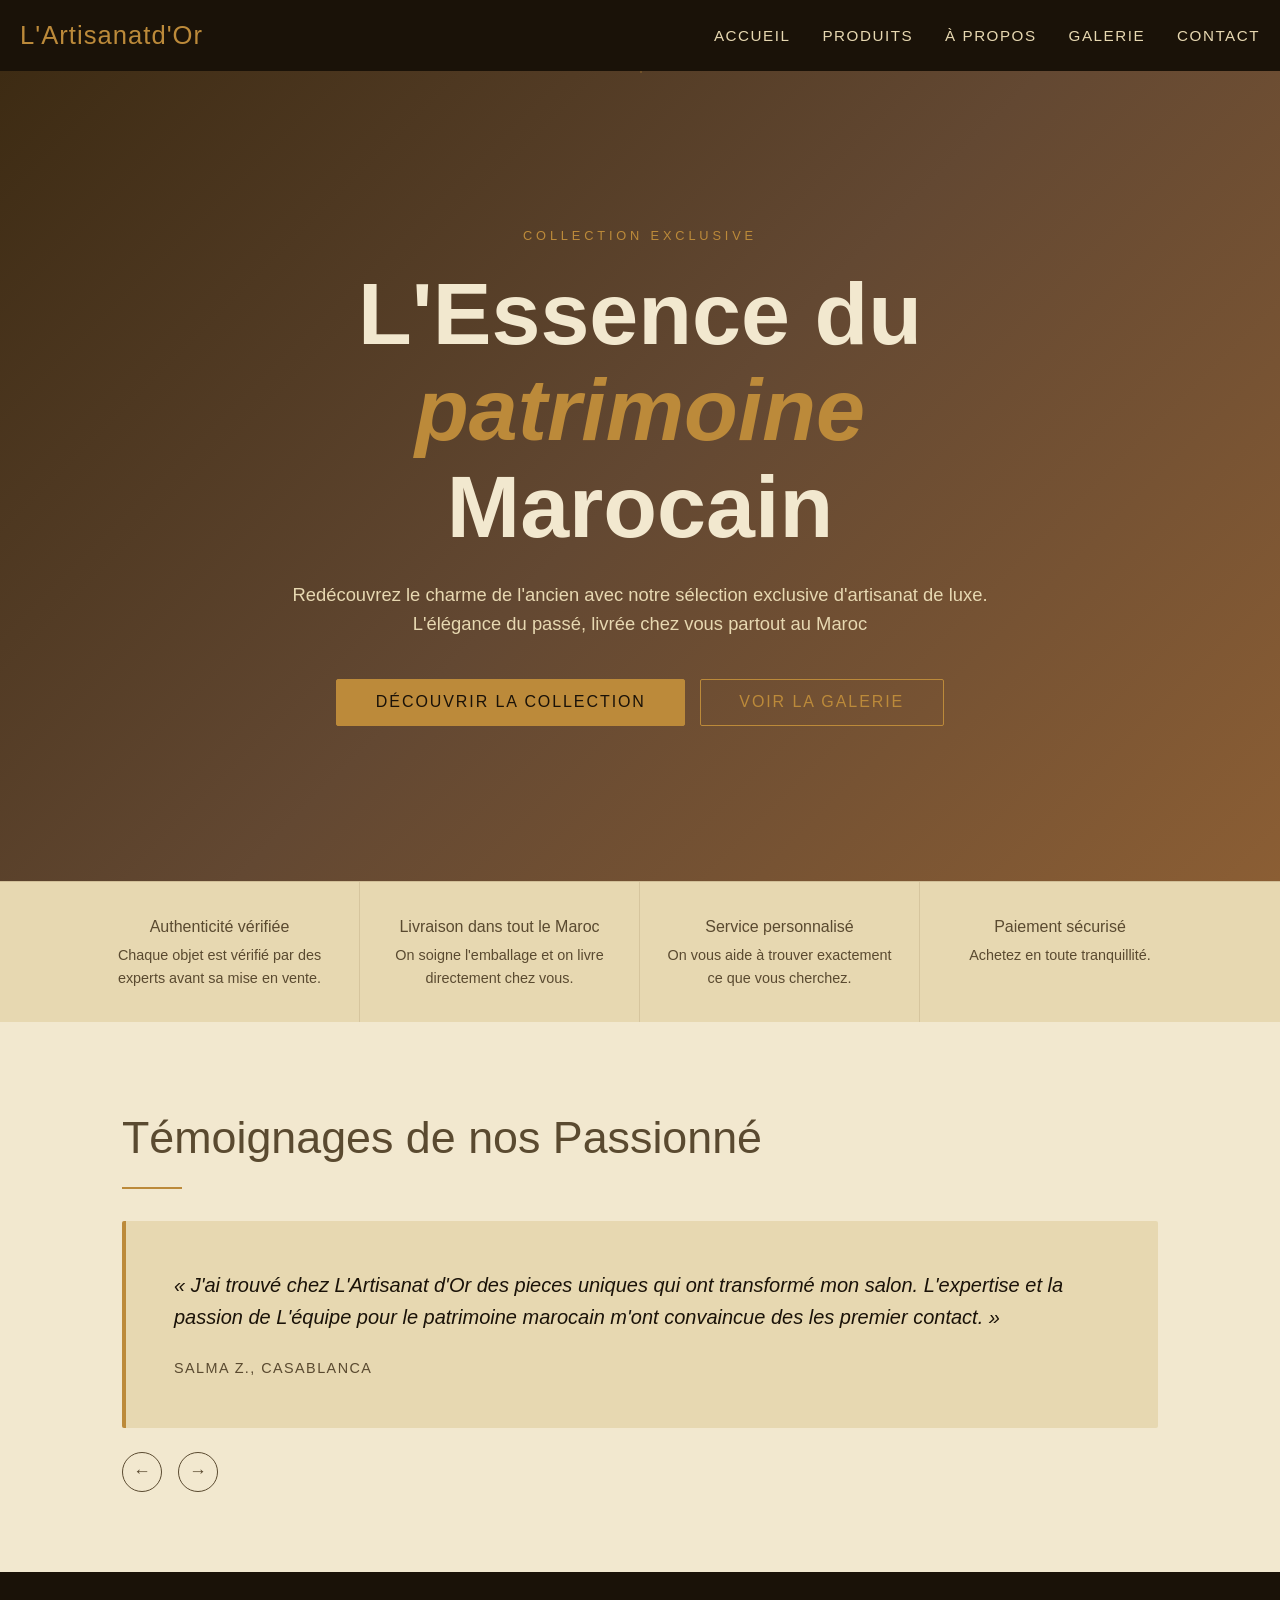
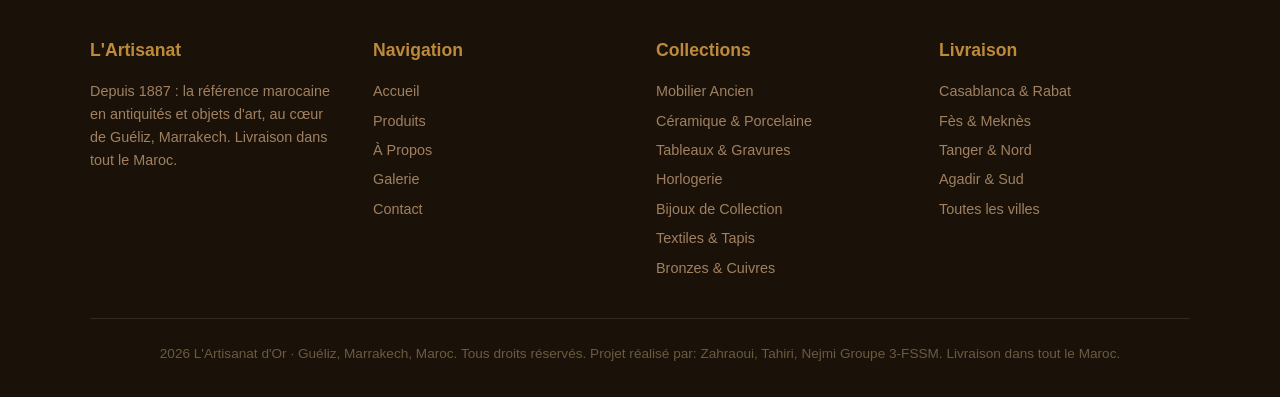
==== commit 48aee64b: "updite" ====
--- a/index.html
+++ b/index.html
@@ -2,14 +2,14 @@
 <head>
   <meta charset="UTF-8" />
   <meta name="viewport" content="width=device-width, initial-scale=1.0" />
-  <title>Antiqua Trésors</title>
+  <title>L'Artisanat d'Or - Trésors du Maroc</title>
   <link href="https://fonts.googleapis.com/css2?family=Playfair+Display:ital,wght@0,400;0,700;1,400&family=Cormorant+Garamond:wght@300;400;500&display=swap" rel="stylesheet" />
   <link rel="stylesheet" href="styles.css" />
 </head>
 <body>
 
 <nav class="navbar">
-  <div class="nav-logo">Antiqua <span></span> Trésors</div>
+  <div class="nav-logo">L'Artisanat<span></span>d'Or</div>
   <ul class="nav-links" id="navLinks">
     <li><a href="#" onclick="showPage('home')">Accueil</a></li>
     <li><a href="#" onclick="showPage('produits')">Produits</a></li>
@@ -27,8 +27,8 @@
     <div class="hero-bg-circles"></div>
     <div class="hero-content">
       <p class="hero-eyebrow">Collection Exclusive</p>
-      <h1>L'Art des <em>Objets</em><br>Anciens</h1>
-      <p class="hero-sub">Des pièces authentiques, choisies avec soin, chacune porte une histoire forte, du caractère. Livraison partout au Maroc.</p>
+      <h1>L'Essence du <em>patrimoine</em><br>Marocain</h1>
+      <p class="hero-sub">Redécouvrez le charme de l'ancien avec notre sélection exclusive d'artisanat de luxe. L'élégance du passé, livrée chez vous partout au Maroc</p>
       <button class="btn" onclick="showPage('produits')">Découvrir la Collection</button>
       &nbsp;
       <button class="btn btn-outline" onclick="showPage('galerie')">Voir la Galerie</button>
@@ -43,7 +43,7 @@
 
     <div class="feature-item">
       <div class="feature-title">Livraison dans tout le Maroc</div>
-      <div class="feature-desc">On soigne l’emballage et on livre directement chez vous.</div>
+      <div class="feature-desc">On soigne l'emballage et on livre directement chez vous.</div>
     </div>
 
     <div class="feature-item">
@@ -58,23 +58,23 @@
   </div>
 
   <div class="section">
-    <p class="section-title">Ce Que Disent Nos Clients</p>
+    <p class="section-title">Témoignages de nos Passionné</p>
     <div class="divider"></div>
     <div class="testimonials-slider">
       <div class="testimonials-track" id="testimonialsTrack">
         <div class="testimonial">
-          <div class="testimonial-text">« J'ai trouvé chez Antiqua une horloge de parquet superbe. L’expertise et la passion de l’équipe m’ont convaincue dès le premier contact. »</div>
-          <div class="testimonial-author"> Fatima Z., Casablanca</div>
+          <div class="testimonial-text">« J'ai trouvé chez L'Artisanat d'Or des pieces uniques qui ont transformé mon salon. L'expertise et la passion de L'équipe pour le patrimoine marocain m'ont convaincue des les premier contact. »</div>
+          <div class="testimonial-author"> Salma Z., CASABLANCA</div>
         </div>
 
         <div class="testimonial">
-          <div class="testimonial-text">« Une collection impressionnante et un service irréprochable. Antiqua, je le recommande à tous les passionnés d’objets anciens. Ici, qualité et sérieux sont authentiques. »</div>
-          <div class="testimonial-author"> Karim B., Rabat</div>
+          <div class="testimonial-text">« Une collection incroyable ! J'ai acheté un tapis ancien et la qualité est irréprochable. On sent vraiment l'histoire derriere chaque objet .»</div>
+          <div class="testimonial-author"> Saad A., MARRAKECH</div>
         </div>
 
         <div class="testimonial">
-          <div class="testimonial-text">« Grâce à Antiqua, j’ai pu compléter ma collection Art Nouveau avec des pièces difficiles à trouver ailleurs. La livraison à Fès était rapide et sans problème. »</div>
-          <div class="testimonial-author"> Nadia T., Fès</div>
+          <div class="testimonial-text">« Le service client est excellent. ils connaissent parfaitement l'origine de chaque antiquité. Une adresse incontournable pour les amoureux du vintage. »</div>
+          <div class="testimonial-author"> Samia L., RABAT</div>
         </div>
       </div>
     </div>
@@ -123,11 +123,11 @@
       <h2>Notre Histoire</h2>
       <div class="divider"></div>
 
-      <p>Antiqua naît en 1887 à Marrakech, fondée par Moulay Hassan El Fassi, passionné d’art et d’objets anciens. L’activité s’est transmise sur plusieurs générations et reste aujourd’hui basée à Guéliz.</p>
-
-      <p>On se spécialise surtout dans le mobilier ancien en bois, la céramique de Fès et Salé, les tableaux orientalistes, les horloges anciennes et les bijoux traditionnels marocains.</p>
-
-      <p>Chaque pièce est vérifiée et parfois restaurée. On fournit aussi un certificat d’authenticité et on assure la livraison partout au Maroc.</p>
+      <p> L'Artisanat d'Or est une maison familiale fondée a Marrakecg en 1887 par Moulay Hassan El Fassi, un passionné d'objets anciens. Depuis,ce savoir-faire s'est transmis de génération en génération et notre boutique est aujourd'hui installée a Guéliz.</p>
+
+      <p> On est spécialisés dans le mobilier ancien en bois, la céramique de fes et salé, les tableaux orientalistes, ainsi que les bijoux traditionnels et les horloges anciennes.</p>
+
+      <p> Chaque piece est vérifiée avec soin et restaurée si nécessaire pour garder son authentiques. On fournit également un certificat d'authenticité pour chaque achat et on assure la livraison partout au Maroc.</p>
 
       <button class="btn" onclick="showPage('contact')">Nous Contacter</button>
     </div>
@@ -135,6 +135,10 @@
 
   <div class="section" style="padding-top:1rem;">
     <p class="section-title">Notre Équipe</p>
+    <p class="section-desc" style="max-width: 800px; margin-bottom: 40px;">
+        Notre équipe est composée de passionnés et d'experts dévoués a la préservation de l'artisanat marocain.
+        Chaque membre apporte un savoir-faire unique pour vous garantir des pieces d'exception, authentiques et chargées d'histoire.
+    </p>
     <div class="divider"></div>
   </div>
   <div class="team-grid">
@@ -143,7 +147,7 @@
         <img src="https://images.pexels.com/photos/7428857/pexels-photo-7428857.jpeg?cs=srgb&dl=pexels-cottonbro-7428857.jpg&fm=jpg&_gl=1*1j4vnl*_ga*ODI4NDEyOTAzLjE3Nzc0NzgyMTA.*_ga_8JE65Q40S6*czE3Nzc0NzgyMDkkbzEkZzEkdDE3Nzc0NzgyNTkkajEwJGwwJGgw" alt=" photo de Conservateur">
       </div>
       <div class="team-name">Bayane Tahiri</div>
-      <div class="team-role">Conservateur en chef</div>
+      <div class="team-role">Responsable de la Collection</div>
     </div>
 
     <div class="team-card">
@@ -151,7 +155,7 @@
         <img src="https://images.pexels.com/photos/8528742/pexels-photo-8528742.jpeg?cs=srgb&dl=pexels-karola-g-8528742.jpg&fm=jpg&_gl=1*ab5n3h*_ga*ODI4NDEyOTAzLjE3Nzc0NzgyMTA.*_ga_8JE65Q40S6*czE3Nzc0NzgyMDkkbzEkZzEkdDE3Nzc0NzgyNzQkajYwJGwwJGgw" alt="photo de l'expert">
       </div>
       <div class="team-name">Khadija Zahraoui</div>
-      <div class="team-role">Expert en Design Traditionnel</div>
+      <div class="team-role">Conseillere client</div>
     </div>
 
     <div class="team-card">
@@ -168,7 +172,7 @@
   <div class="section" style="padding-bottom:1rem;">
     <p class="section-title">Galerie</p>
     <div class="divider"></div>
-    <p class="section-sub">Cliquez sur une pièce pour découvrir son histoire</p>
+    <p class="section-sub">Un voyage au coeur de savoir-faire marocain, ou chaque piece raconte une légende.</p>
   </div>
   <div class="gallery-grid" id="galleryGrid"></div>
 </section>
@@ -182,7 +186,7 @@
   <div class="contact-wrapper">
     <div class="contact-info">
       <h2>On est là pour vous aider</h2>
-      <p>L’équipe répond à toutes vos questions, que ce soit sur la collection, les expertises ou la recherche d’une pièce précise.</p>
+      <p>L'équipe répond à toutes vos questions, que ce soit sur la collection, les expertises ou la recherche d'une pièce précise.</p>
 
       <div class="contact-item">
         <div class="contact-detail">
@@ -201,7 +205,7 @@
       <div class="contact-item">
         <div class="contact-detail">
           <strong>Email</strong>
-          <span>khadija@antiqua.com</span>
+          <span>khadija@L'Artisanat.com</span>
         </div>
       </div>
 
@@ -218,20 +222,20 @@
 
       <div class="form-row">
         <div class="form-group">
-          <label>Prénom</label>
-          <input type="text" id="fPrenom" placeholder="Prénom" pattern="[A-Za-zÀ-ÿ\s]+" />
+          <label>PRÉNOM</label>
+          <input type="text" name="prenom" placeholder="Prénom" pattern="[A-Za-zÀ-ÿ\s]+"  title="Le prénom doit contenir uniquement des lettres" required/>
         </div>
 
         <div class="form-group">
-          <label>Nom</label>
-          <input type="text" id="fNom" placeholder="NOM" pattern="[A-Za-zÀ-ÿ\s]+"/>
+          <label>NOM</label>
+          <input type="text" name="nom" placeholder="NOM" pattern="[A-Za-zÀ-ÿ\s]+" title="Le nom doit contenur uniquement des lettres" required/>
         </div>
       </div>
 
       <div class="form-group">
         <label>Email</label>
-        <input type="email" id="fEmail" placeholder="your@email.com" pattern="^(?=.*@)(?=.*[0-9]).*$"  />
-      </div>
+        <input type="email" name="Email" placeholder="your@email.com"  pattern="^(?=.*@)(?=.*[0-9]).*$" title="Veuillez saisir une adresse email valide " required />
+    </div>
 
       <div class="form-group">
         <label>Ville</label>
@@ -276,8 +280,8 @@
 <footer>
   <div class="footer-grid">
     <div class="footer-col">
-      <h4>Antiqua</h4>
-      <p>Depuis 1887 : la référence marocaine en antiquités et objets d’art, au cœur de Guéliz, Marrakech. Livraison dans tout le Maroc.</p>
+      <h4>L'Artisanat</h4>
+      <p>Depuis 1887 : la référence marocaine en antiquités et objets d'art, au cœur de Guéliz, Marrakech. Livraison dans tout le Maroc.</p>
     </div>
 
     <div class="footer-col">
@@ -311,7 +315,7 @@
   </div>
 
   <div class="footer-bottom">
-    2026 Antiqua Trésors · Guéliz, Marrakech, Maroc. Tous droits réservés. Livraison dans tout le Maroc.
+    2026 L'Artisanat d'Or · Guéliz, Marrakech, Maroc. Tous droits réservés. Projet réalisé par: Zahraoui, Tahiri, Nejmi Groupe 3-FSSM. Livraison dans tout le Maroc.
   </div>
 </footer>
 
--- a/styles.css
+++ b/styles.css
@@ -1,12 +1,12 @@
 :root {
-  --cream:  #f5f0e8;
-  --paper:  #ede6d3;
+  --cream:  #f2e8cf;
+  --paper:  #e7d8b1;
   --ink:    #1a1208;
   --sepia:  #7a5c34;
-  --gold:   #c9993a;
-  --rust:   #9e4423;
-  --moss:   #4a5e3a;
-  --shadow: rgba(26,18,8,.18);
+  --gold:   #bc8a3a;
+  --rust:   #a44200;
+  --moss:   #606c38;
+  --shadow: rgba(44,26,18,0.2);
   --ff-display: 'Playfair Display', serif;
   --ff-body:    'Cormorant Garamond', serif;
 }
@@ -14,12 +14,11 @@
 *, *::before, *::after { box-sizing: border-box; margin: 0; padding: 0; }
 html { scroll-behavior: smooth; font-size: 16px; }
 body {
-  background: var(--cream);
-  color: var(--ink);
-  font-family: var(--ff-body);
+  background-color: #f2e8cf;
+  color: #1a1208;
+  font-family: Arial, sans-serif;
   font-size: 1.1rem;
-  line-height: 1.7;
-  overflow-x: hidden;
+  line-height: 1.6;
 }
 a { color: inherit; text-decoration: none; }
 img { max-width: 100%; display: block; }
@@ -29,26 +28,25 @@
   content: '';
   position: fixed; inset: 0; z-index: 0; pointer-events: none;
   background-image: url("data:image/svg+xml,%3Csvg xmlns='http://www.w3.org/2000/svg' width='300' height='300'%3E%3Cfilter id='n'%3E%3CfeTurbulence type='fractalNoise' baseFrequency='.75' numOctaves='4' stitchTiles='stitch'/%3E%3C/filter%3E%3Crect width='300' height='300' filter='url(%23n)' opacity='.04'/%3E%3C/svg%3E");
-  opacity: .5;
+  opacity: 0.4;
 }
 body > * { position: relative; z-index: 1; }
 
 .navbar {
-  position: sticky; top: 0; z-index: 999;
-  background: var(--ink);
-  padding: .9rem 2rem;
+  background-color: #1a1208;
+  padding: 15px  20px;
   display: flex; align-items: center; justify-content: space-between;
-  box-shadow: 0 2px 12px var(--shadow);
+  box-shadow: 0 2px 12px ;
 }
 .nav-logo {
-  font-family: var(--ff-display);
-  font-size: 1.6rem; color: var(--gold);
+  font-family: 'Arial', serif ;
+  font-size: 1.6rem; color:#bc8a3a;
   letter-spacing: .04em;
 }
-.nav-logo span { font-style: italic; color: var(--cream); }
+.nav-logo span { font-style: italic; color: #f2e8cf; }
 .nav-links { display: flex; gap: 2rem; }
 .nav-links a {
-  color: var(--paper);
+  color: #e7d8b1;
   font-size: .95rem;
   letter-spacing: .1em;
   text-transform: uppercase;
@@ -59,12 +57,12 @@
 .nav-links a::after {
   content: '';
   position: absolute; bottom: 0; left: 0; width: 0; height: 1px;
-  background: var(--gold); transition: width .3s;
-}
-.nav-links a:hover { color: var(--gold); }
+  background: #bc8a3a; transition: width .3s;
+}
+.nav-links a:hover { color: #bc8a3a; }
 .nav-links a:hover::after { width: 100%; }
 .nav-toggle { display: none; cursor: pointer; flex-direction: column; gap: 5px; }
-.nav-toggle span { width: 24px; height: 2px; background: var(--paper); display: block; transition: .3s; }
+.nav-toggle span { width: 24px; height: 2px; background: #e7d8b1; display: block; transition: .3s; }
 
 .page { display: none; animation: fadeIn .5s ease; }
 .page.active { display: block; }
@@ -73,7 +71,7 @@
 .hero {
   min-height: 90vh;
   display: flex; align-items: center; justify-content: center;
-  background: linear-gradient(135deg, #1a1208 0%, #3d2b13 60%, #7a5c34 100%);
+  background: linear-gradient(135deg, #3d2b13 0%, #634832 50%, #8b5e34 100%);
   position: relative; overflow: hidden; padding: 4rem 2rem;
   text-align: center;
 }
@@ -84,23 +82,22 @@
   border-radius: 50%;
   border: 1px solid rgba(201,153,58,.2);
 }
-.hero-bg-circles::before { width: 600px; height: 600px; top: -200px; right: -150px; }
-.hero-bg-circles::after  { width: 400px; height: 400px; bottom: -100px; left: -100px; }
+
 .hero-content { position: relative; z-index: 2; max-width: 700px; }
 .hero-eyebrow {
   font-size: .8rem; letter-spacing: .3em; text-transform: uppercase;
-  color: var(--gold); margin-bottom: 1.2rem;
+  color: #bc8a3a; margin-bottom: 1.2rem;
   animation: slideDown .8s .1s both;
 }
 .hero h1 {
-  font-family: var(--ff-display);
+  font-family: 'Arial' , serif;
   font-size: clamp(2.8rem, 8vw, 5.5rem);
-  color: var(--cream); line-height: 1.1;
+  color:#f2e8cf; line-height: 1.1;
   animation: slideDown .8s .2s both;
 }
-.hero h1 em { color: var(--gold); font-style: italic; }
+.hero h1 em { color: #bc8a3a; font-style: italic; }
 .hero-sub {
-  color: var(--paper); font-size: 1.15rem;
+  color: #e7d8b1; font-size: 1.15rem;
   margin: 1.5rem 0 2.5rem;
   font-weight: 300;
   animation: slideDown .8s .35s both;
@@ -108,16 +105,16 @@
 .btn {
   display: inline-block;
   padding: .85rem 2.4rem;
-  font-family: var(--ff-body);
+  font-family: 'Arial',serif;
   font-size: 1rem; letter-spacing: .12em; text-transform: uppercase;
-  border: 1px solid var(--gold);
-  color: var(--ink); background: var(--gold);
+  border: 1px solid #bc8a3a;
+  color: #1a1208; background: #bc8a3a;
   cursor: pointer; transition: background .25s, color .25s, transform .2s;
   border-radius: 2px;
 }
-.btn:hover { background: transparent; color: var(--gold); transform: translateY(-2px); }
-.btn-outline { background: transparent; color: var(--gold); }
-.btn-outline:hover { background: var(--gold); color: var(--ink); }
+.btn:hover { background: transparent; color: #bc8a3a; transform: translateY(-2px); }
+.btn-outline { background: transparent; color: #bc8a3a; }
+.btn-outline:hover { background: #bc8a3a; color: #1a1208; }
 
 @keyframes slidedown {
   from { opacity: 0; transform: translateY(-20px); }
@@ -125,7 +122,7 @@
 }
 
 .features-strip {
-  background: var(--paper);
+  background: #e7d8b1;
   display: flex; flex-wrap: wrap; justify-content: center;
   gap: 0; border-top: 1px solid rgba(122,92,52,.2);
 }
@@ -136,52 +133,52 @@
   transition: background .25s;
 }
 .feature-item:last-child { border-right: none; }
-.feature-item:hover { background: var(--cream); }
+.feature-item:hover { background: #f2e8cf; }
 .feature-icon { font-size: 2rem; margin-bottom: .6rem; }
-.feature-title { font-family: var(--ff-display); font-size: 1rem; margin-bottom: .3rem; color: var(--sepia); }
+.feature-title { font-family: 'Arial', serif; font-size: 1rem; margin-bottom: .3rem; color: #5a4a30; }
 .feature-desc { font-size: .9rem; color: #5a4a30; }
 
 .section { padding: 5rem 2rem; max-width: 1100px; margin: 0 auto; }
 .section-title {
-  font-family: var(--ff-display);
+  font-family: 'Arial' serif;
   font-size: clamp(1.8rem, 4vw, 2.8rem);
-  color: var(--sepia); margin-bottom: .5rem;
-}
-.section-sub { color: #7a6a50; font-size: 1rem; margin-bottom: 3rem; }
+  color: #5a4a30; margin-bottom: .5rem;
+}
+.section-sub { color: #1a1208; font-size: 1rem; margin-bottom: 3rem; }
 .divider {
-  width: 60px; height: 2px; background: var(--gold);
+  width: 60px; height: 2px; background:#bc8a3a;
   margin: .8rem 0 2rem;
 }
 .testimonials-slider { position: relative; overflow: hidden; }
 .testimonials-track { display: flex; transition: transform .5s ease; }
 .testimonial {
   min-width: 100%;
-  background: var(--paper);
-  padding: 3rem; border-left: 4px solid var(--gold);
+  background: #e7d8b1;
+  padding: 3rem; border-left: 4px solid #bc8a3a;
   border-radius: 2px;
 }
 .testimonial-text {
   font-size: 1.25rem; font-style: italic;
-  color: var(--ink); margin-bottom: 1.5rem;
-  font-family: var(--ff-display);
-}
-.testimonial-author { font-size: .9rem; letter-spacing: .1em; text-transform: uppercase; color: var(--sepia); }
+  color: #1a1208; margin-bottom: 1.5rem;
+  font-family:'Arial' , serif;
+}
+.testimonial-author { font-size: .9rem; letter-spacing: .1em; text-transform: uppercase; color: #5a4a30; }
 .slider-controls { display: flex; gap: 1rem; margin-top: 1.5rem; }
 .slider-btn {
   width: 40px; height: 40px;
-  border: 1px solid var(--sepia); background: transparent;
-  color: var(--sepia); cursor: pointer; font-size: 1.1rem;
+  border: 1px solid #5a4a30; background: transparent;
+  color: #5a4a30; cursor: pointer; font-size: 1.1rem;
   border-radius: 50%; transition: .25s;
   display: flex; align-items: center; justify-content: center;
 }
-.slider-btn:hover { background: var(--sepia); color: var(--cream); }
+.slider-btn:hover { background: #5a4a30; color:#f2e8cf; }
 
 .shop-hero {
-  background: linear-gradient(to right, var(--ink), #3d2b13);
+  background: linear-gradient (to right, #1a1208, #3d2b13);
   padding: 3rem 2rem; text-align: center;
 }
-.shop-hero h2 { font-family: var(--ff-display); font-size: 2.5rem; color: var(--gold); }
-.shop-hero p { color: var(--paper); margin-top: .5rem; }
+.shop-hero h2 { font-family: 'Arial', serif; font-size: 2.5rem; color: #bc8a3a; }
+.shop-hero p { color: #e7d8b1; margin-top: .5rem; }
 
 .filters {
   display: flex; flex-wrap: wrap; gap: .8rem;
@@ -190,12 +187,12 @@
 }
 .filter-btn {
   padding: .45rem 1.4rem;
-  border: 1px solid var(--sepia); background: transparent;
-  color: var(--sepia); cursor: pointer; border-radius: 20px;
-  font-family: var(--ff-body); font-size: .95rem;
+  border: 1px solid #5a4a30; background: transparent;
+  color: #5a4a30; cursor: pointer; border-radius: 20px;
+  font-family: 'Arial', serif; font-size: .95rem;
   transition: .25s;
 }
-.filter-btn.active, .filter-btn:hover { background: var(--sepia); color: var(--cream); }
+.filter-btn.active, .filter-btn:hover { background: #5a4a30; color: #f2e8cf; }
 
 .products-grid {
   display: grid;
@@ -204,9 +201,9 @@
   max-width: 1100px; margin: 0 auto;
 }
 .product-card {
-  background: var(--paper);
+  background:#fdfaf1 ;
   border-radius: 3px; overflow: hidden;
-  box-shadow: 0 4px 18px var(--shadow);
+  box-shadow: 0 4px 18px rgba(44, 26, 18, 0.2);
   transition: transform .3s, box-shadow .3s;
   cursor: pointer;
 }
@@ -228,46 +225,46 @@
 }
 .product-badge {
   position: absolute; top: 12px; left: 12px;
-  background: var(--rust); color: #fff;
+  background: #a44200; color: #fff;
   font-size: .75rem; letter-spacing: .1em; text-transform: uppercase;
   padding: .2rem .7rem; border-radius: 2px;
 }
 .product-info { padding: 1.3rem 1.5rem; }
-.product-era { font-size: .78rem; letter-spacing: .15em; text-transform: uppercase; color: var(--gold); margin-bottom: .3rem; }
-.product-name { font-family: var(--ff-display); font-size: 1.2rem; margin-bottom: .4rem; }
-.product-origin { font-size: .82rem; color: var(--sepia); font-style: italic; margin-bottom: .4rem; }
+.product-era { font-size: .78rem; letter-spacing: .15em; text-transform: uppercase; color: #bc8a3a; margin-bottom: .3rem; }
+.product-name { font-family: 'Arial', serif; font-size: 1.2rem; margin-bottom: .4rem; }
+.product-origin { font-size: .82rem; color: #5a4a30; font-style: italic; margin-bottom: .4rem; }
 .product-desc { font-size: .9rem; color: #5a4a30; margin-bottom: 1rem; line-height: 1.5; }
 .product-footer { display: flex; align-items: center; justify-content: space-between; }
-.product-price { font-family: var(--ff-display); font-size: 1.35rem; color: var(--rust); }
+.product-price { font-family: 'Arial', serif; font-size: 1.35rem; color: var(--rust); }
 .add-cart-btn {
-  background: var(--ink); color: var(--gold);
+  background: #1a1208; color:#bc8a3a;
   border: none; padding: .5rem 1rem;
-  font-family: var(--ff-body); font-size: .85rem; letter-spacing: .08em;
+  font-family: 'Arial', serif; font-size: .85rem; letter-spacing: .08em;
   cursor: pointer; border-radius: 2px; transition: .25s;
 }
-.add-cart-btn:hover { background: var(--gold); color: var(--ink); }
+.add-cart-btn:hover { background:#bc8a3a; color: #1a1208; }
 
 .about-split {
   display: grid; grid-template-columns: 1fr 1fr; gap: 0;
   min-height: 60vh; max-width: 1100px; margin: 3rem auto;
   border-radius: 4px; overflow: hidden;
-  box-shadow: 0 8px 32px var(--shadow);
+  box-shadow: 0 8px 32px rbga(44, 26, 18, 0.2);
 }
 .about-visual {
   background: linear-gradient(145deg, #3d2b13, #7a5c34);
   display: flex; align-items: center; justify-content: center;
-  padding: 3rem; color: var(--cream); text-align: center;
+  padding: 3rem; color: #f2e8cf; text-align: center;
 }
 .about-visual .big-year {
-  font-family: var(--ff-display);
-  font-size: 7rem; color: var(--gold); opacity: .2;
+  font-family: 'Arial', serif;
+  font-size: 7rem; color:#bc8a3a; opacity: .2;
   position: absolute; line-height: 1;
 }
 .about-visual .icon-stack { position: relative; z-index: 1; }
 .about-visual .icon-stack span { font-size: 4rem; display: block; margin-bottom: 1rem; }
-.about-visual .icon-stack p { font-size: 1.1rem; color: var(--paper); font-style: italic; }
-.about-text { background: var(--paper); padding: 4rem 3rem; }
-.about-text h2 { font-family: var(--ff-display); font-size: 2rem; color: var(--sepia); margin-bottom: .5rem; }
+.about-visual .icon-stack p { font-size: 1.1rem; color:#bc8a3a ; font-style: italic; }
+.about-text { background:#e7d8b1; padding: 4rem 3rem; }
+.about-text h2 { font-family: 'Arial' , serif; font-size: 2rem; color: #5a4a30; margin-bottom: .5rem; }
 .about-text p { font-size: 1.05rem; color: #4a3a20; margin-bottom: 1.2rem; }
 
 .team-grid {
@@ -276,23 +273,23 @@
   max-width: 1100px; margin: 0 auto;
 }
 .team-card {
-  background: var(--paper); border-radius: 3px;
+  background: #e7d8b1; border-radius: 3px;
   padding: 2rem; text-align: center;
-  box-shadow: 0 4px 16px var(--shadow);
+  box-shadow: 0 4px 16px rgba(44, 26, 18, 0.15);
   transition: transform .3s;
 }
 .team-card:hover { transform: translateY(-4px); }
 .team-avatar {
   width: 80px; height: 80px; border-radius: 50%;
-  background: linear-gradient(135deg, var(--sepia), var(--gold));
+  background: linear-gradient(135deg, #5a4a30, #bc8a3a);
   margin: 0 auto 1rem;
   display: flex; align-items: center; justify-content: center;
-  font-size: 2rem; color: var(--cream);
+  font-size: 2rem; color: #f2e8cf;
   overflow: hidden;
 }
 .team-avatar img { width: 100%; height: 100%; object-fit: cover; }
-.team-name { font-family: var(--ff-display); font-size: 1.15rem; margin-bottom: .2rem; }
-.team-role { font-size: .85rem; color: var(--sepia); text-transform: uppercase; letter-spacing: .1em; }
+.team-name { font-family:'Arial', serif; font-size: 1.15rem; margin-bottom: .2rem; }
+.team-role { font-size: .85rem; color: #5a4a30; text-transform: uppercase; letter-spacing: .1em; }
 
 .gallery-grid {
   display: grid;
@@ -303,8 +300,8 @@
 .gallery-item {
   position: relative; overflow: hidden; border-radius: 3px;
   cursor: pointer; aspect-ratio: 4/3;
-  background: var(--paper);
-  box-shadow: 0 4px 16px var(--shadow);
+  background: #e7d8b1;
+  box-shadow: 0 4px 16px rgba(44, 26, 18, 0.15);
 }
 .gallery-item:nth-child(3n) { aspect-ratio: 4/5; }
 .gallery-item img {
@@ -319,10 +316,10 @@
   opacity: 0; transition: opacity .35s;
   display: flex; flex-direction: column;
   align-items: center; justify-content: center;
-  color: var(--cream); text-align: center; padding: 1.5rem;
+  color: #f2e8cf; text-align: center; padding: 1.5rem;
 }
 .gallery-item:hover .gallery-overlay { opacity: 1; }
-.gallery-overlay h3 { font-family: var(--ff-display); font-size: 1.2rem; margin-bottom: .4rem; color: var(--gold); }
+.gallery-overlay h3 { font-family:'Arial', serif; font-size: 1.2rem; margin-bottom: .4rem; color: #bc8a3a; }
 .gallery-overlay p { font-size: .9rem; }
 
 .lightbox {
@@ -334,42 +331,42 @@
 .lightbox-inner { max-width: 700px; width: 90%; text-align: center; position: relative; }
 .lightbox-close {
   position: absolute; top: -40px; right: 0;
-  color: var(--gold); font-size: 1.8rem; cursor: pointer; background: none; border: none;
+  color:#bc8a3a; font-size: 1.8rem; cursor: pointer; background: none; border: none;
 }
 .lightbox-img {
   width: 100%; height: 400px;
   border-radius: 4px; overflow: hidden; margin-bottom: 1rem;
-  background: linear-gradient(135deg, var(--ink), #3d2b13);
+  background: linear-gradient(135deg, #1a1208, #3d2b13);
 }
 .lightbox-img img { width: 100%; height: 100%; object-fit: cover; }
-.lightbox-caption { color: var(--paper); font-family: var(--ff-display); font-size: 1.3rem; }
+.lightbox-caption { color: #e7d8b1; font-family: 'Arial',serif; font-size: 1.3rem; }
 
 .contact-wrapper {
   max-width: 900px; margin: 4rem auto; padding: 0 2rem;
   display: grid; grid-template-columns: 1fr 1.4fr; gap: 3rem;
 }
-.contact-info h2 { font-family: var(--ff-display); font-size: 2rem; color: var(--sepia); margin-bottom: 1rem; }
+.contact-info h2 { font-family: 'Arial', serif; font-size: 2rem; color: #5a4a30; margin-bottom: 1rem; }
 .contact-info p { color: #5a4a30; margin-bottom: 1.5rem; }
 .contact-item { display: flex; align-items: flex-start; gap: .8rem; margin-bottom: 1.2rem; }
 .contact-icon { font-size: 1.3rem; margin-top: .1rem; }
-.contact-detail strong { display: block; font-family: var(--ff-display); color: var(--sepia); }
+.contact-detail strong { display: block; font-family: 'Arial', serif; color:#5a4a30; }
 .contact-detail span { font-size: .95rem; color: #5a4a30; }
 
-.contact-form { background: var(--paper); padding: 2.5rem; border-radius: 4px; box-shadow: 0 6px 24px var(--shadow); }
-.contact-form h3 { font-family: var(--ff-display); font-size: 1.5rem; color: var(--sepia); margin-bottom: 1.5rem; }
+.contact-form { background: #e7d8b1; padding: 2.5rem; border-radius: 4px; box-shadow: 0 6px 24px rgba(44, 26, 18, 0.2); }
+.contact-form h3 { font-family:'Arial', serif; font-size: 1.5rem; color: #5a4a30; margin-bottom: 1.5rem; }
 .form-group { margin-bottom: 1.3rem; }
-.form-group label { display: block; font-size: .85rem; letter-spacing: .1em; text-transform: uppercase; color: var(--sepia); margin-bottom: .5rem; }
+.form-group label { display: block; font-size: .85rem; letter-spacing: .1em; text-transform: uppercase; color:#5a4a30; margin-bottom: .5rem; }
 .form-group input,
 .form-group select,
 .form-group textarea {
   width: 100%; padding: .8rem 1rem;
-  background: var(--cream); border: 1px solid rgba(122,92,52,.3);
-  font-family: var(--ff-body); font-size: 1rem; color: var(--ink);
+  background: #f2e8cf; border: 1px solid rgba(122,92,52,.3);
+  font-family: 'Arial', serif; font-size: 1rem; color:#1a1208;
   border-radius: 2px; outline: none; transition: border-color .25s;
 }
 .form-group input:focus,
 .form-group select:focus,
-.form-group textarea:focus { border-color: var(--gold); }
+.form-group textarea:focus { border-color: #bc8a3a; }
 .form-group textarea { resize: vertical; min-height: 120px; }
 .form-row { display: grid; grid-template-columns: 1fr 1fr; gap: 1rem; }
 .form-msg {
@@ -380,23 +377,23 @@
 .form-msg.show { display: block; }
 
 footer {
-  background: var(--ink); color: var(--paper);
+  background: #1a1208; color: #e7d8b1;
   padding: 4rem 2rem 2rem;
 }
 .footer-grid {
   display: grid; grid-template-columns: repeat(auto-fill, minmax(200px, 1fr));
   gap: 2rem; max-width: 1100px; margin: 0 auto 2rem;
 }
-.footer-col h4 { font-family: var(--ff-display); color: var(--gold); margin-bottom: 1rem; font-size: 1.1rem; }
+.footer-col h4 { font-family: 'Arial', serif; color: #bc8a3a; margin-bottom: 1rem; font-size: 1.1rem; }
 .footer-col p, .footer-col a { font-size: .9rem; color: #a08060; display: block; margin-bottom: .4rem; transition: color .2s; }
-.footer-col a:hover { color: var(--gold); }
+.footer-col a:hover { color: #bc8a3a; }
 .footer-bottom { border-top: 1px solid rgba(255,255,255,.1); padding-top: 1.5rem; text-align: center; color: #6a5a40; font-size: .85rem; max-width: 1100px; margin: 0 auto; }
 
 .toast {
   position: fixed; bottom: 2rem; right: 2rem; z-index: 3000;
-  background: var(--moss); color: var(--cream);
+  background: #606c38; color: #f2e8cf;
   padding: 1rem 1.8rem; border-radius: 4px;
-  font-family: var(--ff-body); font-size: 1rem;
+  font-family:'Arial', serif; font-size: 1rem;
   box-shadow: 0 4px 20px rgba(0,0,0,.3);
   transform: translateY(100px); opacity: 0;
   transition: .4s cubic-bezier(.175,.885,.32,1.275);
@@ -415,7 +412,7 @@
 }
 
 @media (max-width: 768px) {
-  .nav-links { display: none; flex-direction: column; position: absolute; top: 100%; left: 0; right: 0; background: var(--ink); padding: 1.5rem 2rem; gap: 1.2rem; }
+  .nav-links { display: none; flex-direction: column; position: absolute; top: 100%; left: 0; right: 0; background: #1a1208; padding: 1.5rem 2rem; gap: 1.2rem; }
   .nav-links.open { display: flex; }
   .nav-toggle { display: flex; }
   .about-split { grid-template-columns: 1fr; }
